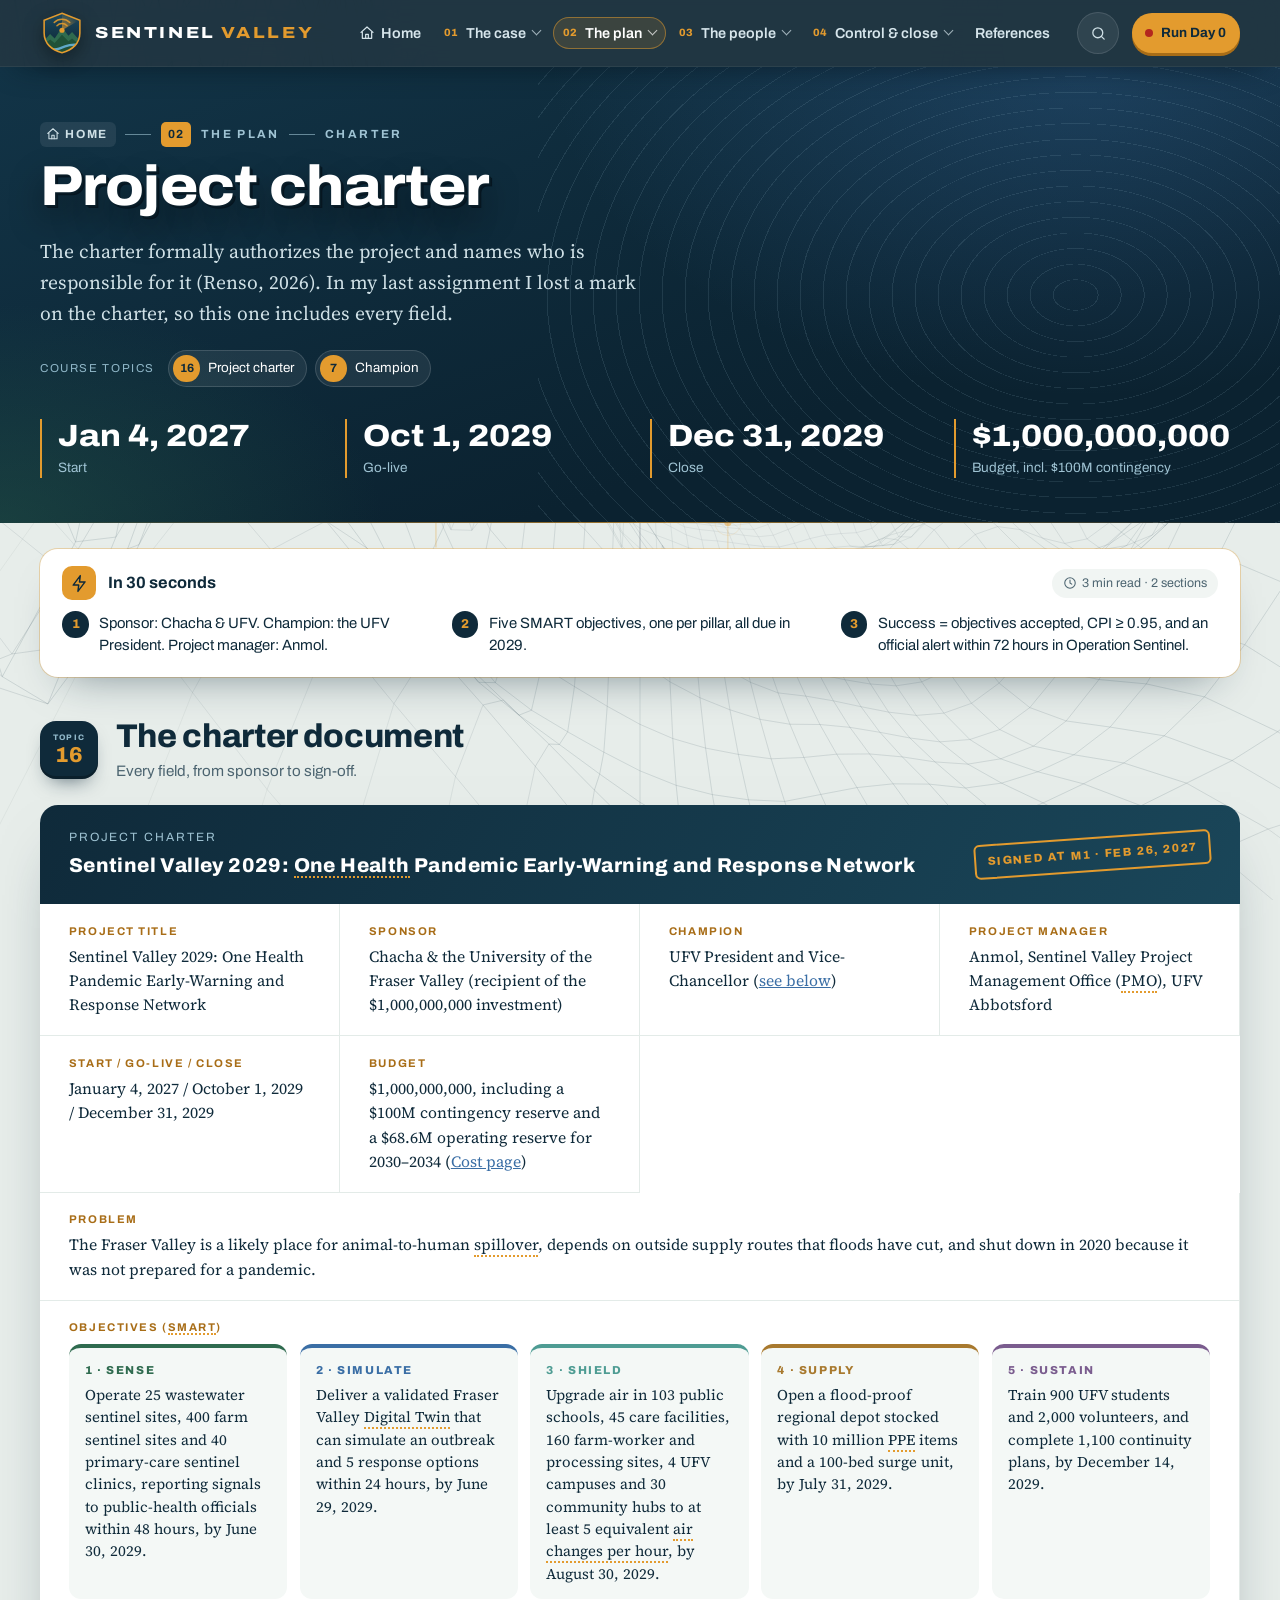
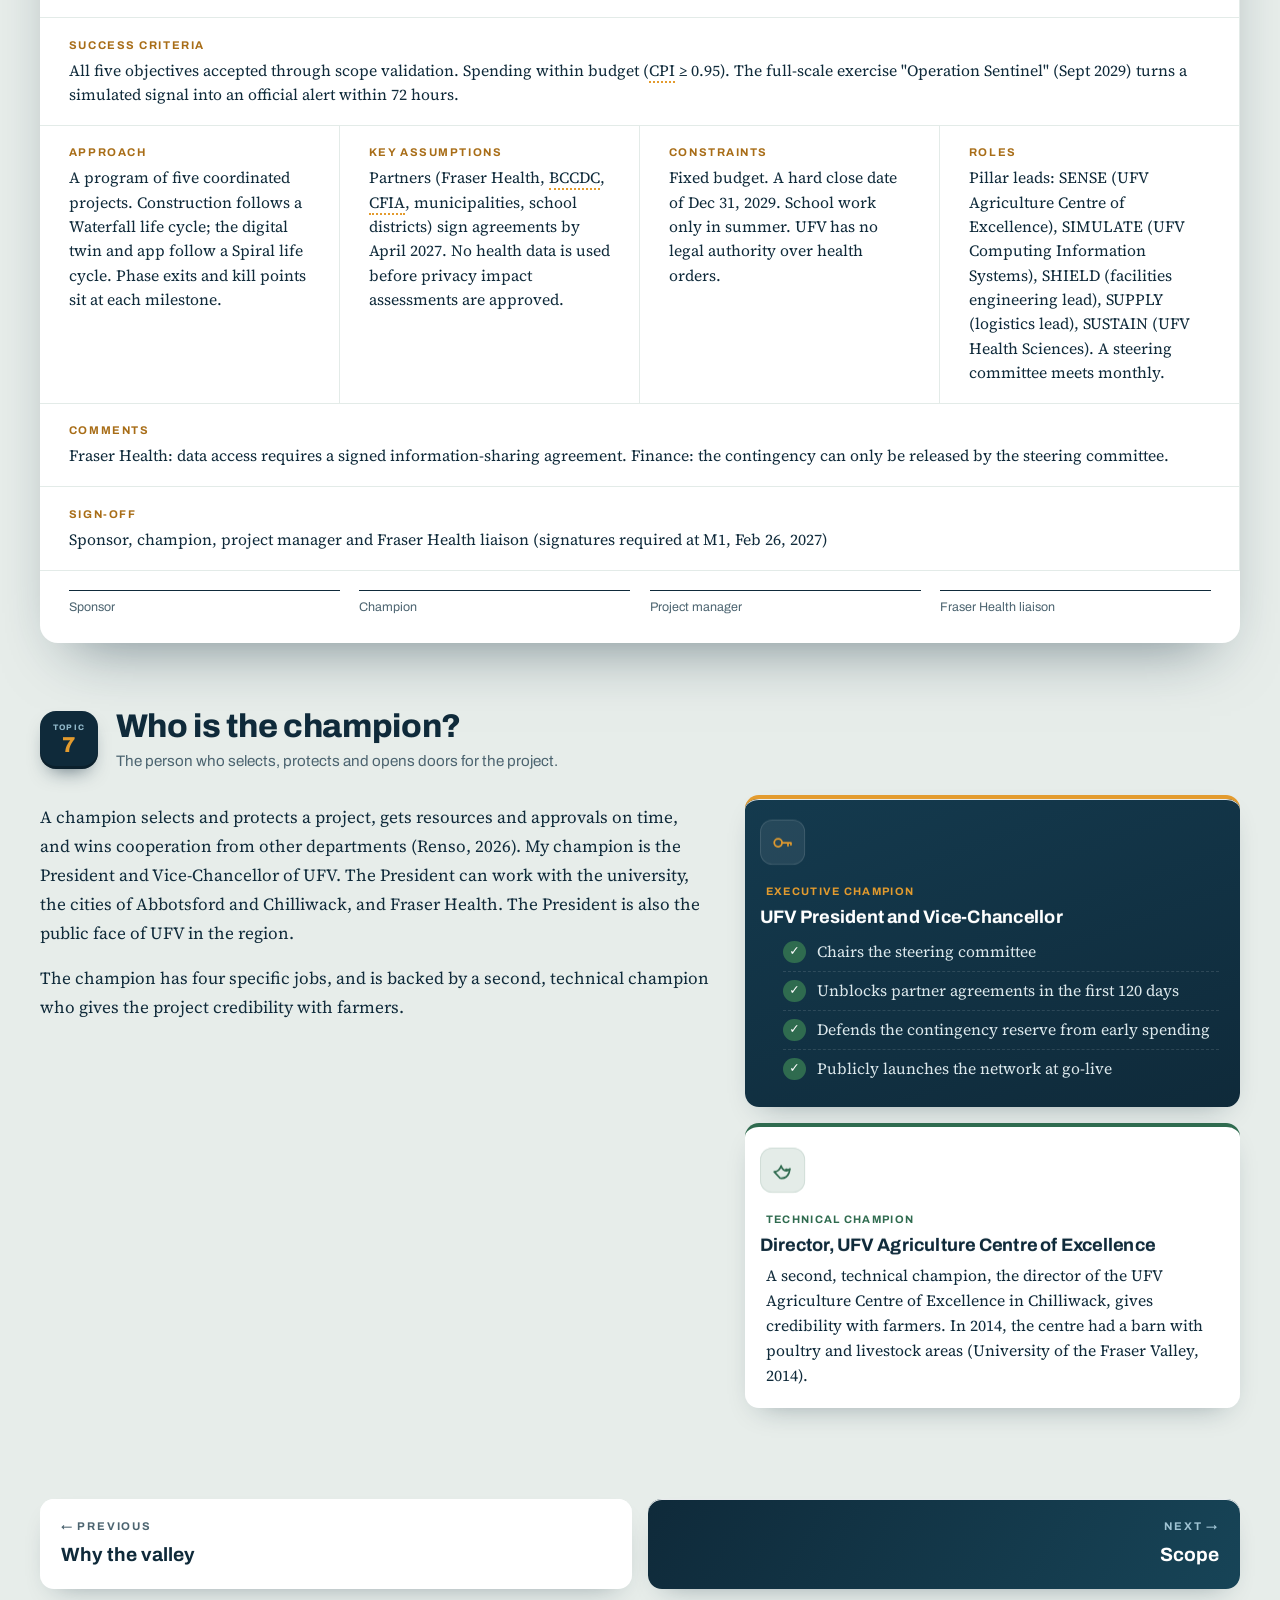
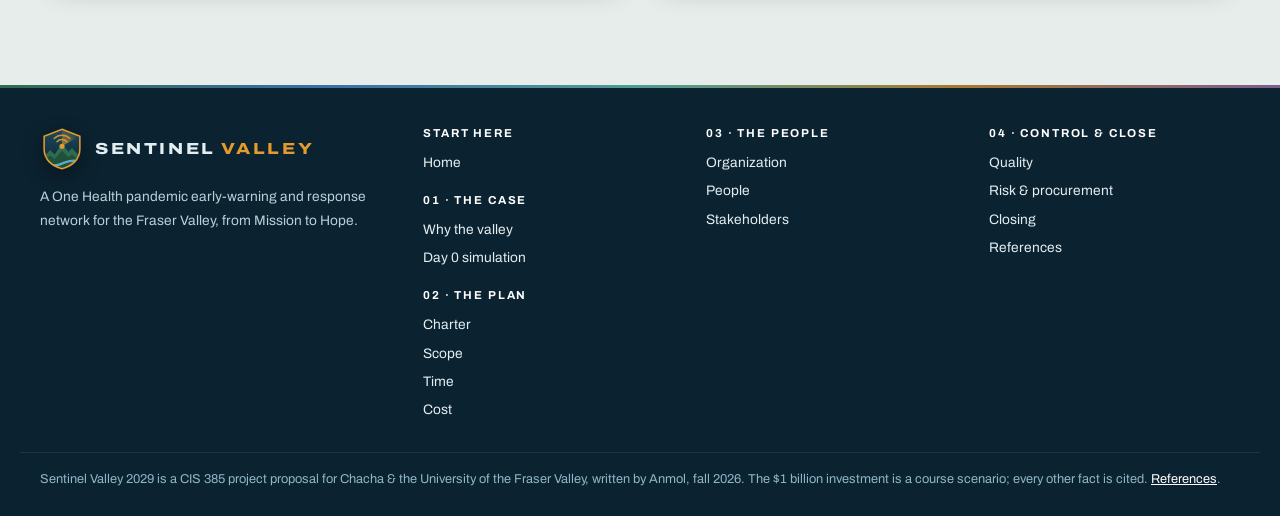
==== charter.html @ 81df8498 "Add Home link, breadcrumb and footer Home; References heading - Visible Home link in the main menu (" ====
<!DOCTYPE html>
<html lang="en"><head><meta charset="utf-8"/><meta content="width=device-width,initial-scale=1" name="viewport"/>
<title>Charter | Sentinel Valley 2029</title><meta content="Project charter for Sentinel Valley 2029" name="description"/><meta name="theme-color" content="#0F2A3A"/>
<link rel="icon" href="favicon.svg" type="image/svg+xml"/>
<link href="https://fonts.googleapis.com" rel="preconnect"/><link crossorigin="" href="https://fonts.gstatic.com" rel="preconnect"/>
<link href="https://fonts.googleapis.com/css2?family=Archivo:wdth,wght@100..125,400..800&amp;family=Source+Serif+4:ital,opsz,wght@0,8..60,400;0,8..60,600;1,8..60,400&amp;display=swap" rel="stylesheet"/>
<link href="style.css?v=mwto4w62" rel="stylesheet"/></head><body><a class="skip" href="#main">Skip to content</a>
<svg class="sprite" aria-hidden="true"><symbol id="i-home" viewBox="0 0 24 24"><path d="M3 11l9-8 9 8M5 10v10h14V10"/><path d="M10 20v-6h4v6"/></symbol><symbol id="i-radar" viewBox="0 0 24 24"><circle cx="12" cy="12" r="9"/><circle cx="12" cy="12" r="5"/><path d="M12 12L18.5 5.5"/><circle cx="12" cy="12" r="1.3" fill="currentColor"/></symbol><symbol id="i-virus" viewBox="0 0 24 24"><circle cx="12" cy="12" r="5"/><path d="M12 2v3M12 19v3M2 12h3M19 12h3M4.9 4.9L7 7M17 17l2.1 2.1M4.9 19.1L7 17M17 7l2.1-2.1"/></symbol><symbol id="i-bird" viewBox="0 0 24 24"><path d="M4 13c4 0 6-3 7-6 1 3 3 5 6 5l3-2-1 4c-1.5 4-5 6-9 5.5L4 13z"/><circle cx="16.5" cy="11" r=".6" fill="currentColor"/></symbol><symbol id="i-air" viewBox="0 0 24 24"><path d="M3 8h11a3 3 0 1 0-3-3M3 12h15a3 3 0 1 1-3 3M3 16h7"/></symbol><symbol id="i-box" viewBox="0 0 24 24"><path d="M3 7l9-4 9 4v10l-9 4-9-4z"/><path d="M3 7l9 4 9-4M12 11v10"/></symbol><symbol id="i-cap" viewBox="0 0 24 24"><path d="M2 9l10-5 10 5-10 5z"/><path d="M6 11v5c3 2 9 2 12 0v-5M22 9v5"/></symbol><symbol id="i-people" viewBox="0 0 24 24"><circle cx="9" cy="8" r="3.2"/><path d="M3 20c0-3.5 2.7-6 6-6s6 2.5 6 6"/><circle cx="17" cy="9" r="2.5"/><path d="M16 14c3 0 5 2 5 5"/></symbol><symbol id="i-shield" viewBox="0 0 24 24"><path d="M12 3l8 3v6c0 5-3.5 8-8 9-4.5-1-8-4-8-9V6z"/><path d="M9 12l2 2 4-4"/></symbol><symbol id="i-chart" viewBox="0 0 24 24"><path d="M4 20V4M4 20h16"/><path d="M8 16v-4M12 16V8M16 16v-6"/></symbol><symbol id="i-clock" viewBox="0 0 24 24"><circle cx="12" cy="12" r="9"/><path d="M12 7v5l3 2"/></symbol><symbol id="i-dollar" viewBox="0 0 24 24"><circle cx="12" cy="12" r="9"/><path d="M15 9c-.5-1.2-1.7-2-3-2-1.7 0-3 1-3 2.4C9 13 15 11 15 14.6 15 16 13.7 17 12 17c-1.4 0-2.6-.8-3-2M12 5.5V7M12 17v1.5"/></symbol><symbol id="i-check" viewBox="0 0 24 24"><path d="M5 12l5 5 9-10"/></symbol><symbol id="i-flag" viewBox="0 0 24 24"><path d="M5 21V4M5 4h11l-2 4 2 4H5"/></symbol><symbol id="i-alert" viewBox="0 0 24 24"><path d="M12 3l10 18H2z"/><path d="M12 10v5M12 18v.01"/></symbol><symbol id="i-water" viewBox="0 0 24 24"><path d="M2 16c2-2 4-2 6 0s4 2 6 0 4-2 6 0M2 20c2-2 4-2 6 0s4 2 6 0 4-2 6 0"/><path d="M12 3c2 3 3.5 4.6 3.5 6.5a3.5 3.5 0 0 1-7 0C8.5 7.6 10 6 12 3z"/></symbol><symbol id="i-lab" viewBox="0 0 24 24"><path d="M9 3h6M10 3v6L4 19a1.5 1.5 0 0 0 1.3 2h13.4A1.5 1.5 0 0 0 20 19l-6-10V3"/><path d="M7 15h10"/></symbol><symbol id="i-cpu" viewBox="0 0 24 24"><rect x="6" y="6" width="12" height="12" rx="2"/><rect x="9.5" y="9.5" width="5" height="5"/><path d="M9 2v4M15 2v4M9 18v4M15 18v4M2 9h4M2 15h4M18 9h4M18 15h4"/></symbol><symbol id="i-doc" viewBox="0 0 24 24"><path d="M6 2h9l5 5v15H6z"/><path d="M14 2v6h6M9 13h8M9 17h6"/></symbol><symbol id="i-hand" viewBox="0 0 24 24"><path d="M8 13l3-3 2 1 4-3 4 4-6 6-3-1-2 1-5-4z"/><path d="M2 11l4-4 4 2M2 11l3 3"/></symbol><symbol id="i-mega" viewBox="0 0 24 24"><path d="M3 10v4h4l8 5V5L7 10z"/><path d="M18 9a4 4 0 0 1 0 6"/></symbol><symbol id="i-target" viewBox="0 0 24 24"><circle cx="12" cy="12" r="9"/><circle cx="12" cy="12" r="5"/><circle cx="12" cy="12" r="1.5"/></symbol><symbol id="i-layers" viewBox="0 0 24 24"><path d="M12 3l9 5-9 5-9-5z"/><path d="M3 13l9 5 9-5"/></symbol><symbol id="i-cycle" viewBox="0 0 24 24"><path d="M20 11a8 8 0 0 0-14.5-4.5M4 13a8 8 0 0 0 14.5 4.5"/><path d="M5 3v4h4M19 21v-4h-4"/></symbol><symbol id="i-building" viewBox="0 0 24 24"><path d="M4 21V5l8-3v19M12 8l8 3v10M2 21h20"/><path d="M7 8h2M7 12h2M7 16h2M15 14h2M15 17h2"/></symbol><symbol id="i-key" viewBox="0 0 24 24"><circle cx="8" cy="12" r="4"/><path d="M12 12h9M18 12v3M21 12v2"/></symbol><symbol id="i-star" viewBox="0 0 24 24"><path d="M12 3l2.7 5.6 6.1.9-4.4 4.3 1 6.1L12 17l-5.4 2.9 1-6.1L3.2 9.5l6.1-.9z"/></symbol><symbol id="i-arrow" viewBox="0 0 24 24"><path d="M5 12h14M13 6l6 6-6 6"/></symbol><symbol id="i-calendar" viewBox="0 0 24 24"><rect x="3" y="5" width="18" height="16" rx="2"/><path d="M3 10h18M8 3v4M16 3v4"/></symbol><symbol id="i-truck" viewBox="0 0 24 24"><path d="M2 6h12v10H2zM14 10h4l3 3v3h-7"/><circle cx="6" cy="18" r="2"/><circle cx="17" cy="18" r="2"/></symbol><symbol id="i-lock" viewBox="0 0 24 24"><rect x="4" y="11" width="16" height="10" rx="2"/><path d="M8 11V7a4 4 0 0 1 8 0v4"/></symbol><symbol id="i-book" viewBox="0 0 24 24"><path d="M4 4h6a3 3 0 0 1 3 3v13a2 2 0 0 0-2-2H4zM20 4h-6a3 3 0 0 0-3 3"/><path d="M20 4v14h-7"/></symbol><symbol id="i-spark" viewBox="0 0 24 24"><path d="M12 3v4M12 17v4M3 12h4M17 12h4M6 6l2.5 2.5M15.5 15.5L18 18M6 18l2.5-2.5M15.5 8.5L18 6"/></symbol><symbol id="i-tool" viewBox="0 0 24 24"><path d="M14.5 6.5a4 4 0 0 0-5.3 5.3L3 18l3 3 6.2-6.2a4 4 0 0 0 5.3-5.3l-2.5 2.5-2.5-.5-.5-2.5z"/></symbol><symbol id="i-eye" viewBox="0 0 24 24"><path d="M2 12s3.5-7 10-7 10 7 10 7-3.5 7-10 7S2 12 2 12z"/><circle cx="12" cy="12" r="3"/></symbol><symbol id="i-globe" viewBox="0 0 24 24"><circle cx="12" cy="12" r="9"/><path d="M3 12h18M12 3c3 3.5 3 14.5 0 18M12 3c-3 3.5-3 14.5 0 18"/></symbol><symbol id="i-heart" viewBox="0 0 24 24"><path d="M12 20s-8-4.5-8-10.5A4.5 4.5 0 0 1 12 7a4.5 4.5 0 0 1 8 2.5C20 15.5 12 20 12 20z"/></symbol><symbol id="i-scale" viewBox="0 0 24 24"><path d="M12 3v18M5 21h14M4 8h16M7 8l-3 6a3 3 0 0 0 6 0zM17 8l-3 6a3 3 0 0 0 6 0z"/></symbol><symbol id="i-bolt" viewBox="0 0 24 24"><path d="M13 2L4 14h7l-1 8 9-12h-7z"/></symbol><symbol id="i-search" viewBox="0 0 24 24"><circle cx="11" cy="11" r="7"/><path d="M20 20l-4-4"/></symbol><symbol id="i-list" viewBox="0 0 24 24"><path d="M9 6h12M9 12h12M9 18h12"/><circle cx="4.5" cy="6" r="1" fill="currentColor"/><circle cx="4.5" cy="12" r="1" fill="currentColor"/><circle cx="4.5" cy="18" r="1" fill="currentColor"/></symbol><symbol id="i-text" viewBox="0 0 24 24"><path d="M3 19l5-14 5 14M5 14h6M15 19l3.5-9 3.5 9M16.2 16h4.6"/></symbol><symbol id="i-up" viewBox="0 0 24 24"><path d="M12 19V5M5 12l7-7 7 7"/></symbol><symbol id="i-info" viewBox="0 0 24 24"><circle cx="12" cy="12" r="9"/><path d="M12 11v6M12 7.5v.01"/></symbol><symbol id="i-enter" viewBox="0 0 24 24"><path d="M20 5v7a3 3 0 0 1-3 3H5M9 11l-4 4 4 4"/></symbol></svg>
<header class="site"><div class="bar"><a class="brand" href="index.html" aria-label="Sentinel Valley 2029, home"><svg class="mark" viewBox="0 0 48 48" aria-hidden="true"><defs><clipPath id="lgc"><path d="M24 2.5L43.5 10v14c0 11.5-8.6 18.8-19.5 21.5C13.1 42.8 4.5 35.5 4.5 24V10z"/></clipPath><linearGradient id="lgg" x1="0" y1="0" x2="0" y2="1"><stop offset="0" stop-color="#1C4A60"/><stop offset="1" stop-color="#0B2230"/></linearGradient><radialGradient id="lgs" cx="24" cy="21" r="20" gradientUnits="userSpaceOnUse"><stop offset="0" stop-color="#E39B2E" stop-opacity=".75"/><stop offset="1" stop-color="#E39B2E" stop-opacity="0"/></radialGradient></defs>
<path d="M24 2.5L43.5 10v14c0 11.5-8.6 18.8-19.5 21.5C13.1 42.8 4.5 35.5 4.5 24V10z" fill="url(#lgg)"/>
<g clip-path="url(#lgc)"><path class="sweep" d="M24 21L24 1A20 20 0 0 1 41.3 11z" fill="url(#lgs)"/>
<path d="M2 35l9-10 5 5 8-12 7 9 4-4 11 12v14H2z" fill="#2F6B4F"/><path d="M2 38l9-7 5 4 8-9 7 7 4-3 11 9v14H2z" fill="#1F5138"/>
<path d="M0 43c8-4 14 1 21-2s14-6 27-3" fill="none" stroke="#5FA8C8" stroke-width="2.6" stroke-linecap="round"/></g>
<path d="M18.5 16a7.5 7.5 0 0 1 11 0M15.5 12.5a12 12 0 0 1 17 0" fill="none" stroke="#E39B2E" stroke-width="1.6" stroke-linecap="round" opacity=".9"/>
<circle class="eye" cx="24" cy="21" r="2.8" fill="#E39B2E"/>
<path d="M24 2.5L43.5 10v14c0 11.5-8.6 18.8-19.5 21.5C13.1 42.8 4.5 35.5 4.5 24V10z" fill="none" stroke="#E39B2E" stroke-width="1.7"/></svg><span class="word"><b>SENTINEL<i>VALLEY</i></b><small>2029 · One Health early warning</small></span></a>
<button class="navtoggle" type="button" aria-label="Open menu" aria-expanded="false" aria-controls="mainnav"><i></i><i></i><i></i></button>
<nav aria-label="Main" class="main" id="mainnav"><ul><li><a class="solo homelink" href="index.html"><svg class="i"><use href="#i-home"/></svg>Home</a></li><li class="grp"><button type="button" aria-expanded="false"><em>01</em>The case</button><div class="menu"><a href="why.html"><svg class="i"><use href="#i-alert"/></svg><b>Why the valley</b><span>Spillover risk, the cost of 2020, what works</span></a><a href="simulation.html"><svg class="i"><use href="#i-radar"/></svg><b>Day 0 simulation</b><span>Replay a 2030 outbreak, twice</span></a></div></li><li class="grp current"><button type="button" aria-expanded="false"><em>02</em>The plan</button><div class="menu"><a href="charter.html" aria-current="page"><svg class="i"><use href="#i-doc"/></svg><b>Charter</b><span>Objectives, champion and sign-off</span></a><a href="scope.html"><svg class="i"><use href="#i-layers"/></svg><b>Scope</b><span>In and out of scope, 12 deliverables, WBS</span></a><a href="time.html"><svg class="i"><use href="#i-clock"/></svg><b>Time</b><span>Gantt chart, critical path, milestones</span></a><a href="cost.html"><svg class="i"><use href="#i-dollar"/></svg><b>Cost</b><span>Every dollar of $1B, earned value, ROI</span></a></div></li><li class="grp"><button type="button" aria-expanded="false"><em>03</em>The people</button><div class="menu"><a href="organization.html"><svg class="i"><use href="#i-building"/></svg><b>Organization</b><span>Three spheres, four frames, life cycles</span></a><a href="people.html"><svg class="i"><use href="#i-people"/></svg><b>People</b><span>Team, motivation and resource planning</span></a><a href="stakeholders.html"><svg class="i"><use href="#i-mega"/></svg><b>Stakeholders</b><span>Who is affected and how we communicate</span></a></div></li><li class="grp"><button type="button" aria-expanded="false"><em>04</em>Control &amp; close</button><div class="menu"><a href="quality.html"><svg class="i"><use href="#i-target"/></svg><b>Quality</b><span>Quality plan, testing, cost of quality</span></a><a href="risk.html"><svg class="i"><use href="#i-shield"/></svg><b>Risk &amp; procurement</b><span>SWOT, top 10 risks, contracts</span></a><a href="closing.html"><svg class="i"><use href="#i-flag"/></svg><b>Closing</b><span>Acceptance, handover, lessons learned</span></a></div></li><li><a class="solo" href="references.html">References</a></li></ul></nav>
<button class="hsearch" type="button" aria-label="Search the whole site (Ctrl K)"><svg class="i"><use href="#i-search"/></svg><span>Search</span><kbd>Ctrl K</kbd></button>
<a class="cta" href="simulation.html"><span class="dot"></span>Run Day 0</a></div><div class="progress" aria-hidden="true"><i></i></div></header>
<main id="main">
<section class="phero"><p class="eyebrow"><a class="crumb" href="index.html"><svg class="i"><use href="#i-home"/></svg>Home</a><i></i><span>02</span>The plan<i></i>Charter</p>
<h1>Project charter</h1>
<p class="lede">The charter formally authorizes the project and names who is responsible for it (Renso, 2026). In my last assignment I lost a mark on the charter, so this one includes every field.</p>
<div class="chips"><small>Course topics</small><a class="chip-t" href="charter.html"><b>16</b>Project charter</a><a class="chip-t" href="charter.html#champion"><b>7</b>Champion</a></div>
<div class="kpis">
<div class="kpi"><b>Jan 4, 2027</b><span>Start</span></div>
<div class="kpi"><b>Oct 1, 2029</b><span>Go-live</span></div>
<div class="kpi"><b>Dec 31, 2029</b><span>Close</span></div>
<div class="kpi"><b>$1,000,000,000</b><span>Budget, incl. $100M contingency</span></div></div></section>
<aside class="tldr" aria-label="Key takeaways"><div class="tl-h"><span class="tl-ic"><svg class="i"><use href="#i-bolt"/></svg></span><b>In 30 seconds</b><span class="tl-meta"><svg class="i"><use href="#i-clock"/></svg>3 min read · 2 sections</span></div><ol><li>Sponsor: Chacha &amp; UFV. Champion: the UFV President. Project manager: Anmol.</li><li>Five SMART objectives, one per pillar, all due in 2029.</li><li>Success = objectives accepted, CPI ≥ 0.95, and an official alert within 72 hours in Operation Sentinel.</li></ol></aside>

<section data-toc="The charter document" class="sec" id="charter-document" style="margin-top:0"><div class="sec-head"><div class="num"><small>Topic</small>16</div><h2>The charter document</h2><p>Every field, from sponsor to sign-off.</p></div>
<article class="doc" aria-label="Project charter">
<div class="doc-top"><div><small>Project charter</small><b>Sentinel Valley 2029: One Health Pandemic Early-Warning and Response Network</b></div><span class="stamp">Signed at M1 · Feb 26, 2027</span></div>
<dl>
<div><dt>Project title</dt><dd>Sentinel Valley 2029: One Health Pandemic Early-Warning and Response Network</dd></div>
<div><dt>Sponsor</dt><dd>Chacha &amp; the University of the Fraser Valley (recipient of the $1,000,000,000 investment)</dd></div>
<div><dt>Champion</dt><dd>UFV President and Vice-Chancellor (<a href="#champion">see below</a>)</dd></div>
<div><dt>Project manager</dt><dd>Anmol, Sentinel Valley Project Management Office (PMO), UFV Abbotsford</dd></div>
<div><dt>Start / go-live / close</dt><dd>January 4, 2027 / October 1, 2029 / December 31, 2029</dd></div>
<div><dt>Budget</dt><dd>$1,000,000,000, including a $100M contingency reserve and a $68.6M operating reserve for 2030–2034 (<a href="cost.html">Cost page</a>)</dd></div>
<div class="wide"><dt>Problem</dt><dd>The Fraser Valley is a likely place for animal-to-human spillover,
depends on outside supply routes that floods have cut, and shut down in
2020 because it was not prepared for a pandemic.</dd></div>
<div class="wide"><dt>Objectives (SMART)</dt><dd><ol class="objs">
<li style="--c:var(--sense)" data-p="1 · SENSE">Operate 25 wastewater sentinel sites, 400 farm sentinel sites and 40 primary-care sentinel clinics, reporting signals to public-health officials within 48 hours, by June 30, 2029.</li>
<li style="--c:var(--simulate)" data-p="2 · SIMULATE">Deliver a validated Fraser Valley Digital Twin that can simulate an outbreak and 5 response options within 24 hours, by June 29, 2029.</li>
<li style="--c:var(--shield)" data-p="3 · SHIELD">Upgrade air in 103 public schools, 45 care facilities, 160 farm-worker and processing sites, 4 UFV campuses and 30 community hubs to at least 5 equivalent air changes per hour, by August 30, 2029.</li>
<li style="--c:var(--supply)" data-p="4 · SUPPLY">Open a flood-proof regional depot stocked with 10 million PPE items and a 100-bed surge unit, by July 31, 2029.</li>
<li style="--c:var(--sustain)" data-p="5 · SUSTAIN">Train 900 UFV students and 2,000 volunteers, and complete 1,100 continuity plans, by December 14, 2029.</li></ol></dd></div>
<div class="wide"><dt>Success criteria</dt><dd>All five objectives accepted through scope validation. Spending within budget (CPI ≥ 0.95). The full-scale exercise "Operation Sentinel" (Sept 2029) turns a simulated signal into an official alert within 72 hours.</dd></div>
<div><dt>Approach</dt><dd>A program of five coordinated projects. Construction follows a Waterfall life cycle; the digital twin and app follow a Spiral life cycle. Phase exits and kill points sit at each milestone.</dd></div>
<div><dt>Key assumptions</dt><dd>Partners (Fraser Health, BCCDC, CFIA, municipalities, school districts) sign agreements by April 2027. No health data is used before privacy impact assessments are approved.</dd></div>
<div><dt>Constraints</dt><dd>Fixed budget. A hard close date of Dec 31, 2029. School work only in summer. UFV has no legal authority over health orders.</dd></div>
<div><dt>Roles</dt><dd>Pillar leads: SENSE (UFV Agriculture Centre of Excellence), SIMULATE (UFV Computing Information Systems), SHIELD (facilities engineering lead), SUPPLY (logistics lead), SUSTAIN (UFV Health Sciences). A steering committee meets monthly.</dd></div>
<div class="wide"><dt>Comments</dt><dd>Fraser Health: data access requires a signed information-sharing agreement. Finance: the contingency can only be released by the steering committee.</dd></div>
<div class="wide"><dt>Sign-off</dt><dd>Sponsor, champion, project manager and Fraser Health liaison (signatures required at M1, Feb 26, 2027)</dd></div>
</dl>
<div class="sigs" aria-hidden="true"><div>Sponsor</div><div>Champion</div><div>Project manager</div><div>Fraser Health liaison</div></div>
</article></section>

<section data-toc="Who is the champion?" class="sec" id="champion">
<div class="sec-head"><div class="num"><small>Topic</small>7</div><h2>Who is the champion?</h2><p>The person who selects, protects and opens doors for the project.</p></div>
<div class="split">
<div class="prose"><p>A champion selects and protects a project, gets resources and
approvals on time, and wins cooperation from other departments (Renso,
2026). My champion is the President and Vice-Chancellor of UFV. The
President can work with the university, the cities of Abbotsford and
Chilliwack, and Fraser Health. The President is also the public face of
UFV in the region.</p>
<p>The champion has four specific jobs, and is backed by a second, technical champion who gives the project credibility with farmers.</p></div>
<div class="cards" style="--min:100%;margin-top:0">
<div class="card dark"><div class="ic"><svg class="i"><use href="#i-key"/></svg></div><span class="tag" style="color:var(--amber)">Executive champion</span><h3>UFV President and Vice-Chancellor</h3>
<ul class="ticks" style="color:#DCE8EC"><li>Chairs the steering committee</li><li>Unblocks partner agreements in the first 120 days</li><li>Defends the contingency reserve from early spending</li><li>Publicly launches the network at go-live</li></ul></div>
<div class="card" style="--c:var(--sense)"><div class="ic"><svg class="i"><use href="#i-bird"/></svg></div><span class="tag">Technical champion</span><h3>Director, UFV Agriculture Centre of Excellence</h3>
<p>A second, technical champion, the director of the
UFV Agriculture Centre of Excellence in Chilliwack, gives credibility
with farmers. In 2014, the centre had a barn with poultry and livestock
areas (University of the Fraser Valley, 2014).</p></div></div></div>
</section>
<nav class="pager" aria-label="Previous and next page"><a class="prev" href="why.html"><small>← Previous</small><b>Why the valley</b></a><a class="next" href="scope.html"><small>Next →</small><b>Scope</b></a></nav>
</main>
<footer class="site"><div class="fwrap"><div><a class="brand" href="index.html" aria-label="Sentinel Valley 2029, home"><svg class="mark" viewBox="0 0 48 48" aria-hidden="true"><defs><clipPath id="lfc"><path d="M24 2.5L43.5 10v14c0 11.5-8.6 18.8-19.5 21.5C13.1 42.8 4.5 35.5 4.5 24V10z"/></clipPath><linearGradient id="lfg" x1="0" y1="0" x2="0" y2="1"><stop offset="0" stop-color="#1C4A60"/><stop offset="1" stop-color="#0B2230"/></linearGradient><radialGradient id="lfs" cx="24" cy="21" r="20" gradientUnits="userSpaceOnUse"><stop offset="0" stop-color="#E39B2E" stop-opacity=".75"/><stop offset="1" stop-color="#E39B2E" stop-opacity="0"/></radialGradient></defs>
<path d="M24 2.5L43.5 10v14c0 11.5-8.6 18.8-19.5 21.5C13.1 42.8 4.5 35.5 4.5 24V10z" fill="url(#lfg)"/>
<g clip-path="url(#lfc)"><path class="sweep" d="M24 21L24 1A20 20 0 0 1 41.3 11z" fill="url(#lfs)"/>
<path d="M2 35l9-10 5 5 8-12 7 9 4-4 11 12v14H2z" fill="#2F6B4F"/><path d="M2 38l9-7 5 4 8-9 7 7 4-3 11 9v14H2z" fill="#1F5138"/>
<path d="M0 43c8-4 14 1 21-2s14-6 27-3" fill="none" stroke="#5FA8C8" stroke-width="2.6" stroke-linecap="round"/></g>
<path d="M18.5 16a7.5 7.5 0 0 1 11 0M15.5 12.5a12 12 0 0 1 17 0" fill="none" stroke="#E39B2E" stroke-width="1.6" stroke-linecap="round" opacity=".9"/>
<circle class="eye" cx="24" cy="21" r="2.8" fill="#E39B2E"/>
<path d="M24 2.5L43.5 10v14c0 11.5-8.6 18.8-19.5 21.5C13.1 42.8 4.5 35.5 4.5 24V10z" fill="none" stroke="#E39B2E" stroke-width="1.7"/></svg><span class="word"><b>SENTINEL<i>VALLEY</i></b><small>2029 · One Health early warning</small></span></a><p>A One Health pandemic early-warning and response network for the Fraser Valley, from Mission to Hope.</p></div>
<div><h4>Start here</h4><ul><li><a href="index.html">Home</a></li></ul><h4 style="margin-top:1.2rem">01 · The case</h4><ul><li><a href="why.html">Why the valley</a></li><li><a href="simulation.html">Day 0 simulation</a></li></ul><h4 style="margin-top:1.2rem">02 · The plan</h4><ul><li><a href="charter.html">Charter</a></li><li><a href="scope.html">Scope</a></li><li><a href="time.html">Time</a></li><li><a href="cost.html">Cost</a></li></ul></div>
<div><h4>03 · The people</h4><ul><li><a href="organization.html">Organization</a></li><li><a href="people.html">People</a></li><li><a href="stakeholders.html">Stakeholders</a></li></ul></div><div><h4>04 · Control &amp; close</h4><ul><li><a href="quality.html">Quality</a></li><li><a href="risk.html">Risk &amp; procurement</a></li><li><a href="closing.html">Closing</a></li><li><a href="references.html">References</a></li></ul></div></div>
<div class="fine">Sentinel Valley 2029 is a CIS 385 project proposal for Chacha &amp; the University of the Fraser Valley, written by Anmol, fall 2026. The $1 billion investment is a course scenario; every other fact is cited. <a href="references.html">References</a>.</div></footer>
<script src="budget.js?v=mwto4w62"></script><script src="app.js?v=mwto4w62"></script></body></html>
---- style.css ----
/* ==========================================================================
   Sentinel Valley 2029 — design system
   ========================================================================== */
:root{--ink:#0F2A3A;--ink2:#0B2230;--silt:#E7EDEA;--paper:#FFFFFF;--green:#2F6B4F;--amber:#E39B2E;--amber-d:#A86D17;--line:#B9CBC5;--muted:#4C6470;--red:#B3261E;
--sense:#2F6B4F;--simulate:#3A6EA5;--shield:#4E9C93;--supply:#A8792E;--sustain:#7A5C8E;--pm:#6B7A83;--res:#8A9BA3;
--display:"Archivo",system-ui,sans-serif;--body:"Source Serif 4",Georgia,serif;
--r:14px;--shadow:0 1px 0 rgba(255,255,255,.9) inset,0 12px 28px -16px rgba(15,42,58,.42)}
*{box-sizing:border-box}html{scroll-behavior:smooth;scroll-padding-top:90px}
body{margin:0;background:var(--silt);color:var(--ink);font-family:var(--body);font-size:1.0625rem;line-height:1.7;overflow-x:clip}
a{color:var(--simulate)}a:focus-visible,button:focus-visible,summary:focus-visible{outline:3px solid var(--amber);outline-offset:2px}
.skip{position:absolute;left:-999px}.skip:focus{left:1rem;top:1rem;background:#fff;padding:.5rem;z-index:99}
.sprite{display:none}
.i{width:1.25em;height:1.25em;fill:none;stroke:currentColor;stroke-width:1.8;stroke-linecap:round;stroke-linejoin:round;flex-shrink:0}
h1,h2,h3,h4{font-family:var(--display);line-height:1.15;color:var(--ink)}
h1{font-size:clamp(2.1rem,4.4vw,3.6rem);font-weight:800;font-stretch:110%;margin:.3rem 0 1rem;letter-spacing:-.015em}
h2{font-size:clamp(1.5rem,2.6vw,2.05rem);font-weight:780;margin:0 0 .6rem;letter-spacing:-.01em}
h3{font-size:1.15rem;font-weight:720;margin:1.6rem 0 .45rem}
p{margin:.55rem 0 1rem}
main{max-width:1240px;margin:auto;padding:0 1.25rem 3rem}
.prose{max-width:70ch}
.lede{font-size:1.22rem;line-height:1.6;max-width:62ch}
.muted{color:var(--muted)}
::selection{background:#E39B2E;color:#0F2A3A}

/* ===== Header / navigation ===== */
header.site{position:sticky;top:0;z-index:50;background:rgba(11,34,48,.9);-webkit-backdrop-filter:blur(14px) saturate(1.4);backdrop-filter:blur(14px) saturate(1.4);
  border-bottom:1px solid rgba(255,255,255,.06);box-shadow:0 14px 30px -18px rgba(5,20,30,.8)}
header.site .bar{max-width:1240px;margin:auto;display:flex;align-items:center;gap:1rem;padding:.5rem 1.25rem;min-height:66px}
.brand{display:flex;align-items:center;gap:.7rem;text-decoration:none;color:#fff;flex-shrink:0}
.brand .mark{width:44px;height:44px;filter:drop-shadow(0 6px 10px rgba(0,0,0,.4));transition:transform .5s cubic-bezier(.16,1,.3,1)}
.brand:hover .mark{transform:perspective(200px) rotateY(18deg) scale(1.06)}
.mark .sweep{transform-origin:24px 21px;animation:sweep 4.5s linear infinite}
.mark .eye{animation:blink 2.2s ease-in-out infinite}
@keyframes sweep{to{transform:rotate(360deg)}}
@keyframes blink{0%,100%{opacity:1}50%{opacity:.55}}
.brand .word b{display:block;font-family:var(--display);font-weight:800;font-stretch:120%;letter-spacing:.16em;font-size:1rem;line-height:1}
.brand .word b i{font-style:normal;color:var(--amber);margin-left:.32em}
.brand .word small{display:block;font-family:var(--display);font-size:.64rem;font-weight:600;letter-spacing:.2em;text-transform:uppercase;color:#8FB6C7;margin-top:.38rem}
nav.main{margin-left:auto}
nav.main>ul{list-style:none;margin:0;padding:0;display:flex;gap:.2rem;align-items:center}
nav.main .grp{position:relative}
.grp>button,nav.main .solo{font-family:var(--display);font-size:.9rem;font-weight:600;color:#D7E6EC;background:none;border:0;padding:.5rem .8rem;border-radius:999px;
  cursor:pointer;display:flex;align-items:center;gap:.45rem;text-decoration:none;transition:background .2s,color .2s}
.grp>button em{font-style:normal;font-size:.66rem;color:var(--amber);font-weight:800;letter-spacing:.06em}
.grp>button::after{content:"";width:6px;height:6px;border-right:1.6px solid currentColor;border-bottom:1.6px solid currentColor;transform:translateY(-2px) rotate(45deg);opacity:.7;transition:transform .25s}
.grp:hover>button::after,.grp.open>button::after{transform:translateY(1px) rotate(225deg)}
.grp>button:hover,.grp.open>button,nav.main .solo:hover{background:rgba(255,255,255,.08);color:#fff}
.grp.current>button,nav.main .solo[aria-current]{color:#fff;background:rgba(227,155,46,.14);box-shadow:inset 0 0 0 1px rgba(227,155,46,.5)}
.menu{position:absolute;top:calc(100% + 12px);left:50%;translate:-50% 0;width:330px;background:#fff;border-radius:16px;padding:.45rem;
  box-shadow:0 34px 60px -22px rgba(5,20,30,.6),0 0 0 1px rgba(15,42,58,.08);opacity:0;visibility:hidden;
  transform:perspective(700px) rotateX(-14deg) translateY(-8px);transform-origin:50% 0;transition:opacity .25s,transform .35s cubic-bezier(.16,1,.3,1),visibility .25s}
.menu::before{content:"";position:absolute;top:-14px;left:0;right:0;height:14px}
.menu::after{content:"";position:absolute;top:-6px;left:50%;width:12px;height:12px;background:#fff;transform:translateX(-50%) rotate(45deg);border-radius:2px}
.grp:hover .menu,.grp:focus-within .menu,.grp.open .menu{opacity:1;visibility:visible;transform:none}
.menu a{display:grid;grid-template-columns:38px 1fr;gap:.05rem .75rem;align-items:center;padding:.6rem .65rem;border-radius:11px;text-decoration:none;color:var(--ink);position:relative;z-index:1}
.menu a .i{grid-row:span 2;width:38px;height:38px;padding:9px;border-radius:10px;background:var(--silt);color:var(--ink);transition:background .2s,color .2s,transform .3s}
.menu a b{font-family:var(--display);font-size:.92rem;font-weight:700}
.menu a span{font-family:var(--display);font-size:.77rem;color:var(--muted);line-height:1.35}
.menu a:hover{background:#F2F6F4}.menu a:hover .i{transform:translateY(-2px) rotate(-6deg)}
.menu a[aria-current] .i{background:var(--ink);color:var(--amber)}
.menu a[aria-current] b::after{content:"You are here";margin-left:.5rem;font-size:.62rem;letter-spacing:.08em;text-transform:uppercase;color:var(--amber-d);font-weight:700}
.cta{font-family:var(--display);font-weight:700;font-size:.84rem;color:var(--ink);background:var(--amber);padding:.55rem 1rem;border-radius:999px;text-decoration:none;
  display:flex;align-items:center;gap:.5rem;box-shadow:0 3px 0 var(--amber-d);transition:transform .15s,box-shadow .15s;white-space:nowrap;margin-left:.4rem}
.cta:hover{transform:translateY(-1px);box-shadow:0 4px 0 var(--amber-d)}.cta:active{transform:translateY(3px);box-shadow:0 0 0 var(--amber-d)}
.cta .dot,.pulse{width:8px;height:8px;border-radius:50%;background:var(--red);animation:live 1.6s infinite}
@keyframes live{0%{box-shadow:0 0 0 0 rgba(179,38,30,.55)}100%{box-shadow:0 0 0 10px rgba(179,38,30,0)}}
.navtoggle{display:none;margin-left:auto;background:rgba(255,255,255,.08);border:0;border-radius:12px;width:44px;height:44px;cursor:pointer;position:relative}
.navtoggle i{position:absolute;left:12px;right:12px;height:2px;background:#fff;border-radius:2px;transition:transform .3s,opacity .2s}
.navtoggle i:nth-child(1){top:15px}.navtoggle i:nth-child(2){top:21px}.navtoggle i:nth-child(3){top:27px}
.nav-open .navtoggle i:nth-child(1){transform:translateY(6px) rotate(45deg)}.nav-open .navtoggle i:nth-child(2){opacity:0}.nav-open .navtoggle i:nth-child(3){transform:translateY(-6px) rotate(-45deg)}
.progress{position:absolute;left:0;right:0;bottom:-1px;height:2px;pointer-events:none}
.progress i{display:block;height:100%;background:linear-gradient(90deg,var(--amber),#F6CF7A);transform-origin:0 50%;transform:scaleX(var(--p,0))}

/* ===== Page hero ===== */
.phero{position:relative;margin:0 calc(50% - 50vw) 3rem;padding:3.4rem max(1.25rem,calc(50vw - 600px)) 2.8rem;color:#fff;overflow:hidden;isolation:isolate;
  background:radial-gradient(70% 120% at 85% 0%,rgba(58,110,165,.35),transparent 60%),radial-gradient(50% 80% at 0% 100%,rgba(47,107,79,.35),transparent 60%),linear-gradient(160deg,#123447,#0B2230 70%)}
.phero::before{content:"";position:absolute;right:-12vw;top:-30%;width:70vw;height:160%;z-index:-1;opacity:.13;
  background:repeating-radial-gradient(ellipse at 60% 50%,transparent 0 22px,#9FC3D3 22px 23px)}
.phero::after{content:"";position:absolute;inset:auto 0 0 0;height:1px;background:linear-gradient(90deg,transparent,rgba(227,155,46,.7),transparent)}
.phero h1{color:#fff;max-width:20ch;text-shadow:1px 1px 0 #0a1f2b,2px 2px 0 #081a24,3px 3px 0 #061520,0 16px 34px rgba(0,0,0,.45)}
.phero .lede{color:#CFE0E6}
.eyebrow{display:inline-flex;align-items:center;gap:.6rem;font-family:var(--display);font-size:.74rem;font-weight:700;letter-spacing:.2em;text-transform:uppercase;color:#9FC3D3;margin:0}
.eyebrow span{color:var(--ink);background:var(--amber);padding:.15rem .45rem;border-radius:5px;letter-spacing:.08em}
.eyebrow i{width:26px;height:1px;background:rgba(159,195,211,.6)}
.chips{display:flex;flex-wrap:wrap;gap:.5rem;margin:1.3rem 0 0;align-items:center}
.chips>small{font-family:var(--display);font-size:.72rem;letter-spacing:.14em;text-transform:uppercase;color:#8FB6C7;margin-right:.3rem}
.chip-t{display:inline-flex;align-items:center;gap:.5rem;font-family:var(--display);font-size:.84rem;color:#fff;text-decoration:none;padding:.32rem .8rem .32rem .35rem;border-radius:999px;
  background:rgba(255,255,255,.07);box-shadow:inset 0 0 0 1px rgba(255,255,255,.14);transition:background .2s,transform .2s}
.chip-t b{display:grid;place-items:center;min-width:1.65rem;height:1.65rem;border-radius:50%;background:var(--amber);color:var(--ink);font-size:.75rem}
.chip-t:hover{background:rgba(255,255,255,.14);transform:translateY(-2px)}
.kpis{display:grid;grid-template-columns:repeat(auto-fit,minmax(170px,1fr));gap:1.2rem;margin:2rem 0 0}
.kpi{border-left:2px solid var(--amber);padding:.1rem 0 .1rem 1rem}
.kpi b{display:block;font-family:var(--display);font-weight:800;font-stretch:110%;font-size:clamp(1.5rem,2.4vw,2.1rem);line-height:1.05;color:#fff}
.kpi span{display:block;font-family:var(--display);font-size:.85rem;color:#9FC3D3;line-height:1.4;margin-top:.3rem}
.kpis.light .kpi{background:#fff;border-left:0;border-top:4px solid var(--c,var(--amber));padding:1rem 1.1rem;border-radius:var(--r);box-shadow:var(--shadow)}
.kpis.light .kpi b{color:var(--ink)}.kpis.light .kpi span{color:var(--muted)}

/* ===== Sections ===== */
.sec{margin:4rem 0}
.sec-head{display:grid;grid-template-columns:auto 1fr;gap:.1rem 1.1rem;align-items:center;margin-bottom:1.4rem}
.sec-head .num{grid-row:span 2;width:58px;height:58px;border-radius:16px;background:var(--ink);color:var(--amber);display:grid;place-items:center;align-content:center;
  font-family:var(--display);font-weight:800;font-size:1.35rem;line-height:1;box-shadow:0 10px 20px -10px rgba(15,42,58,.7),inset 0 -3px 0 rgba(0,0,0,.25)}
.sec-head .num small{display:block;font-size:.5rem;letter-spacing:.16em;color:#8FB6C7;margin-bottom:3px;text-transform:uppercase}
.sec-head .num .i{width:26px;height:26px}
.sec-head h2{margin:0}
.sec-head p{margin:.2rem 0 0;color:var(--muted);font-family:var(--display);font-size:.95rem;line-height:1.45}
.sec-head.solo{grid-template-columns:1fr}
.split{display:grid;grid-template-columns:minmax(0,1.15fr) minmax(0,.85fr);gap:2.2rem;align-items:start}
.split.even{grid-template-columns:1fr 1fr}
.split>.prose{max-width:none}
.kicker{font-family:var(--display);font-size:.72rem;font-weight:700;letter-spacing:.16em;text-transform:uppercase;color:var(--amber-d);margin:0 0 .3rem}

/* ===== Cards ===== */
.cards{display:grid;grid-template-columns:repeat(auto-fit,minmax(var(--min,240px),1fr));gap:1rem;margin:1.2rem 0}
.card,.panel{background:var(--paper);border-radius:var(--r);padding:1.25rem 1.3rem;box-shadow:var(--shadow);border-top:4px solid var(--c,var(--green));position:relative}
.card h3,.panel h3{margin:.1rem 0 .45rem;font-size:1.1rem}
.card p,.card li{font-size:.98rem;line-height:1.6}
.card p:last-child,.card ul:last-child{margin-bottom:0}
.card ul{padding-left:1.1rem;margin:.3rem 0}
.ic{width:44px;height:44px;border-radius:12px;display:grid;place-items:center;margin-bottom:.75rem;color:var(--c,var(--green));
  background:color-mix(in srgb,var(--c,var(--green)) 13%,#fff);box-shadow:inset 0 0 0 1px color-mix(in srgb,var(--c,var(--green)) 22%,#fff)}
.ic .i{width:23px;height:23px}
.card .tag{display:inline-block;font-family:var(--display);font-size:.68rem;font-weight:700;letter-spacing:.12em;text-transform:uppercase;color:var(--c,var(--green));margin-bottom:.2rem}
.card.dark{background:linear-gradient(160deg,#143a4e,var(--ink));color:#DCE8EC;border-top-color:var(--amber)}
.card.dark h3{color:#fff}.card.dark .ic{background:rgba(255,255,255,.08);color:var(--amber);box-shadow:inset 0 0 0 1px rgba(255,255,255,.12)}
.card.flat{border-top:0;border-left:4px solid var(--c,var(--green))}
.big{display:block;font-family:var(--display);font-weight:800;font-stretch:110%;font-size:2.2rem;line-height:1;color:var(--c,var(--ink));margin:.2rem 0 .4rem}

/* callouts */
.quote{position:relative;margin:2rem 0;padding:1.4rem 1.6rem 1.4rem 4rem;background:#fff;border-radius:var(--r);box-shadow:var(--shadow);font-size:1.2rem;line-height:1.55;font-style:italic;color:#1d3d4c}
.quote::before{content:"\201C";position:absolute;left:1rem;top:.2rem;font-family:var(--display);font-style:normal;font-weight:800;font-size:4.2rem;color:var(--amber);line-height:1}
.quote cite{display:block;margin-top:.6rem;font-style:normal;font-family:var(--display);font-size:.82rem;color:var(--muted)}
.note{background:#FFF7E8;border-left:4px solid var(--amber);padding:.9rem 1.2rem;margin:1.5rem 0;border-radius:0 var(--r) var(--r) 0}
.banner{display:flex;gap:1.2rem;align-items:center;background:linear-gradient(120deg,var(--ink),#174457);color:#E3EEF1;border-radius:var(--r);padding:1.3rem 1.5rem;margin:1.5rem 0;box-shadow:0 18px 36px -20px rgba(15,42,58,.8)}
.banner .big{color:var(--amber);font-size:2.8rem;margin:0;flex-shrink:0}
.banner p{margin:0}
.banner a{color:#fff}

/* lists */
.ticks{list-style:none;padding:0;margin:.4rem 0}
.ticks li{position:relative;padding:.4rem 0 .4rem 2.1rem;border-bottom:1px dashed #DCE6E2}
.ticks li:last-child{border-bottom:0}
.ticks li::before{content:"\2713";position:absolute;left:0;top:.5rem;width:1.4rem;height:1.4rem;border-radius:50%;display:grid;place-items:center;font-family:var(--display);font-size:.78rem;font-weight:800;color:#fff;background:var(--green)}
.ticks.no li::before{content:"\2715";background:var(--red)}

/* numbered vertical timeline */
.steps{list-style:none;counter-reset:s;margin:1.5rem 0;padding:0}
.steps>li{counter-increment:s;position:relative;padding:0 0 1.6rem 4rem}
.steps>li::before{content:counter(s);position:absolute;left:0;top:0;width:2.7rem;height:2.7rem;border-radius:50%;background:var(--ink);color:var(--amber);font-family:var(--display);font-weight:800;
  display:grid;place-items:center;box-shadow:0 0 0 5px var(--silt),0 0 0 6px var(--line),0 8px 16px -6px rgba(15,42,58,.5)}
.steps>li::after{content:"";position:absolute;left:1.32rem;top:3rem;bottom:.1rem;width:2px;background:linear-gradient(var(--line),rgba(185,203,197,.2))}
.steps>li:last-child::after{display:none}
.steps .t{display:block;font-family:var(--display);font-weight:750;font-size:1.06rem;line-height:1.3}
.when{display:inline-block;font-family:var(--display);font-size:.7rem;font-weight:700;letter-spacing:.12em;text-transform:uppercase;color:var(--amber-d);background:#FFF1DA;padding:.1rem .5rem;border-radius:5px;margin:.25rem 0}
.steps p{margin:.25rem 0 0;max-width:62ch}

/* horizontal process flow */
.flow{list-style:none;padding:0;margin:1.4rem 0;display:grid;grid-template-columns:repeat(auto-fit,minmax(var(--min,170px),1fr));gap:1.4rem;counter-reset:f}
.flow>li{counter-increment:f;position:relative;background:#fff;border-radius:var(--r);padding:1rem 1.1rem;box-shadow:var(--shadow);border-top:4px solid var(--c,var(--ink))}
.flow>li::before{content:counter(f,decimal-leading-zero);display:block;font-family:var(--display);font-weight:800;font-size:1.6rem;color:var(--c,var(--amber));line-height:1;margin-bottom:.4rem;opacity:.9}
.flow>li b{display:block;font-family:var(--display);font-size:1rem;line-height:1.3}
.flow>li span{display:block;font-family:var(--display);font-size:.84rem;color:var(--muted);line-height:1.45;margin-top:.3rem}
.flow>li .when{display:inline-block;color:var(--amber-d);font-size:.68rem;margin:.35rem 0 0}
.flow>li a{color:var(--simulate)}
.card.dark .steps>li::before{background:var(--amber);color:var(--ink);box-shadow:0 0 0 4px rgba(255,255,255,.08)}
.card.dark .steps>li::after{background:linear-gradient(rgba(227,155,46,.5),transparent)}
.card.dark .steps>li{padding-bottom:1rem}
.card.dark .ticks li{border-bottom-color:rgba(255,255,255,.12)}
.card.dark a{color:#fff}
.flowchart svg{min-width:720px}
.flow.arrows>li:not(:last-child)::after{content:"";position:absolute;right:-1.05rem;top:50%;width:.7rem;height:.7rem;border-top:2px solid var(--amber);border-right:2px solid var(--amber);transform:translateY(-50%) rotate(45deg)}

/* chain (critical path etc.) */
.chain{display:flex;flex-wrap:wrap;gap:.45rem;align-items:center;margin:1rem 0;padding:0;list-style:none}
.chain li{font-family:var(--display);font-size:.85rem;font-weight:600;background:#fff;padding:.4rem .75rem;border-radius:999px;box-shadow:0 0 0 1.5px var(--amber),0 6px 12px -8px rgba(15,42,58,.5)}
.chain li:not(:last-child)::after{content:"\2192";margin-left:.55rem;color:var(--amber-d);font-weight:800}
.chain li.end{background:var(--ink);color:#fff}

/* bars */
.bars{display:grid;gap:.7rem;margin:1rem 0}
.bar-row{display:grid;grid-template-columns:minmax(150px,1.2fr) 3fr;gap:1rem;align-items:center;font-family:var(--display);font-size:.88rem}
.bar-row .lbl b{display:block;font-size:.92rem}.bar-row .lbl span{color:var(--muted);font-size:.78rem}
.bar-row .track-b{height:30px;background:#DCE6E2;border-radius:8px;overflow:hidden;position:relative}
.bar-row .fill{height:100%;width:calc(var(--v) * 1%);background:linear-gradient(90deg,var(--c,var(--ink)),color-mix(in srgb,var(--c,var(--ink)) 75%,#fff));border-radius:8px;display:flex;align-items:center;justify-content:flex-end;padding-right:.6rem;color:#fff;font-weight:800;min-width:2.6rem;
  transform-origin:0 50%;transition:transform 1.2s cubic-bezier(.16,1,.3,1)}
.fx-pre .fill{transform:scaleX(0)}
.stack{display:flex;height:54px;border-radius:12px;overflow:hidden;box-shadow:var(--shadow);margin:1rem 0 .6rem}
.stack span{flex:var(--v);background:var(--c);color:#fff;font-family:var(--display);font-size:.78rem;font-weight:700;display:flex;align-items:center;justify-content:center;min-width:0;overflow:hidden;white-space:nowrap;border-right:2px solid rgba(255,255,255,.5);transition:filter .2s}
.stack span:hover{filter:brightness(1.12)}
.legend{display:flex;flex-wrap:wrap;gap:.4rem 1.1rem;font-family:var(--display);font-size:.84rem;margin:.6rem 0}
.legend i{display:inline-block;width:12px;height:12px;margin-right:.35rem;vertical-align:-1px;border-radius:3px}

/* charter document */
.doc{background:#fff;border-radius:18px;box-shadow:0 30px 60px -30px rgba(15,42,58,.55);overflow:hidden;margin:1rem 0 2rem}
.doc-top{background:linear-gradient(120deg,var(--ink),#1A4659);color:#fff;padding:1.4rem 1.8rem;display:flex;justify-content:space-between;gap:1rem;flex-wrap:wrap;align-items:center}
.doc-top b{font-family:var(--display);font-size:1.25rem;font-weight:800;letter-spacing:.02em}
.doc-top small{display:block;font-family:var(--display);color:#9FC3D3;font-size:.75rem;letter-spacing:.16em;text-transform:uppercase}
.stamp{font-family:var(--display);font-weight:800;font-size:.72rem;letter-spacing:.14em;text-transform:uppercase;color:var(--amber);border:2px solid var(--amber);padding:.35rem .7rem;border-radius:6px;transform:rotate(-4deg)}
.doc dl{margin:0;display:grid;grid-template-columns:repeat(auto-fit,minmax(270px,1fr))}
.doc dl>div{padding:1.1rem 1.8rem;border-bottom:1px solid #E3EBE8;border-right:1px solid #E3EBE8}
.doc dt{font-family:var(--display);font-size:.7rem;font-weight:700;letter-spacing:.14em;text-transform:uppercase;color:var(--amber-d);margin-bottom:.25rem}
.doc dd{margin:0;font-size:.98rem;line-height:1.55}
.doc .wide{grid-column:1/-1}
.objs{list-style:none;padding:0;margin:.4rem 0 0;display:grid;grid-template-columns:repeat(auto-fit,minmax(190px,1fr));gap:.8rem;counter-reset:o}
.objs li{counter-increment:o;background:#F4F8F6;border-radius:12px;padding:.9rem 1rem;border-top:4px solid var(--c);font-size:.93rem;line-height:1.5}
.objs li::before{content:attr(data-p);display:block;font-family:var(--display);font-weight:800;font-size:.72rem;letter-spacing:.14em;color:var(--c);margin-bottom:.3rem}
.sigs{display:grid;grid-template-columns:repeat(auto-fit,minmax(150px,1fr));gap:1.2rem;padding:1.2rem 1.8rem 1.6rem}
.sigs div{border-top:1.5px solid var(--ink);padding-top:.35rem;font-family:var(--display);font-size:.78rem;color:var(--muted)}

/* deliverable tiles */
.tiles{display:grid;grid-template-columns:repeat(auto-fill,minmax(225px,1fr));gap:.9rem;margin:1.2rem 0}
.tile{background:#fff;border-radius:var(--r);padding:1rem 1.1rem;box-shadow:var(--shadow);border-left:5px solid var(--c);display:flex;flex-direction:column;gap:.3rem}
.tile .id{font-family:var(--display);font-weight:800;color:var(--c);font-size:.85rem;letter-spacing:.06em;display:flex;justify-content:space-between}
.tile .id em{font-style:normal;font-size:.66rem;letter-spacing:.12em;padding:.1rem .45rem;border-radius:4px;background:color-mix(in srgb,var(--c) 14%,#fff)}
.tile b{font-family:var(--display);font-size:.98rem;line-height:1.3}
.tile small{font-family:var(--display);color:var(--muted);font-size:.8rem;margin-top:auto;padding-top:.4rem;border-top:1px dashed #DCE6E2;display:flex;justify-content:space-between;gap:.5rem}

/* WBS tree */
.wbs{margin:1.5rem 0;text-align:center}
.wbs .root{display:inline-block;background:var(--ink);color:#fff;font-family:var(--display);font-weight:800;padding:.7rem 1.4rem;border-radius:12px;box-shadow:0 12px 24px -12px rgba(15,42,58,.7);position:relative}
.wbs .root::after{content:"";position:absolute;left:50%;top:100%;height:1.2rem;width:2px;background:var(--line)}
.wbs ol{list-style:none;padding:1.2rem 0 0;margin:1.2rem 0 0;display:grid;grid-template-columns:repeat(auto-fit,minmax(150px,1fr));gap:.7rem;border-top:2px solid var(--line);counter-reset:w}
.wbs li{counter-increment:w;background:#fff;border-radius:12px;padding:.7rem .8rem;box-shadow:var(--shadow);border-top:4px solid var(--c,var(--pm));text-align:left;font-family:var(--display);font-size:.82rem;color:var(--muted);line-height:1.4;position:relative}
.wbs li::before{content:counter(w);position:absolute;top:-.85rem;left:.7rem;width:1.5rem;height:1.5rem;border-radius:50%;background:var(--c,var(--pm));color:#fff;font-weight:800;font-size:.72rem;display:grid;place-items:center}
.wbs li b{display:block;color:var(--ink);font-size:.92rem;margin:.2rem 0 .1rem}

/* SWOT */
.swot{display:grid;grid-template-columns:auto 1fr 1fr;grid-template-rows:auto 1fr 1fr;gap:.8rem;margin:1.2rem 0}
.swot .ax{font-family:var(--display);font-size:.7rem;font-weight:700;letter-spacing:.16em;text-transform:uppercase;color:var(--muted);display:flex;align-items:center;justify-content:center}
.swot .ax.v{writing-mode:vertical-rl;transform:rotate(180deg)}
.swot .q{position:relative;overflow:hidden;background:#fff;border-radius:var(--r);padding:1.2rem 1.3rem;box-shadow:var(--shadow);border-top:4px solid var(--c)}
.swot .q::after{content:attr(data-l);position:absolute;right:.6rem;bottom:-1.6rem;font-family:var(--display);font-weight:800;font-size:7rem;line-height:1;color:var(--c);opacity:.09;pointer-events:none}
.swot .q h3{margin:0 0 .4rem;color:var(--c)}
.swot .q ul{margin:0;padding-left:1.1rem}.swot .q li{font-size:.97rem;margin:.25rem 0}

/* risk heat map */
.heatwrap{display:grid;grid-template-columns:minmax(0,1fr) minmax(0,1.1fr);gap:2rem;align-items:center;margin:1.2rem 0}
.heat{display:grid;grid-template-columns:2rem repeat(5,1fr);grid-template-rows:repeat(5,1fr) 2rem;gap:5px;aspect-ratio:1.1;font-family:var(--display)}
.heat .c{border-radius:8px;display:flex;flex-wrap:wrap;gap:3px;align-content:center;justify-content:center;padding:3px}
.heat .c b{width:26px;height:26px;border-radius:50%;background:#fff;color:var(--ink);font-size:.75rem;display:grid;place-items:center;box-shadow:0 4px 8px -3px rgba(0,0,0,.45);cursor:default}
.heat .y,.heat .x{font-size:.72rem;color:var(--muted);display:grid;place-items:center;font-weight:700}
.heat .lab{font-size:.68rem;letter-spacing:.14em;text-transform:uppercase;color:var(--muted)}
.lv1{background:#CFE5D6}.lv2{background:#F4E3A6}.lv3{background:#F2B979}.lv4{background:#E07A5F}.lv5{background:#B3261E}
.toprisks{list-style:none;padding:0;margin:0;display:grid;gap:.5rem}
.toprisks li{display:grid;grid-template-columns:2.2rem 1fr auto;gap:.7rem;align-items:center;background:#fff;border-radius:10px;padding:.5rem .7rem;box-shadow:var(--shadow);font-family:var(--display);font-size:.88rem}
.toprisks li i{font-style:normal;width:2.2rem;height:2.2rem;border-radius:50%;display:grid;place-items:center;font-weight:800;color:#fff}
.toprisks li em{font-style:normal;font-weight:800;font-size:.8rem;padding:.15rem .5rem;border-radius:6px;background:#F2E9E7;color:var(--red)}

/* stakeholder tracker */
.trk{background:#fff;border-radius:var(--r);box-shadow:var(--shadow);padding:1rem 1.2rem;margin:1.2rem 0;overflow-x:auto}
.trk-row{display:grid;grid-template-columns:minmax(200px,1.3fr) 3fr;gap:1rem;align-items:center;padding:.42rem 0;border-bottom:1px solid #EEF3F1;font-family:var(--display);font-size:.86rem;min-width:620px}
.trk-row:last-child{border-bottom:0}
.trk-head{color:var(--muted);font-size:.68rem;letter-spacing:.12em;text-transform:uppercase;font-weight:700}
.trk-head .scale span{text-align:center}
.scale{display:grid;grid-template-columns:repeat(5,1fr);position:relative;height:26px;align-items:center}
.scale::before{content:"";position:absolute;left:10%;right:10%;top:50%;height:2px;background:#E3EBE8}
.trk-row .scale .seg{position:absolute;top:50%;height:4px;transform:translateY(-50%);background:linear-gradient(90deg,#9AA7AD,var(--amber));border-radius:4px;
  left:calc(var(--a) * 20% + 10%);width:calc((var(--b) - var(--a)) * 20%)}
.trk-row .scale .now,.trk-row .scale .tgt{position:absolute;top:50%;width:16px;height:16px;border-radius:50%;transform:translate(-50%,-50%);left:calc(var(--p) * 20% + 10%)}
.trk-row .scale .now{background:#fff;border:3px solid #6B7A83}
.trk-row .scale .tgt{background:var(--amber);box-shadow:0 0 0 4px rgba(227,155,46,.25)}
.trk-row .scale .tgt.same{background:var(--green);box-shadow:0 0 0 4px rgba(47,107,79,.25)}
.trk-key{display:flex;gap:1.2rem;font-family:var(--display);font-size:.8rem;color:var(--muted);margin-top:.6rem;flex-wrap:wrap}
.trk-key i{display:inline-block;width:12px;height:12px;border-radius:50%;vertical-align:-1px;margin-right:.35rem}

/* report memo */
.memo{background:#fff;border-radius:var(--r);box-shadow:0 24px 48px -26px rgba(15,42,58,.6);overflow:hidden;margin:1.2rem 0}
.memo-h{display:flex;justify-content:space-between;align-items:center;gap:1rem;flex-wrap:wrap;padding:1rem 1.3rem;background:#F4F8F6;border-bottom:1px solid #E3EBE8;font-family:var(--display)}
.memo-h b{font-size:1.05rem}.memo-h span{font-size:.8rem;color:var(--muted)}
.memo-g{display:grid;grid-template-columns:repeat(auto-fit,minmax(240px,1fr))}
.memo-g div{padding:1rem 1.3rem;border-right:1px solid #EEF3F1;border-bottom:1px solid #EEF3F1;font-size:.96rem;line-height:1.55}
.memo-g div::before{content:attr(data-k);display:flex;align-items:center;gap:.4rem;font-family:var(--display);font-size:.7rem;font-weight:700;letter-spacing:.12em;text-transform:uppercase;color:var(--c,var(--muted));margin-bottom:.3rem}

/* fishbone + pyramid + spiral */
.figbox{background:#fff;border-radius:var(--r);box-shadow:var(--shadow);padding:1rem;margin:1.2rem 0;overflow-x:auto}
.figbox svg{display:block;width:100%;height:auto;font-family:var(--display)}
.pyr{display:grid;gap:6px;margin:1rem 0;justify-items:center}
.pyr div{background:var(--c);color:#fff;border-radius:10px;padding:.8rem 1.2rem;font-family:var(--display);font-size:.9rem;line-height:1.4;box-shadow:0 10px 20px -12px rgba(15,42,58,.7);width:var(--w)}
.pyr div b{display:block;font-size:1rem}
.pyr div span{opacity:.9;font-size:.82rem}

/* ROI scenarios */
.scen{--min:230px}
.scen .card .big{font-size:2.6rem}
.scen .meta{display:grid;grid-template-columns:1fr 1fr;gap:.4rem;margin-top:.8rem;font-family:var(--display);font-size:.8rem;color:var(--muted)}
.scen .meta b{display:block;color:var(--ink);font-size:1rem}

/* tables */
.tablewrap{overflow-x:auto;border-radius:var(--r);box-shadow:var(--shadow);margin:1rem 0 1.6rem;background:#fff}
.tablewrap.tall{max-height:620px;overflow:auto}
table{border-collapse:collapse;width:100%;background:var(--paper);font-family:var(--display);font-size:.88rem;margin:0}
th,td{text-align:left;padding:.65rem .8rem;border-bottom:1px solid #E3EBE8;vertical-align:top}
thead th{background:var(--ink);color:#fff;font-weight:700;position:sticky;top:0;z-index:1;font-size:.8rem;letter-spacing:.03em}
tbody th{background:#EEF3F1;font-weight:700}
tbody tr:hover td{background:#F7FAF9}
td.n,th.n{text-align:right;white-space:nowrap;font-variant-numeric:tabular-nums}
.pill{display:inline-block;font-size:.72rem;font-weight:700;padding:.1rem .5rem;border-radius:999px;background:#EEF3F1;white-space:nowrap}
.pill.hi{background:#F6DCD8;color:#8E1E17}.pill.md{background:#FBE7C6;color:#7A4E0E}.pill.lo{background:#DCEFE3;color:#1F5138}
figure{margin:1.5rem 0}figcaption{font-family:var(--display);font-size:.84rem;color:var(--muted);margin-top:.5rem}
.cite{color:var(--muted)}

/* home */
.home-hero{display:grid;grid-template-columns:minmax(0,1.05fr) minmax(0,1fr);gap:2.4rem;align-items:center}
.home-hero h1{max-width:none;font-size:clamp(2.2rem,4.2vw,3.5rem)}
.home-hero h1 em{font-style:normal;color:var(--amber)}
.hero-cta{display:flex;flex-wrap:wrap;gap:.7rem;margin-top:1.6rem}
.btn{display:inline-flex;align-items:center;gap:.55rem;font-family:var(--display);font-weight:700;font-size:.92rem;text-decoration:none;padding:.75rem 1.2rem;border-radius:999px;transition:transform .15s,box-shadow .15s,background .2s}
.btn.pri{background:var(--amber);color:var(--ink);box-shadow:0 4px 0 var(--amber-d)}
.btn.pri:hover{transform:translateY(-2px);box-shadow:0 6px 0 var(--amber-d)}
.btn.ghost{color:#fff;box-shadow:inset 0 0 0 1.5px rgba(255,255,255,.35)}
.btn.ghost:hover{background:rgba(255,255,255,.08)}
.pillars{display:grid;grid-template-columns:repeat(5,1fr);gap:.9rem;margin:1.2rem 0}
.pillars>div{background:var(--paper);border-radius:var(--r);border-top:5px solid var(--c);padding:1.1rem 1rem;box-shadow:var(--shadow);font-family:var(--display);font-size:.9rem;line-height:1.4}
.pillars b{font-family:var(--display);font-size:1.05rem;display:block;letter-spacing:.06em;color:var(--c)}
.pillars small{font-family:var(--display);color:var(--ink);font-weight:800;font-size:1.25rem;display:block;margin-top:.5rem}
.pillars .share{height:6px;border-radius:6px;background:#E3EBE8;margin-top:.5rem;overflow:hidden}
.pillars .share i{display:block;height:100%;width:calc(var(--v) * 1%);background:var(--c)}
.pillars .ic{margin-bottom:.6rem}
.topics{list-style:none;padding:0;margin:1.2rem 0;display:grid;grid-template-columns:repeat(auto-fill,minmax(215px,1fr));gap:.6rem;counter-reset:t}
.topics li{counter-increment:t}
.topics a{display:flex;align-items:center;gap:.7rem;background:#fff;border-radius:12px;padding:.6rem .8rem;text-decoration:none;color:var(--ink);font-family:var(--display);font-size:.88rem;font-weight:600;line-height:1.3;
  box-shadow:var(--shadow);transition:transform .25s cubic-bezier(.16,1,.3,1),box-shadow .25s;height:100%}
.topics a::before{content:counter(t);flex-shrink:0;width:2rem;height:2rem;border-radius:9px;background:var(--ink);color:var(--amber);display:grid;place-items:center;font-weight:800;font-size:.8rem}
.topics a:hover{transform:translateY(-3px);box-shadow:0 16px 26px -14px rgba(15,42,58,.55)}
.chapters{display:grid;grid-template-columns:repeat(auto-fit,minmax(250px,1fr));gap:1rem;margin:1.2rem 0}
.chapter{background:#fff;border-radius:var(--r);box-shadow:var(--shadow);padding:1.2rem 1.3rem;position:relative;overflow:hidden}
.chapter .n{font-family:var(--display);font-weight:800;font-size:3.6rem;line-height:1;color:var(--ink);opacity:.07;position:absolute;right:.8rem;top:.4rem}
.chapter h3{margin:0 0 .6rem}
.chapter a{display:flex;align-items:center;gap:.6rem;font-family:var(--display);font-size:.9rem;text-decoration:none;color:var(--ink);padding:.35rem 0;border-bottom:1px dashed #DCE6E2}
.chapter a:last-child{border-bottom:0}
.chapter a .i{color:var(--amber-d)}
.chapter a:hover{color:var(--simulate)}

/* pager */
.pager{display:grid;grid-template-columns:1fr 1fr;gap:1rem;margin:4.5rem 0 1rem}
.pager a{display:flex;flex-direction:column;gap:.2rem;background:#fff;border-radius:var(--r);padding:1.1rem 1.3rem;text-decoration:none;color:var(--ink);box-shadow:var(--shadow);transition:transform .25s cubic-bezier(.16,1,.3,1),box-shadow .25s}
.pager a:hover{transform:translateY(-3px);box-shadow:0 18px 30px -16px rgba(15,42,58,.55)}
.pager small{font-family:var(--display);font-size:.7rem;font-weight:700;letter-spacing:.16em;text-transform:uppercase;color:var(--muted)}
.pager b{font-family:var(--display);font-size:1.2rem}
.pager .next{text-align:right;grid-column:2;background:linear-gradient(120deg,var(--ink),#174457);color:#fff}
.pager .next small{color:#9FC3D3}

/* footer */
footer.site{background:var(--ink2);color:#B9D0D9;font-family:var(--display);font-size:.86rem;margin-top:2rem;position:relative}
footer.site::before{content:"";position:absolute;top:0;left:0;right:0;height:3px;background:linear-gradient(90deg,var(--sense),var(--simulate),var(--shield),var(--supply),var(--sustain))}
footer.site .fwrap{max-width:1240px;margin:auto;padding:2.6rem 1.25rem 1.6rem;display:grid;grid-template-columns:1.4fr 1fr 1fr 1fr;gap:2rem}
footer.site h4{color:#fff;font-size:.72rem;letter-spacing:.16em;text-transform:uppercase;margin:0 0 .7rem}
footer.site ul{list-style:none;padding:0;margin:0}footer.site li{margin:.3rem 0}
footer.site a{color:#E3EEF1;text-decoration:none}footer.site a:hover{color:var(--amber)}
footer.site .brand{margin-bottom:.9rem}
footer.site .fine{max-width:1240px;margin:auto;padding:1rem 1.25rem 1.6rem;border-top:1px solid rgba(255,255,255,.08);font-size:.8rem;color:#8FB6C7}
footer.site .fine a{color:#fff;text-decoration:underline}

/* ===== Gantt / treemap / simulation (interactive) ===== */
.gantt{background:var(--paper);padding:1rem;overflow-x:auto;border-radius:var(--r);box-shadow:var(--shadow)}
.gantt svg{font-family:var(--display);font-size:11px;min-width:900px}
.gantt .crit{stroke:var(--amber);stroke-width:2.5}
.btnrow{display:flex;flex-wrap:wrap;gap:.5rem;margin:.6rem 0 1rem}
button.chip{font-family:var(--display);font-size:.85rem;border:1px solid var(--ink);background:#fff;color:var(--ink);padding:.35rem .9rem;border-radius:999px;cursor:pointer;box-shadow:0 3px 0 var(--ink);transition:transform .12s,box-shadow .12s,background .2s,color .2s}
button.chip:hover{transform:translateY(-1px);box-shadow:0 4px 0 var(--ink)}
button.chip:active,button.chip[aria-pressed=true]{transform:translateY(3px);box-shadow:0 0 0 var(--ink)}
button.chip[aria-pressed=true]{background:var(--ink);color:#fff}
.tree{display:flex;height:380px;gap:3px;background:var(--silt);border-radius:var(--r);overflow:hidden;box-shadow:var(--shadow)}
.tree .col{display:flex;flex-direction:column;gap:3px}
.tree .cell{background:var(--c);color:#fff;font-family:var(--display);font-size:.72rem;padding:.35rem .45rem;overflow:hidden;cursor:pointer;border:0;text-align:left;line-height:1.25;position:relative;transition:transform .25s cubic-bezier(.16,1,.3,1),box-shadow .25s,filter .2s}
.tree .cell:hover,.tree .cell:focus-visible{filter:brightness(1.12);transform:translateY(-3px) scale(1.03);box-shadow:0 14px 24px -10px rgba(15,42,58,.6);z-index:2}
.tree .cell b{display:block;font-size:.95rem}
#detail{min-height:4.5rem;background:var(--ink);color:#E3EEF1;padding:.9rem 1.1rem;font-family:var(--display);font-size:.92rem;margin-top:.7rem;border-radius:var(--r)}
#detail b{color:#fff}
.sim{display:grid;grid-template-columns:1fr 1fr;gap:1.2rem}
.sim .lane{background:var(--paper);padding:1.2rem 1.3rem;border-radius:var(--r);box-shadow:var(--shadow)}
.sim .lane h3{margin-top:0;display:flex;align-items:center;gap:.5rem}
.sim .lane.then{border-top:5px solid #9AA7AD}.sim .lane.now{border-top:5px solid var(--amber)}
.sim ol{padding-left:0;list-style:none;margin:.4rem 0}
.sim li{margin:.45rem 0;opacity:.25;transition:opacity .3s,transform .3s;padding:.5rem .7rem;border-radius:10px;border-left:3px solid transparent}
.sim li.shown{opacity:1;background:#F4F8F6;border-left-color:#9AA7AD}
.sim .now li.shown{border-left-color:var(--amber);background:#FFF8EC}
.sim .day{font-family:var(--display);font-weight:700}
.simctl{background:linear-gradient(120deg,var(--ink),#174457);border-radius:var(--r);padding:1.2rem 1.4rem;color:#fff;margin:0 0 1.2rem;box-shadow:0 18px 36px -20px rgba(15,42,58,.8)}
.daylabel{font-family:var(--display);font-size:2.2rem;font-weight:800;color:var(--amber);display:block}
input[type=range]{width:100%;accent-color:var(--amber);border:0;padding:0;margin:.4rem 0 .2rem}
.refs p{padding-left:2.2rem;text-indent:-2.2rem;margin:.6rem 0;font-size:.95rem;word-break:break-word}

/* ===== Day 0 mission control ===== */
.mc{position:relative;z-index:6;background:linear-gradient(120deg,#0B2230,#143a4e);border-radius:0 0 18px 18px;padding:1rem 1.3rem 1.1rem;color:#fff;margin:0 0 1.2rem;
  box-shadow:0 24px 40px -24px rgba(5,20,30,.9),inset 0 0 0 1px rgba(255,255,255,.06)}
.mc-top{display:flex;flex-wrap:wrap;align-items:center;gap:1rem 1.4rem}
.mc-day small{display:block;font-family:var(--display);font-size:.66rem;letter-spacing:.16em;text-transform:uppercase;color:#8FB6C7}
.mc .daylabel{font-size:2.3rem;line-height:1;margin-top:.15rem;font-variant-numeric:tabular-nums;min-width:5.2ch}
.mc-btns{display:flex;align-items:center;gap:.5rem}
.mcb{display:inline-flex;align-items:center;gap:.45rem;font-family:var(--display);font-weight:800;font-size:.9rem;border:0;cursor:pointer;border-radius:999px;height:44px;padding:0 1rem;
  background:rgba(255,255,255,.1);color:#fff;transition:transform .15s,background .2s,box-shadow .15s}
.mcb:hover{background:rgba(255,255,255,.16)}
.mcb.play{background:var(--amber);color:var(--ink);box-shadow:0 4px 0 var(--amber-d);padding:0 1.3rem 0 1.05rem}
.mcb.play:active{transform:translateY(3px);box-shadow:0 1px 0 var(--amber-d)}
.mcb .i{width:18px;height:18px}
.mcb .ipa,.mcb.on .ip{display:none}.mcb.on .ipa{display:block}
.mc-speed{display:flex;background:rgba(255,255,255,.08);border-radius:999px;padding:3px}
.mc-speed button{border:0;background:none;color:#9FC3D3;font-family:var(--display);font-weight:700;font-size:.78rem;padding:.35rem .6rem;border-radius:999px;cursor:pointer}
.mc-speed button[aria-pressed=true]{background:#fff;color:var(--ink)}
.mc-pillars{display:flex;flex-wrap:wrap;gap:.35rem;margin-left:auto}
.mc-pillars span{font-family:var(--display);font-size:.68rem;font-weight:800;letter-spacing:.1em;padding:.35rem .6rem;border-radius:7px;color:#5d7f8e;box-shadow:inset 0 0 0 1px rgba(255,255,255,.12);transition:all .4s}
.mc-pillars span.on{background:var(--c);color:#fff;box-shadow:0 0 0 1px var(--c),0 0 18px -2px var(--c)}
.mc-track{position:relative;margin-top:.9rem}
.mc-track input[type=range]{-webkit-appearance:none;appearance:none;height:8px;border-radius:8px;margin:.6rem 0;cursor:pointer;
  background:linear-gradient(90deg,var(--amber) var(--fill,0%),rgba(255,255,255,.14) var(--fill,0%))}
.mc-track input[type=range]::-webkit-slider-thumb{-webkit-appearance:none;width:24px;height:24px;border-radius:50%;background:#fff;border:5px solid var(--amber);box-shadow:0 4px 10px rgba(0,0,0,.5)}
.mc-track input[type=range]::-moz-range-thumb{width:16px;height:16px;border-radius:50%;background:#fff;border:5px solid var(--amber)}
.mc-ticks{position:relative;height:16px;margin:0 12px}
.tick{position:absolute;top:0;width:12px;height:12px;border-radius:50%;transform:translateX(-50%);border:2px solid #0B2230;cursor:pointer;padding:0;transition:transform .2s}
.tick.then{background:#9AA7AD;top:-1px}.tick.now{background:var(--amber);top:7px}
.tick:hover{transform:translateX(-50%) scale(1.4)}
.mc-scale{display:flex;justify-content:space-between;font-family:var(--display);font-size:.7rem;color:#8FB6C7;margin-top:.3rem}
.lane-h{display:flex;justify-content:space-between;align-items:flex-start;gap:.6rem;flex-wrap:wrap;margin-bottom:.7rem}
.sim .lane .lane-h h3{margin:0;font-size:1.05rem}
.lane-h small{font-weight:500;color:var(--muted);font-size:.78rem;margin-left:.2rem}
.status{font-family:var(--display);font-size:.74rem;font-weight:800;letter-spacing:.04em;padding:.3rem .7rem;border-radius:999px;color:#fff;background:#6B7A83;transition:background .4s;white-space:nowrap}
.status[data-lv="1"]{background:#2F6B4F}.status[data-lv="2"]{background:#A8792E}.status[data-lv="3"]{background:#C9731E}.status[data-lv="4"]{background:#B3261E}.status[data-lv="5"]{background:#6E0F0A;animation:alarm 1s ease-in-out infinite alternate}
@keyframes alarm{to{box-shadow:0 0 0 6px rgba(179,38,30,.25)}}
.vmap{border-radius:12px;overflow:hidden;background:#0F2A3A;aspect-ratio:640/340;box-shadow:inset 0 0 0 1px rgba(255,255,255,.06),0 14px 26px -16px rgba(15,42,58,.8)}
.vmap svg{display:block;width:100%;height:100%;font-family:var(--display)}
.vmap .dot{fill:#FF5A4E;opacity:0;transform-box:fill-box;transform-origin:center;transform:scale(0);transition:opacity .45s,transform .45s cubic-bezier(.3,1.6,.5,1),fill .6s}
.vmap .dot.on{opacity:.9;transform:scale(1)}
.vmap .dot.ok{fill:#5FD39A}
.vmap .haze{transition:r .5s,opacity .5s}
.vmap .lab,.vmap .depot,.vmap .ring,.vmap .route{opacity:0;transition:opacity .5s}
.vmap .lab.on,.vmap .depot.on,.vmap .ring.on{opacity:1}
.vmap .route.on{opacity:.9;animation:dash 1.2s linear infinite}
@keyframes dash{to{stroke-dashoffset:-24}}
.vmap .pulse-r{opacity:0;transform-box:fill-box;transform-origin:center}
.vmap .pulse-r.on{opacity:1;animation:radar 1.8s ease-out infinite}
@keyframes radar{0%{transform:scale(1);opacity:1}100%{transform:scale(6);opacity:0}}
.vmap .sent circle:first-child{transform-box:fill-box;transform-origin:center;animation:radar2 3s ease-out infinite}
@keyframes radar2{0%{transform:scale(.6);opacity:.9}100%{transform:scale(2.2);opacity:0}}
.meter{display:flex;align-items:center;gap:.6rem;margin:.7rem 0 .4rem;font-family:var(--display);font-size:.7rem;font-weight:700;letter-spacing:.12em;text-transform:uppercase;color:var(--muted)}
.meter i{flex:1;height:8px;border-radius:8px;background:linear-gradient(90deg,#2F6B4F,#E39B2E 50%,#B3261E);position:relative;overflow:hidden}
.meter i::after{content:"";position:absolute;inset:0;left:calc(var(--lv,1) * 20%);background:#E3EBE8;transition:left .5s cubic-bezier(.16,1,.3,1)}
.sim li.cur{opacity:1;box-shadow:0 0 0 2px var(--amber),0 8px 18px -10px rgba(15,42,58,.6);background:#fff!important}
.sim .then li.cur{box-shadow:0 0 0 2px #B3261E,0 8px 18px -10px rgba(15,42,58,.6)}
.ptags{display:flex;gap:.3rem;margin-top:.35rem}
.ptags b{font-family:var(--display);font-size:.6rem;letter-spacing:.1em;color:#fff;background:var(--c);padding:.1rem .4rem;border-radius:4px}
.outcome{display:grid;grid-template-columns:1fr auto 1fr;gap:1rem;align-items:center;margin:1.4rem 0 .6rem;opacity:.35;filter:grayscale(1);transform:scale(.98);transition:all .6s cubic-bezier(.16,1,.3,1)}
.outcome.done{opacity:1;filter:none;transform:none}
.oc{display:flex;gap:.9rem;align-items:center;border-radius:var(--r);padding:1rem 1.2rem;color:#fff;box-shadow:0 18px 32px -18px rgba(15,42,58,.8)}
.oc .i{width:40px;height:40px;flex-shrink:0}
.oc small{display:block;font-family:var(--display);font-size:.66rem;letter-spacing:.14em;text-transform:uppercase;opacity:.8}
.oc b{display:block;font-family:var(--display);font-size:1.25rem;line-height:1.2}
.oc span{font-size:.9rem;opacity:.9}
.oc.bad{background:linear-gradient(120deg,#6E0F0A,#B3261E)}.oc.good{background:linear-gradient(120deg,#1F5138,#2F6B4F)}
.oc.vs{background:none;box-shadow:none;color:var(--ink);font-family:var(--display);font-weight:800;font-size:1.1rem;padding:0}
@media (min-height:900px) and (min-width:901px){.mc{position:sticky;top:66px}}
@media (max-width:900px){.mc{border-radius:18px}.mc-pillars{margin-left:0}.outcome{grid-template-columns:1fr}.oc.vs{text-align:center}}

/* ===== Evidence library (references) ===== */
.rviz{display:grid;grid-template-columns:1fr 1.25fr;gap:1rem;margin:0 0 1.6rem}
.rmix{height:40px;margin:.4rem 0 1rem}
.rmix span{font-size:.9rem}
.rlegend{list-style:none;padding:0;margin:0;display:grid;grid-template-columns:1fr 1fr;gap:.5rem .9rem}
.rlegend li{display:flex;align-items:center;gap:.5rem;font-family:var(--display);font-size:.84rem}
.rlegend .i{width:28px;height:28px;padding:6px;border-radius:8px;color:var(--c);background:color-mix(in srgb,var(--c) 13%,#fff)}
.rlegend b{margin-left:auto;font-size:1rem;color:var(--c)}
.ychart{display:flex;align-items:flex-end;gap:.45rem;height:150px;margin-top:.6rem;padding-bottom:1.4rem;border-bottom:1px solid #E3EBE8}
.ycol{flex:1;display:flex;flex-direction:column;align-items:center;justify-content:flex-end;height:100%;position:relative;font-family:var(--display)}
.ycol i{display:block;width:100%;max-width:38px;height:calc(var(--h) * 1%);min-height:6px;border-radius:7px 7px 3px 3px;background:linear-gradient(180deg,var(--amber),var(--supply));box-shadow:0 8px 14px -8px rgba(168,121,46,.9);transition:transform .25s}
.ycol:hover i{transform:translateY(-3px);filter:brightness(1.1)}
.ycol b{font-size:.75rem;margin-bottom:.2rem}
.ycol span{position:absolute;bottom:-1.35rem;font-size:.7rem;color:var(--muted)}
.rtools{position:sticky;top:66px;z-index:5;display:flex;flex-wrap:wrap;gap:.7rem;align-items:center;padding:.8rem 1rem;margin:0 -1rem;
  background:rgba(231,237,234,.92);-webkit-backdrop-filter:blur(10px);backdrop-filter:blur(10px);border-radius:0 0 var(--r) var(--r)}
.rsearch{flex:1 1 260px;display:flex;align-items:center;gap:.6rem;background:#fff;border-radius:999px;padding:.15rem 1rem;box-shadow:var(--shadow),0 0 0 1px #D5E0DC}
.rsearch:focus-within{box-shadow:0 0 0 3px var(--amber)}
.rsearch .i{color:var(--muted)}
.rsearch input{flex:1;border:0;outline:0;background:none;font-family:var(--display);font-size:.95rem;padding:.55rem 0;color:var(--ink)}
.rchips{display:flex;flex-wrap:wrap;gap:.45rem}
.rchips .chip{display:inline-flex;align-items:center;gap:.4rem;font-size:.8rem;--c:var(--ink);border-color:var(--c);box-shadow:0 3px 0 var(--c)}
.rchips .chip .i{width:15px;height:15px;color:var(--c)}
.rchips .chip b{font-size:.72rem;background:color-mix(in srgb,var(--c) 14%,#fff);color:var(--c);border-radius:999px;padding:0 .4rem}
.rchips .chip[aria-pressed=true]{background:var(--c);color:#fff}
.rchips .chip[aria-pressed=true] .i{color:#fff}.rchips .chip[aria-pressed=true] b{background:rgba(255,255,255,.25);color:#fff}
.raz{display:flex;flex-wrap:wrap;gap:.2rem;width:100%}
.raz a{font-family:var(--display);font-weight:800;font-size:.75rem;width:1.7rem;height:1.7rem;display:grid;place-items:center;border-radius:6px;text-decoration:none;color:var(--ink);background:#fff;box-shadow:0 0 0 1px #D5E0DC;transition:background .2s,color .2s,transform .2s}
.raz a:hover{background:var(--ink);color:var(--amber);transform:translateY(-2px)}
.raz a.off{opacity:.3;pointer-events:none}
.rcount{font-family:var(--display);font-size:.85rem;color:var(--muted);margin:1rem 0 .2rem}
.rcount b{color:var(--ink);font-size:1rem}
.rgroup{margin:1.4rem 0;scroll-margin-top:200px}
.rletter{display:flex;align-items:center;gap:.8rem;margin:0 0 .8rem}
.rletter span{width:2.6rem;height:2.6rem;border-radius:12px;background:var(--ink);color:var(--amber);display:grid;place-items:center;font-size:1.3rem;font-weight:800;box-shadow:0 10px 18px -10px rgba(15,42,58,.8)}
.rletter::after{content:"";flex:1;height:1px;background:linear-gradient(90deg,var(--line),transparent)}
.rgrid{display:grid;grid-template-columns:repeat(auto-fill,minmax(340px,1fr));gap:.9rem}
.rcard{position:relative;display:flex;flex-direction:column;background:#fff;border-radius:var(--r);padding:1rem 1.15rem .9rem;box-shadow:var(--shadow);border-left:5px solid var(--c);overflow:hidden}
.rcard::before{content:"";position:absolute;right:-30px;top:-30px;width:90px;height:90px;border-radius:50%;background:var(--c);opacity:.06}
.rtop{display:flex;justify-content:space-between;align-items:center;gap:.6rem;margin-bottom:.5rem}
.rtype{display:inline-flex;align-items:center;gap:.35rem;font-family:var(--display);font-size:.66rem;font-weight:800;letter-spacing:.12em;text-transform:uppercase;color:var(--c)}
.rtype .i{width:16px;height:16px}
.ryear{font-family:var(--display);font-weight:800;font-size:.78rem;color:#fff;background:var(--c);padding:.12rem .55rem;border-radius:999px}
.rapa{font-size:.9rem;line-height:1.55;margin:0 0 .8rem;padding-left:1.4rem;text-indent:-1.4rem;word-break:break-word}
.rapa a{color:var(--muted);font-size:.8rem}
.ropen{margin-top:auto;display:flex;align-items:center;gap:.4rem;font-family:var(--display);font-size:.8rem;font-weight:700;color:var(--ink);text-decoration:none;padding-top:.6rem;border-top:1px dashed #DCE6E2}
.ropen span{margin-right:auto;font-weight:500;color:var(--muted);overflow:hidden;text-overflow:ellipsis;white-space:nowrap;max-width:60%}
.ropen .i{width:16px;height:16px;transition:transform .2s}
.ropen:hover{color:var(--c)}.ropen:hover .i{transform:translateX(4px)}
.ropen.none{color:var(--muted)}
.rcard[hidden],.rgroup[hidden]{display:none}
.rnone{font-family:var(--display);text-align:center;padding:2rem;color:var(--muted)}
mark{background:#FBE2B4;color:inherit;border-radius:3px;padding:0 1px}
@media (max-width:900px){.rviz{grid-template-columns:1fr}.rgrid{grid-template-columns:1fr}.rtools{top:66px}.raz{display:none}}

/* ===== 3D valley map (home hero) ===== */
.map3d{background:radial-gradient(120% 90% at 60% 30%,#1b4259 0%,#0F2A3A 60%,#0b2230 100%);border-radius:18px;overflow:hidden;aspect-ratio:640/430;display:grid;place-items:center;
  box-shadow:0 40px 70px -30px rgba(0,0,0,.8),inset 0 0 0 1px rgba(255,255,255,.08)}
.map3d .scene{width:92%;aspect-ratio:640/340;perspective:1100px;perspective-origin:50% 20%}
.map3d .terrain{position:relative;width:100%;height:100%;transform-style:preserve-3d;--rx:52deg;--rz:-9deg;transform:rotateX(var(--rx)) rotateZ(var(--rz));transition:transform .9s cubic-bezier(.16,1,.3,1);box-shadow:0 40px 60px -20px rgba(0,0,0,.55)}
.map3d.live .terrain{transition:none}
.map3d .layer{position:absolute;inset:0;width:100%;height:100%;transform:translateZ(var(--z));pointer-events:none;overflow:visible}
.map3d svg{display:block}.map3d svg text{font-family:var(--display)}
.map3d .contour g{opacity:.85}
.map3d .pin{position:absolute;width:0;height:0;transform-style:preserve-3d;transform:translateZ(20px)}
.map3d .post{position:absolute;left:0;bottom:0;transform-origin:50% 100%;transform-style:preserve-3d;transform:rotateZ(calc(var(--rz) * -1)) rotateX(calc(var(--rx) * -1));display:flex;flex-direction:column;align-items:center;translate:-50% 0}
.map3d .stalk{order:2;width:2px;height:var(--h,34px);background:linear-gradient(#E39B2E,rgba(227,155,46,.15));transform-origin:50% 100%;animation:rise .9s cubic-bezier(.16,1,.3,1) both;animation-delay:calc(var(--d) * 140ms + 350ms)}
.map3d .head{order:1;position:relative;width:11px;height:11px;border-radius:50%;background:#E39B2E;box-shadow:0 0 0 4px rgba(227,155,46,.22),0 2px 6px rgba(0,0,0,.45);animation:pop .5s cubic-bezier(.16,1,.3,1) both;animation-delay:calc(var(--d) * 140ms + 650ms)}
.map3d .head::after{content:"";position:absolute;inset:0;border-radius:50%;border:2px solid #E39B2E;animation:ping 2.4s cubic-bezier(0,.6,.4,1) infinite;animation-delay:calc(var(--d) * 300ms + 1.2s);opacity:0}
.map3d .tag{order:0;margin-bottom:5px;font-family:var(--display);font-size:12px;line-height:1;color:#F2F6F4;white-space:nowrap;background:rgba(11,34,48,.82);padding:3px 6px;border-radius:3px;animation:pop .5s cubic-bezier(.16,1,.3,1) both;animation-delay:calc(var(--d) * 140ms + 700ms)}
@keyframes rise{from{transform:scaleY(0)}to{transform:scaleY(1)}}
@keyframes pop{from{opacity:0;transform:translateY(6px)}to{opacity:1;transform:none}}
@keyframes ping{0%{transform:scale(1);opacity:.8}100%{transform:scale(3.4);opacity:0}}

/* ===== Depth layer (site-wide 3D) ===== */
#depth-bg{position:fixed;inset:0;width:100vw;height:100vh;z-index:-1;pointer-events:none}
.fx-tilt{position:relative;transform-style:preserve-3d;will-change:transform;transition:transform .6s cubic-bezier(.16,1,.3,1),box-shadow .6s cubic-bezier(.16,1,.3,1)}
.fx-tilt.hot{transition:transform .1s linear,box-shadow .3s;box-shadow:0 1px 0 #fff inset,0 34px 50px -22px rgba(15,42,58,.5);z-index:1}
.fx-tilt::after{content:"";position:absolute;inset:0;border-radius:inherit;pointer-events:none;opacity:0;transition:opacity .4s;background:radial-gradient(circle at var(--gx,50%) var(--gy,50%),rgba(255,255,255,.5),rgba(255,255,255,0) 55%)}
.swot .q.fx-tilt::after{content:attr(data-l);background:none;opacity:.09;inset:auto .6rem -1.6rem auto}
.fx-tilt.hot::after{opacity:1}
.swot .q.fx-tilt.hot::after{opacity:.14}
.fx-tilt>h3,.fx-tilt>.ic,.fx-tilt>.big{transform:translateZ(26px)}
.fx-reveal{opacity:0;transform:perspective(1000px) translateY(46px) rotateX(16deg) translateZ(-60px);transform-origin:50% 0;transition:opacity .8s ease,transform 1.1s cubic-bezier(.16,1,.3,1);transition-delay:var(--rd,0ms)}
.fx-reveal.in{opacity:1;transform:perspective(1000px) translateY(0) rotateX(0) translateZ(0)}

/* ===== Responsive ===== */
@media (max-width:1060px){
  header.site{-webkit-backdrop-filter:none;backdrop-filter:none;background:#0B2230}
  .navtoggle{display:block}
  .cta{display:none}
  nav.main{position:fixed;left:0;right:0;top:66px;bottom:0;background:#0B2230;overflow:auto;padding:1rem 1.25rem 2rem;
    opacity:0;visibility:hidden;transform:translateY(-10px);transition:opacity .25s,transform .3s,visibility .25s}
  .nav-open nav.main{opacity:1;visibility:visible;transform:none}
  nav.main>ul{flex-direction:column;align-items:stretch;gap:.6rem}
  .grp>button{width:100%;justify-content:flex-start;pointer-events:none;color:#8FB6C7;font-size:.75rem;letter-spacing:.14em;text-transform:uppercase;padding:.6rem .2rem .2rem}
  .grp>button::after{display:none}
  .grp.current>button{background:none;box-shadow:none}
  .menu,.grp:hover .menu{position:static;translate:none;width:auto;opacity:1;visibility:visible;transform:none;background:rgba(255,255,255,.04);box-shadow:none;display:grid;grid-template-columns:repeat(auto-fit,minmax(240px,1fr))}
  .menu::after{display:none}
  .menu a{color:#fff}.menu a span{color:#9FC3D3}.menu a .i{background:rgba(255,255,255,.08);color:#fff}
  .menu a:hover{background:rgba(255,255,255,.06)}
  nav.main .solo{color:#fff;padding:.8rem .6rem}
}
@media (max-width:900px){
  .home-hero,.split,.split.even,.sim,.heatwrap{grid-template-columns:1fr}
  .pillars{grid-template-columns:repeat(2,1fr)}
  footer.site .fwrap{grid-template-columns:1fr 1fr}
  .tree{height:520px}
  .map3d .terrain{--rx:46deg}.map3d .tag{font-size:9.5px;padding:1px 4px}.map3d .stalk{height:calc(var(--h,34px) * .8)}
}
@media (max-width:600px){
  .brand .word small{display:none}
  .swot{grid-template-columns:1fr;grid-template-rows:none}.swot .ax{display:none}
  .pager{grid-template-columns:1fr}.pager .next{grid-column:1}
  .bar-row{grid-template-columns:1fr;gap:.3rem}
  footer.site .fwrap{grid-template-columns:1fr}
  .sec-head{grid-template-columns:1fr}.sec-head .num{grid-row:auto;width:48px;height:48px;font-size:1.1rem}
  .phero{padding-top:2.4rem}
  .doc dl>div{padding:1rem 1.1rem}
}
@media (prefers-reduced-motion:reduce){
  *,*::before,*::after{animation:none!important;transition:none!important}
  .map3d .head::after{display:none}
}

/* ===== Visitor toolkit ===== */
@view-transition{navigation:auto}
::view-transition-old(root){animation:vt-out .25s ease both}
::view-transition-new(root){animation:vt-in .35s cubic-bezier(.16,1,.3,1) both}
@keyframes vt-out{to{opacity:0;transform:translateY(-8px)}}
@keyframes vt-in{from{opacity:0;transform:translateY(12px)}}

/* header search */
.hsearch{display:flex;align-items:center;gap:.5rem;margin-left:.5rem;font-family:var(--display);font-size:.84rem;font-weight:600;color:#CFE0E6;background:rgba(255,255,255,.07);
  border:0;border-radius:999px;padding:.5rem .55rem .5rem .8rem;cursor:pointer;box-shadow:inset 0 0 0 1px rgba(255,255,255,.12);transition:background .2s}
.hsearch:hover{background:rgba(255,255,255,.14);color:#fff}
.hsearch .i{width:17px;height:17px}
kbd{font-family:var(--display);font-size:.68rem;font-weight:700;padding:.12rem .4rem;border-radius:5px;background:rgba(255,255,255,.12);color:inherit;box-shadow:inset 0 -1px 0 rgba(0,0,0,.25)}
.hsearch kbd{color:#9FC3D3}

/* in 30 seconds */
.tldr{position:relative;margin:-1.4rem 0 2.6rem;background:#fff;border-radius:18px;padding:1.1rem 1.4rem 1.2rem;box-shadow:0 22px 44px -26px rgba(15,42,58,.55),0 0 0 1px rgba(227,155,46,.35)}
.tl-h{display:flex;align-items:center;gap:.7rem;flex-wrap:wrap;margin-bottom:.7rem}
.tl-ic{width:34px;height:34px;border-radius:10px;background:var(--amber);color:var(--ink);display:grid;place-items:center}
.tl-ic .i{width:19px;height:19px}
.tl-h b{font-family:var(--display);font-size:1.02rem}
.tl-meta{margin-left:auto;display:inline-flex;align-items:center;gap:.35rem;font-family:var(--display);font-size:.78rem;color:var(--muted);background:#F1F5F3;padding:.25rem .65rem;border-radius:999px}
.tl-meta .i{width:14px;height:14px}
.tldr ol{list-style:none;margin:0;padding:0;display:grid;grid-template-columns:repeat(3,1fr);gap:.8rem;counter-reset:tl}
.tldr li{counter-increment:tl;position:relative;padding:.1rem 0 .1rem 2.3rem;font-family:var(--display);font-size:.93rem;line-height:1.45}
.tldr li::before{content:counter(tl);position:absolute;left:0;top:0;width:1.65rem;height:1.65rem;border-radius:50%;background:var(--ink);color:var(--amber);font-weight:800;font-size:.8rem;display:grid;place-items:center}

/* glossary tooltips */
abbr.gl{text-decoration:none;border-bottom:2px dotted var(--amber);cursor:help;position:relative;outline:0}
abbr.gl:focus,abbr.gl.act{background:#FFF1DA;border-radius:3px}
.gltip{position:fixed;z-index:90;max-width:min(290px,calc(100vw - 24px));background:var(--ink);color:#E7EDEA;font-family:var(--display);font-size:.82rem;line-height:1.45;padding:.65rem .85rem;border-radius:11px;box-shadow:0 18px 34px -12px rgba(5,20,30,.75);pointer-events:none;opacity:0;transform:translateY(4px);transition:opacity .18s,transform .22s}
.gltip.on{opacity:1;transform:none}.gltip b{display:block;color:var(--amber);font-size:.72rem;letter-spacing:.1em;text-transform:uppercase;margin-bottom:.15rem}
.card.dark abbr.gl,.banner abbr.gl{border-bottom-color:#F6CF7A}

/* section rail */
.rail{position:fixed;right:18px;top:50%;transform:translateY(-50%);z-index:20;display:none;flex-direction:column;gap:.35rem}
.rail a{display:flex;align-items:center;justify-content:flex-end;gap:.6rem;text-decoration:none;height:22px}
.rail i{width:9px;height:9px;border-radius:50%;background:#AFC2BB;flex-shrink:0;transition:all .3s;order:2;box-shadow:0 0 0 3px rgba(231,237,234,.9)}
.rail span{font-family:var(--display);font-size:.75rem;font-weight:600;color:var(--ink);background:#fff;padding:.25rem .6rem;border-radius:999px;box-shadow:0 8px 16px -8px rgba(15,42,58,.5);
  opacity:0;transform:translateX(8px);transition:opacity .2s,transform .2s;white-space:nowrap;max-width:260px;overflow:hidden;text-overflow:ellipsis;pointer-events:none}
.rail:hover span,.rail a:focus span{opacity:1;transform:none}
.rail a.on i{background:var(--amber);height:22px;border-radius:6px}
.rail a.on span{color:var(--amber-d)}
@media (min-width:1360px){.rail{display:flex}}

/* dock */
.dock{position:fixed;right:18px;bottom:18px;z-index:40;display:flex;gap:.45rem;align-items:center;opacity:0;transform:translateY(16px);pointer-events:none;transition:opacity .3s,transform .4s cubic-bezier(.16,1,.3,1)}
.dock.show{opacity:1;transform:none;pointer-events:auto}
.dk{position:relative;display:inline-flex;align-items:center;gap:.4rem;height:46px;min-width:46px;padding:0 .9rem;border:0;border-radius:999px;cursor:pointer;
  background:rgba(11,34,48,.92);color:#fff;font-family:var(--display);font-weight:700;font-size:.8rem;box-shadow:0 14px 28px -12px rgba(5,20,30,.8);-webkit-backdrop-filter:blur(8px);backdrop-filter:blur(8px);transition:transform .2s,background .2s}
.dk:hover{transform:translateY(-2px);background:var(--ink)}
.dk .i{width:18px;height:18px}
.dk-top{padding:0;width:46px;justify-content:center;background:var(--amber);color:var(--ink)}
.dk-top:hover{background:#F0AE4A}
.dk-top .ring{position:absolute;inset:0;width:46px;height:46px;transform:rotate(-90deg)}
.dk-top .ring circle{fill:none;stroke-width:3}.dk-top .ring circle:first-child{stroke:rgba(15,42,58,.15)}.dk-top .ring .pr{stroke:var(--ink);stroke-linecap:round;transition:stroke-dashoffset .1s}
.toc-pop{position:absolute;right:0;bottom:calc(100% + 10px);width:min(320px,calc(100vw - 36px));max-height:60vh;overflow:auto;background:#fff;border-radius:16px;padding:1rem 1.1rem;box-shadow:0 30px 60px -20px rgba(5,20,30,.6)}
.toc-pop ol{list-style:none;margin:.3rem 0 0;padding:0;counter-reset:tp}
.toc-pop li{counter-increment:tp}
.toc-pop a{display:flex;gap:.6rem;align-items:baseline;padding:.45rem .5rem;border-radius:9px;text-decoration:none;color:var(--ink);font-family:var(--display);font-size:.88rem;line-height:1.35}
.toc-pop a::before{content:counter(tp,decimal-leading-zero);font-size:.7rem;font-weight:800;color:var(--muted)}
.toc-pop a:hover{background:#F1F5F3}.toc-pop a.on{background:#FFF1DA}.toc-pop a.on::before{color:var(--amber-d)}
@media (min-width:1360px){.dk-toc{display:none}}

/* search palette */
.pal{position:fixed;inset:0;z-index:100;background:rgba(5,20,30,.55);-webkit-backdrop-filter:blur(6px);backdrop-filter:blur(6px);display:flex;justify-content:center;align-items:flex-start;padding:10vh 1rem 1rem;animation:fadein .2s}
.pal[hidden]{display:none}
@keyframes fadein{from{opacity:0}}
.pal-box{width:min(680px,100%);background:#fff;border-radius:18px;overflow:hidden;box-shadow:0 40px 80px -20px rgba(0,0,0,.6);animation:palin .3s cubic-bezier(.16,1,.3,1)}
@keyframes palin{from{opacity:0;transform:translateY(-10px) scale(.98)}}
.pal-in{display:flex;align-items:center;gap:.7rem;padding:.9rem 1.1rem;border-bottom:1px solid #E3EBE8}
.pal-in .i{width:22px;height:22px;color:var(--amber-d)}
.pal-in input{flex:1;border:0;outline:0;font-family:var(--display);font-size:1.08rem;color:var(--ink);background:none}
.pal-in kbd,.pal-foot kbd{background:#EEF3F1;color:var(--muted)}
.pal-res{list-style:none;margin:0;padding:.5rem;max-height:56vh;overflow:auto}
.pal-res a{display:grid;grid-template-columns:1fr auto;gap:.1rem .8rem;padding:.65rem .8rem;border-radius:12px;text-decoration:none;color:var(--ink)}
.pal-res a small{grid-column:1;font-family:var(--display);font-size:.66rem;font-weight:800;letter-spacing:.12em;text-transform:uppercase;color:var(--amber-d)}
.pal-res a b{grid-column:1;font-family:var(--display);font-size:.98rem}
.pal-res a span{grid-column:1;font-family:var(--display);font-size:.8rem;color:var(--muted);line-height:1.4}
.pal-res a .i{grid-column:2;grid-row:1/4;align-self:center;width:18px;height:18px;opacity:0;color:var(--amber-d)}
.pal-res li[aria-selected=true] a,.pal-res a:hover{background:#F2F6F4}
.pal-res li[aria-selected=true] a .i{opacity:1}
.pal-empty{padding:1.4rem;text-align:center;font-family:var(--display);color:var(--muted)}
.pal-foot{display:flex;gap:1rem;padding:.6rem 1.1rem;border-top:1px solid #E3EBE8;font-family:var(--display);font-size:.75rem;color:var(--muted)}
.pal-n{margin-left:auto}
.pal-open body{overflow:hidden}

@media (max-width:1060px){.hsearch{margin-left:auto}.hsearch span,.hsearch kbd{display:none}.hsearch{padding:0;width:44px;height:44px;justify-content:center;border-radius:12px}.navtoggle{margin-left:.4rem}}
@media (max-width:900px){.tldr ol{grid-template-columns:1fr}.tl-meta{margin-left:0}.pal-foot span:not(.pal-n){display:none}}
@media (max-width:600px){.dock{right:12px;bottom:12px}.dk span{display:none}.dk{padding:0;width:46px;justify-content:center}}

/* print: a clean, ink-friendly copy of the proposal */
@media print{
  header.site,#depth-bg,.dock,.rail,.pal,.pager,.cta,.btnrow,.mc,.rtools,.hero-cta,.skip{display:none!important}
  body{background:#fff;font-size:11pt}
  main{max-width:none;padding:0}
  .phero{margin:0 0 1rem;padding:1rem 0;background:none!important;color:var(--ink)}
  .phero::before,.phero::after{display:none}
  .phero h1{color:var(--ink);text-shadow:none}.phero .lede,.kpi span{color:var(--muted)}.kpi b{color:var(--ink)}
  .card,.tile,.tldr,.tablewrap,.doc,.memo,.figbox{box-shadow:none!important;border:1px solid #ccc;break-inside:avoid}
  .tablewrap.tall{max-height:none;overflow:visible}
  .fx-reveal{opacity:1!important;transform:none!important}
  a{color:inherit;text-decoration:none}
  footer.site{background:none;color:var(--ink)}footer.site .fwrap{display:none}footer.site .fine{color:var(--muted)}
}
/* header fit: keep chapter labels on one line, compact search, never squash the menu button */
.grp>button,nav.main .solo{white-space:nowrap}
.hsearch,.navtoggle{flex-shrink:0}
@media (max-width:1480px){.hsearch span,.hsearch kbd{display:none}.hsearch{padding:0;width:42px;height:42px;justify-content:center}}
@media (max-width:1240px) and (min-width:1061px){.grp>button em{display:none}.grp>button,nav.main .solo{padding:.5rem .6rem;font-size:.86rem}.brand .word small{display:none}}
@media (max-width:1060px){.hsearch{order:3;margin-left:auto}.navtoggle{order:4;margin-left:.45rem}}
@media (max-width:420px){.brand .word b{font-size:.84rem;letter-spacing:.1em}.brand .mark{width:38px;height:38px}header.site .bar{gap:.6rem}}
/* home link + breadcrumb */
nav.main .homelink{display:flex;align-items:center;gap:.4rem}
nav.main .homelink .i{width:16px;height:16px}
.eyebrow .crumb{display:inline-flex;align-items:center;gap:.35rem;color:#CFE0E6;text-decoration:none;letter-spacing:.14em;padding:.15rem .5rem .15rem .35rem;border-radius:6px;background:rgba(255,255,255,.08);transition:background .2s,color .2s}
.eyebrow .crumb:hover{background:rgba(255,255,255,.16);color:#fff}
.eyebrow .crumb .i{width:14px;height:14px}
@media (max-width:1400px) and (min-width:1061px){nav.main .homelink{padding:.5rem .55rem}}
@media (max-width:1240px) and (min-width:1061px){nav.main .homelink{font-size:0;gap:0}nav.main .homelink .i{width:18px;height:18px}}
@media (max-width:1060px){nav.main .homelink{font-size:1rem;padding:.8rem .6rem;color:#fff}}@media (max-width:1400px) and (min-width:1061px){.brand .word small{display:none}header.site .bar{gap:.6rem}.grp>button,nav.main .solo{padding:.5rem .6rem}.cta{padding:.55rem .85rem;margin-left:.2rem}}
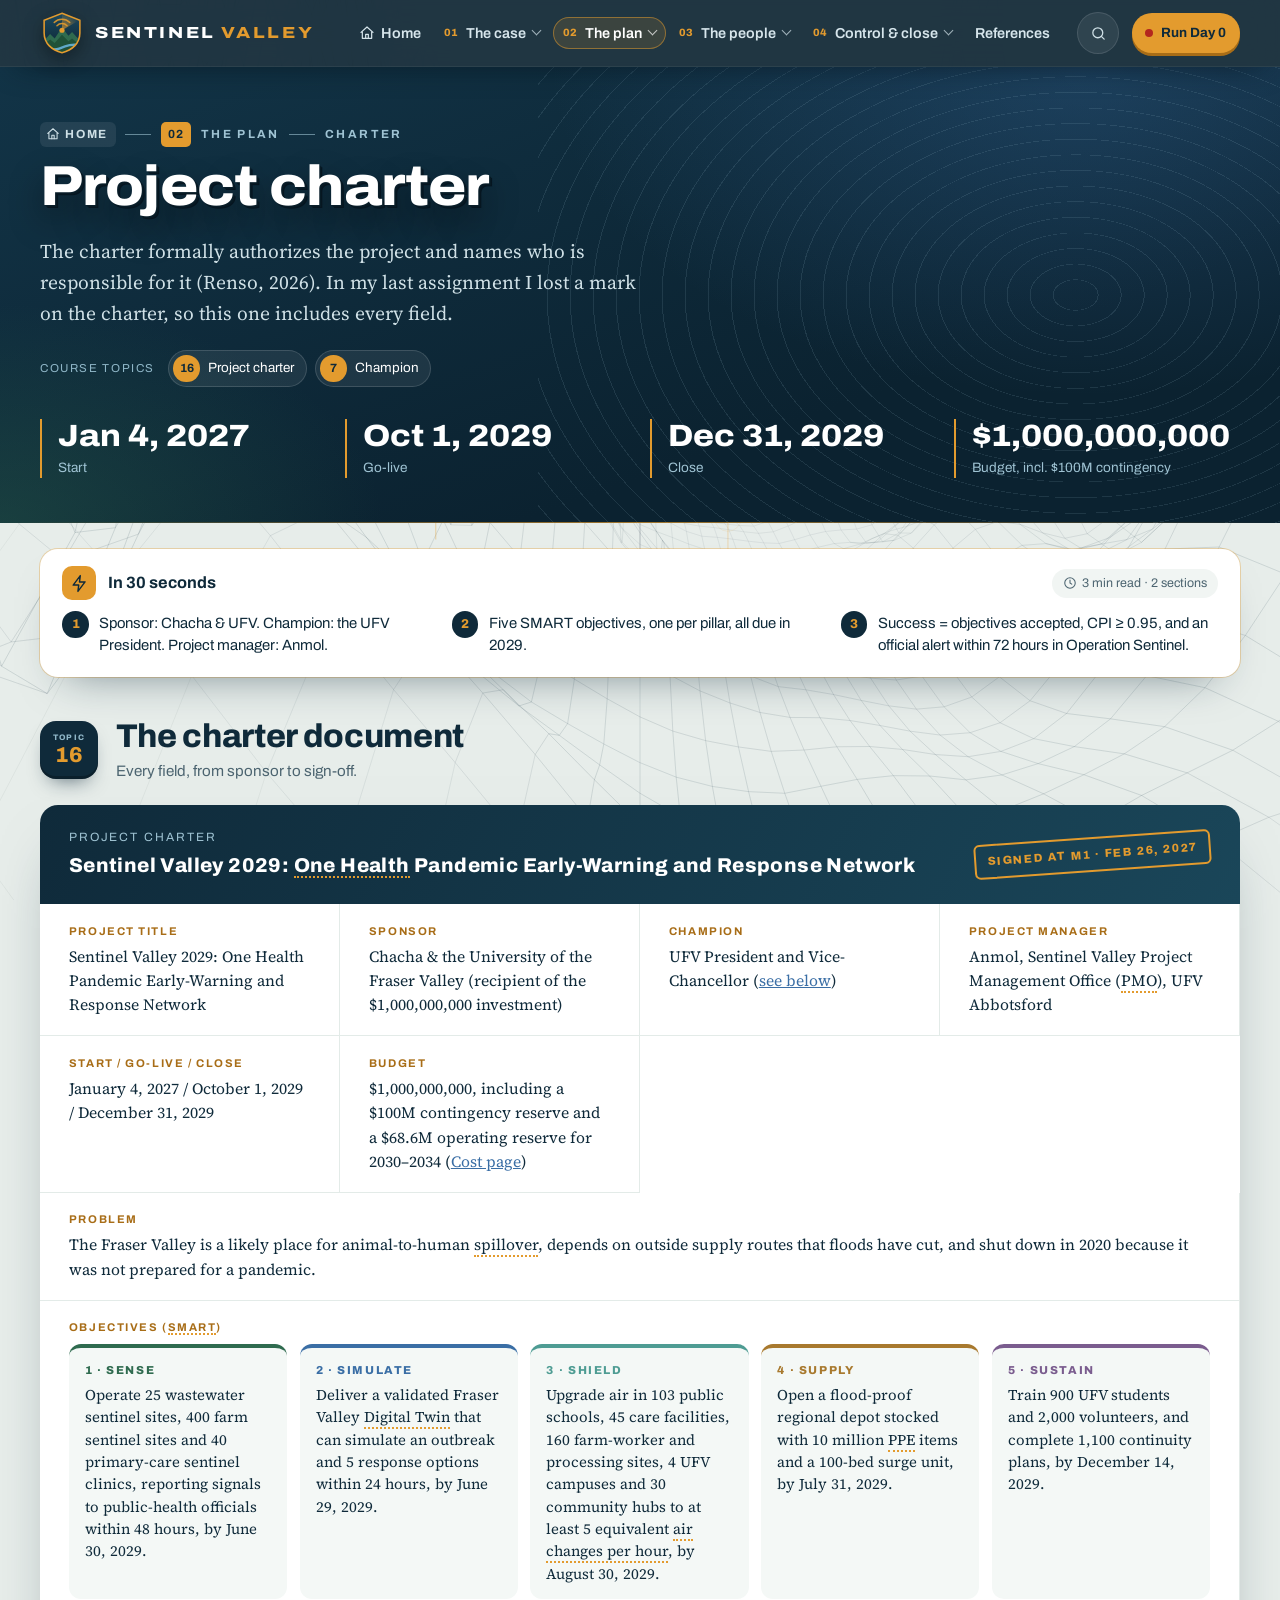
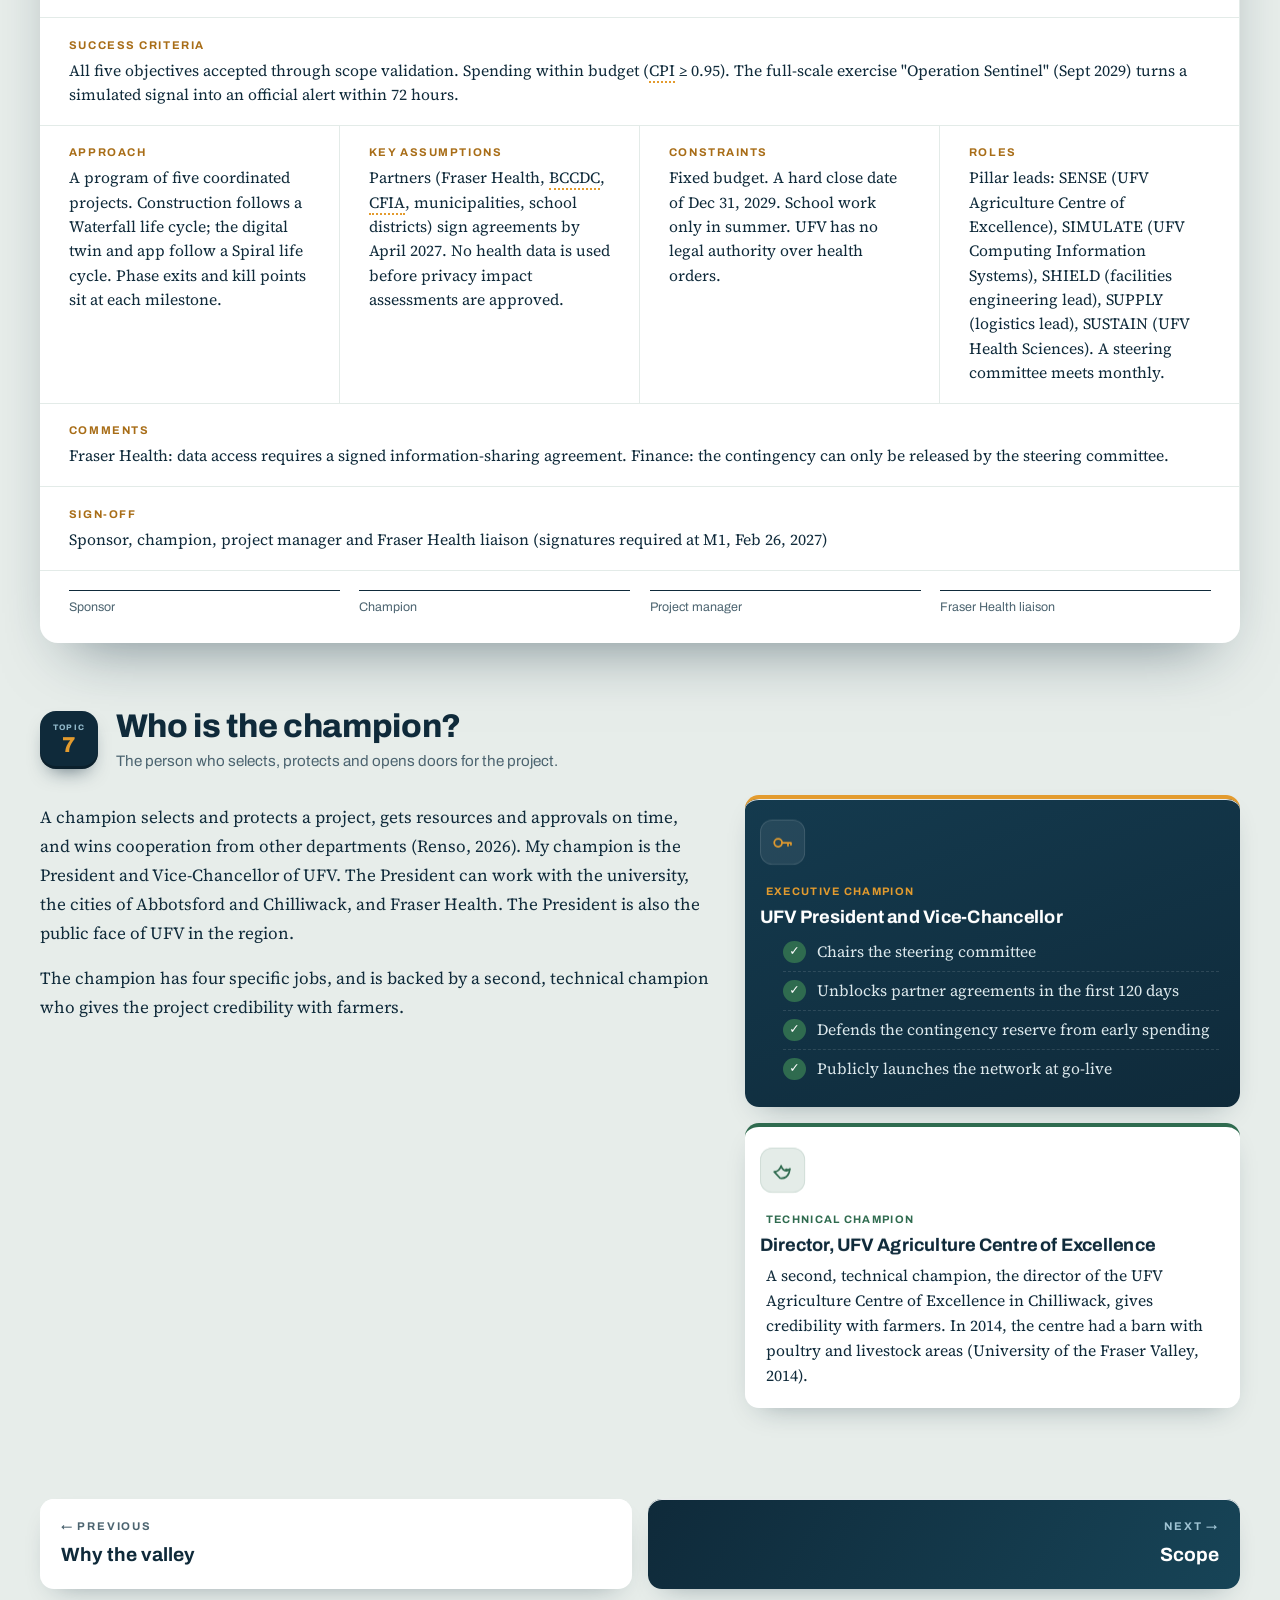
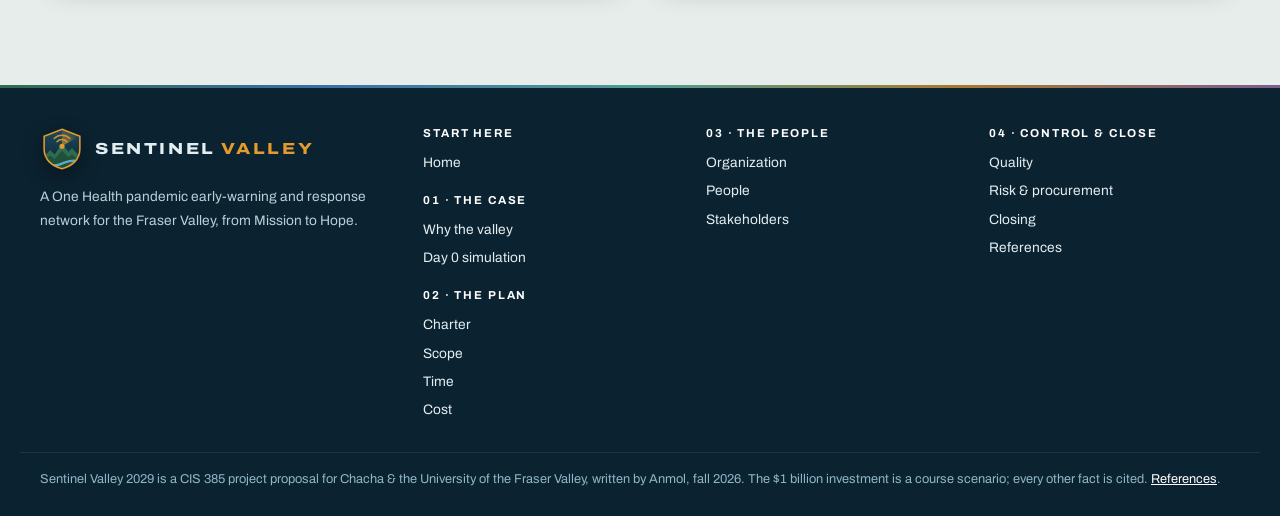
==== commit c4a33922: "Accurate citation wording on References; budget lines 4.9/4.10 in order Co-Authored-By: Claude Opus " ====
--- a/charter.html
+++ b/charter.html
@@ -4,7 +4,7 @@
 <link rel="icon" href="favicon.svg" type="image/svg+xml"/>
 <link href="https://fonts.googleapis.com" rel="preconnect"/><link crossorigin="" href="https://fonts.gstatic.com" rel="preconnect"/>
 <link href="https://fonts.googleapis.com/css2?family=Archivo:wdth,wght@100..125,400..800&amp;family=Source+Serif+4:ital,opsz,wght@0,8..60,400;0,8..60,600;1,8..60,400&amp;display=swap" rel="stylesheet"/>
-<link href="style.css?v=mwto4w62" rel="stylesheet"/></head><body><a class="skip" href="#main">Skip to content</a>
+<link href="style.css?v=mwtocpo2" rel="stylesheet"/></head><body><a class="skip" href="#main">Skip to content</a>
 <svg class="sprite" aria-hidden="true"><symbol id="i-home" viewBox="0 0 24 24"><path d="M3 11l9-8 9 8M5 10v10h14V10"/><path d="M10 20v-6h4v6"/></symbol><symbol id="i-radar" viewBox="0 0 24 24"><circle cx="12" cy="12" r="9"/><circle cx="12" cy="12" r="5"/><path d="M12 12L18.5 5.5"/><circle cx="12" cy="12" r="1.3" fill="currentColor"/></symbol><symbol id="i-virus" viewBox="0 0 24 24"><circle cx="12" cy="12" r="5"/><path d="M12 2v3M12 19v3M2 12h3M19 12h3M4.9 4.9L7 7M17 17l2.1 2.1M4.9 19.1L7 17M17 7l2.1-2.1"/></symbol><symbol id="i-bird" viewBox="0 0 24 24"><path d="M4 13c4 0 6-3 7-6 1 3 3 5 6 5l3-2-1 4c-1.5 4-5 6-9 5.5L4 13z"/><circle cx="16.5" cy="11" r=".6" fill="currentColor"/></symbol><symbol id="i-air" viewBox="0 0 24 24"><path d="M3 8h11a3 3 0 1 0-3-3M3 12h15a3 3 0 1 1-3 3M3 16h7"/></symbol><symbol id="i-box" viewBox="0 0 24 24"><path d="M3 7l9-4 9 4v10l-9 4-9-4z"/><path d="M3 7l9 4 9-4M12 11v10"/></symbol><symbol id="i-cap" viewBox="0 0 24 24"><path d="M2 9l10-5 10 5-10 5z"/><path d="M6 11v5c3 2 9 2 12 0v-5M22 9v5"/></symbol><symbol id="i-people" viewBox="0 0 24 24"><circle cx="9" cy="8" r="3.2"/><path d="M3 20c0-3.5 2.7-6 6-6s6 2.5 6 6"/><circle cx="17" cy="9" r="2.5"/><path d="M16 14c3 0 5 2 5 5"/></symbol><symbol id="i-shield" viewBox="0 0 24 24"><path d="M12 3l8 3v6c0 5-3.5 8-8 9-4.5-1-8-4-8-9V6z"/><path d="M9 12l2 2 4-4"/></symbol><symbol id="i-chart" viewBox="0 0 24 24"><path d="M4 20V4M4 20h16"/><path d="M8 16v-4M12 16V8M16 16v-6"/></symbol><symbol id="i-clock" viewBox="0 0 24 24"><circle cx="12" cy="12" r="9"/><path d="M12 7v5l3 2"/></symbol><symbol id="i-dollar" viewBox="0 0 24 24"><circle cx="12" cy="12" r="9"/><path d="M15 9c-.5-1.2-1.7-2-3-2-1.7 0-3 1-3 2.4C9 13 15 11 15 14.6 15 16 13.7 17 12 17c-1.4 0-2.6-.8-3-2M12 5.5V7M12 17v1.5"/></symbol><symbol id="i-check" viewBox="0 0 24 24"><path d="M5 12l5 5 9-10"/></symbol><symbol id="i-flag" viewBox="0 0 24 24"><path d="M5 21V4M5 4h11l-2 4 2 4H5"/></symbol><symbol id="i-alert" viewBox="0 0 24 24"><path d="M12 3l10 18H2z"/><path d="M12 10v5M12 18v.01"/></symbol><symbol id="i-water" viewBox="0 0 24 24"><path d="M2 16c2-2 4-2 6 0s4 2 6 0 4-2 6 0M2 20c2-2 4-2 6 0s4 2 6 0 4-2 6 0"/><path d="M12 3c2 3 3.5 4.6 3.5 6.5a3.5 3.5 0 0 1-7 0C8.5 7.6 10 6 12 3z"/></symbol><symbol id="i-lab" viewBox="0 0 24 24"><path d="M9 3h6M10 3v6L4 19a1.5 1.5 0 0 0 1.3 2h13.4A1.5 1.5 0 0 0 20 19l-6-10V3"/><path d="M7 15h10"/></symbol><symbol id="i-cpu" viewBox="0 0 24 24"><rect x="6" y="6" width="12" height="12" rx="2"/><rect x="9.5" y="9.5" width="5" height="5"/><path d="M9 2v4M15 2v4M9 18v4M15 18v4M2 9h4M2 15h4M18 9h4M18 15h4"/></symbol><symbol id="i-doc" viewBox="0 0 24 24"><path d="M6 2h9l5 5v15H6z"/><path d="M14 2v6h6M9 13h8M9 17h6"/></symbol><symbol id="i-hand" viewBox="0 0 24 24"><path d="M8 13l3-3 2 1 4-3 4 4-6 6-3-1-2 1-5-4z"/><path d="M2 11l4-4 4 2M2 11l3 3"/></symbol><symbol id="i-mega" viewBox="0 0 24 24"><path d="M3 10v4h4l8 5V5L7 10z"/><path d="M18 9a4 4 0 0 1 0 6"/></symbol><symbol id="i-target" viewBox="0 0 24 24"><circle cx="12" cy="12" r="9"/><circle cx="12" cy="12" r="5"/><circle cx="12" cy="12" r="1.5"/></symbol><symbol id="i-layers" viewBox="0 0 24 24"><path d="M12 3l9 5-9 5-9-5z"/><path d="M3 13l9 5 9-5"/></symbol><symbol id="i-cycle" viewBox="0 0 24 24"><path d="M20 11a8 8 0 0 0-14.5-4.5M4 13a8 8 0 0 0 14.5 4.5"/><path d="M5 3v4h4M19 21v-4h-4"/></symbol><symbol id="i-building" viewBox="0 0 24 24"><path d="M4 21V5l8-3v19M12 8l8 3v10M2 21h20"/><path d="M7 8h2M7 12h2M7 16h2M15 14h2M15 17h2"/></symbol><symbol id="i-key" viewBox="0 0 24 24"><circle cx="8" cy="12" r="4"/><path d="M12 12h9M18 12v3M21 12v2"/></symbol><symbol id="i-star" viewBox="0 0 24 24"><path d="M12 3l2.7 5.6 6.1.9-4.4 4.3 1 6.1L12 17l-5.4 2.9 1-6.1L3.2 9.5l6.1-.9z"/></symbol><symbol id="i-arrow" viewBox="0 0 24 24"><path d="M5 12h14M13 6l6 6-6 6"/></symbol><symbol id="i-calendar" viewBox="0 0 24 24"><rect x="3" y="5" width="18" height="16" rx="2"/><path d="M3 10h18M8 3v4M16 3v4"/></symbol><symbol id="i-truck" viewBox="0 0 24 24"><path d="M2 6h12v10H2zM14 10h4l3 3v3h-7"/><circle cx="6" cy="18" r="2"/><circle cx="17" cy="18" r="2"/></symbol><symbol id="i-lock" viewBox="0 0 24 24"><rect x="4" y="11" width="16" height="10" rx="2"/><path d="M8 11V7a4 4 0 0 1 8 0v4"/></symbol><symbol id="i-book" viewBox="0 0 24 24"><path d="M4 4h6a3 3 0 0 1 3 3v13a2 2 0 0 0-2-2H4zM20 4h-6a3 3 0 0 0-3 3"/><path d="M20 4v14h-7"/></symbol><symbol id="i-spark" viewBox="0 0 24 24"><path d="M12 3v4M12 17v4M3 12h4M17 12h4M6 6l2.5 2.5M15.5 15.5L18 18M6 18l2.5-2.5M15.5 8.5L18 6"/></symbol><symbol id="i-tool" viewBox="0 0 24 24"><path d="M14.5 6.5a4 4 0 0 0-5.3 5.3L3 18l3 3 6.2-6.2a4 4 0 0 0 5.3-5.3l-2.5 2.5-2.5-.5-.5-2.5z"/></symbol><symbol id="i-eye" viewBox="0 0 24 24"><path d="M2 12s3.5-7 10-7 10 7 10 7-3.5 7-10 7S2 12 2 12z"/><circle cx="12" cy="12" r="3"/></symbol><symbol id="i-globe" viewBox="0 0 24 24"><circle cx="12" cy="12" r="9"/><path d="M3 12h18M12 3c3 3.5 3 14.5 0 18M12 3c-3 3.5-3 14.5 0 18"/></symbol><symbol id="i-heart" viewBox="0 0 24 24"><path d="M12 20s-8-4.5-8-10.5A4.5 4.5 0 0 1 12 7a4.5 4.5 0 0 1 8 2.5C20 15.5 12 20 12 20z"/></symbol><symbol id="i-scale" viewBox="0 0 24 24"><path d="M12 3v18M5 21h14M4 8h16M7 8l-3 6a3 3 0 0 0 6 0zM17 8l-3 6a3 3 0 0 0 6 0z"/></symbol><symbol id="i-bolt" viewBox="0 0 24 24"><path d="M13 2L4 14h7l-1 8 9-12h-7z"/></symbol><symbol id="i-search" viewBox="0 0 24 24"><circle cx="11" cy="11" r="7"/><path d="M20 20l-4-4"/></symbol><symbol id="i-list" viewBox="0 0 24 24"><path d="M9 6h12M9 12h12M9 18h12"/><circle cx="4.5" cy="6" r="1" fill="currentColor"/><circle cx="4.5" cy="12" r="1" fill="currentColor"/><circle cx="4.5" cy="18" r="1" fill="currentColor"/></symbol><symbol id="i-text" viewBox="0 0 24 24"><path d="M3 19l5-14 5 14M5 14h6M15 19l3.5-9 3.5 9M16.2 16h4.6"/></symbol><symbol id="i-up" viewBox="0 0 24 24"><path d="M12 19V5M5 12l7-7 7 7"/></symbol><symbol id="i-info" viewBox="0 0 24 24"><circle cx="12" cy="12" r="9"/><path d="M12 11v6M12 7.5v.01"/></symbol><symbol id="i-enter" viewBox="0 0 24 24"><path d="M20 5v7a3 3 0 0 1-3 3H5M9 11l-4 4 4 4"/></symbol></svg>
 <header class="site"><div class="bar"><a class="brand" href="index.html" aria-label="Sentinel Valley 2029, home"><svg class="mark" viewBox="0 0 48 48" aria-hidden="true"><defs><clipPath id="lgc"><path d="M24 2.5L43.5 10v14c0 11.5-8.6 18.8-19.5 21.5C13.1 42.8 4.5 35.5 4.5 24V10z"/></clipPath><linearGradient id="lgg" x1="0" y1="0" x2="0" y2="1"><stop offset="0" stop-color="#1C4A60"/><stop offset="1" stop-color="#0B2230"/></linearGradient><radialGradient id="lgs" cx="24" cy="21" r="20" gradientUnits="userSpaceOnUse"><stop offset="0" stop-color="#E39B2E" stop-opacity=".75"/><stop offset="1" stop-color="#E39B2E" stop-opacity="0"/></radialGradient></defs>
 <path d="M24 2.5L43.5 10v14c0 11.5-8.6 18.8-19.5 21.5C13.1 42.8 4.5 35.5 4.5 24V10z" fill="url(#lgg)"/>
@@ -92,4 +92,4 @@
 <div><h4>Start here</h4><ul><li><a href="index.html">Home</a></li></ul><h4 style="margin-top:1.2rem">01 · The case</h4><ul><li><a href="why.html">Why the valley</a></li><li><a href="simulation.html">Day 0 simulation</a></li></ul><h4 style="margin-top:1.2rem">02 · The plan</h4><ul><li><a href="charter.html">Charter</a></li><li><a href="scope.html">Scope</a></li><li><a href="time.html">Time</a></li><li><a href="cost.html">Cost</a></li></ul></div>
 <div><h4>03 · The people</h4><ul><li><a href="organization.html">Organization</a></li><li><a href="people.html">People</a></li><li><a href="stakeholders.html">Stakeholders</a></li></ul></div><div><h4>04 · Control &amp; close</h4><ul><li><a href="quality.html">Quality</a></li><li><a href="risk.html">Risk &amp; procurement</a></li><li><a href="closing.html">Closing</a></li><li><a href="references.html">References</a></li></ul></div></div>
 <div class="fine">Sentinel Valley 2029 is a CIS 385 project proposal for Chacha &amp; the University of the Fraser Valley, written by Anmol, fall 2026. The $1 billion investment is a course scenario; every other fact is cited. <a href="references.html">References</a>.</div></footer>
-<script src="budget.js?v=mwto4w62"></script><script src="app.js?v=mwto4w62"></script></body></html>
+<script src="budget.js?v=mwtocpo2"></script><script src="app.js?v=mwtocpo2"></script></body></html>
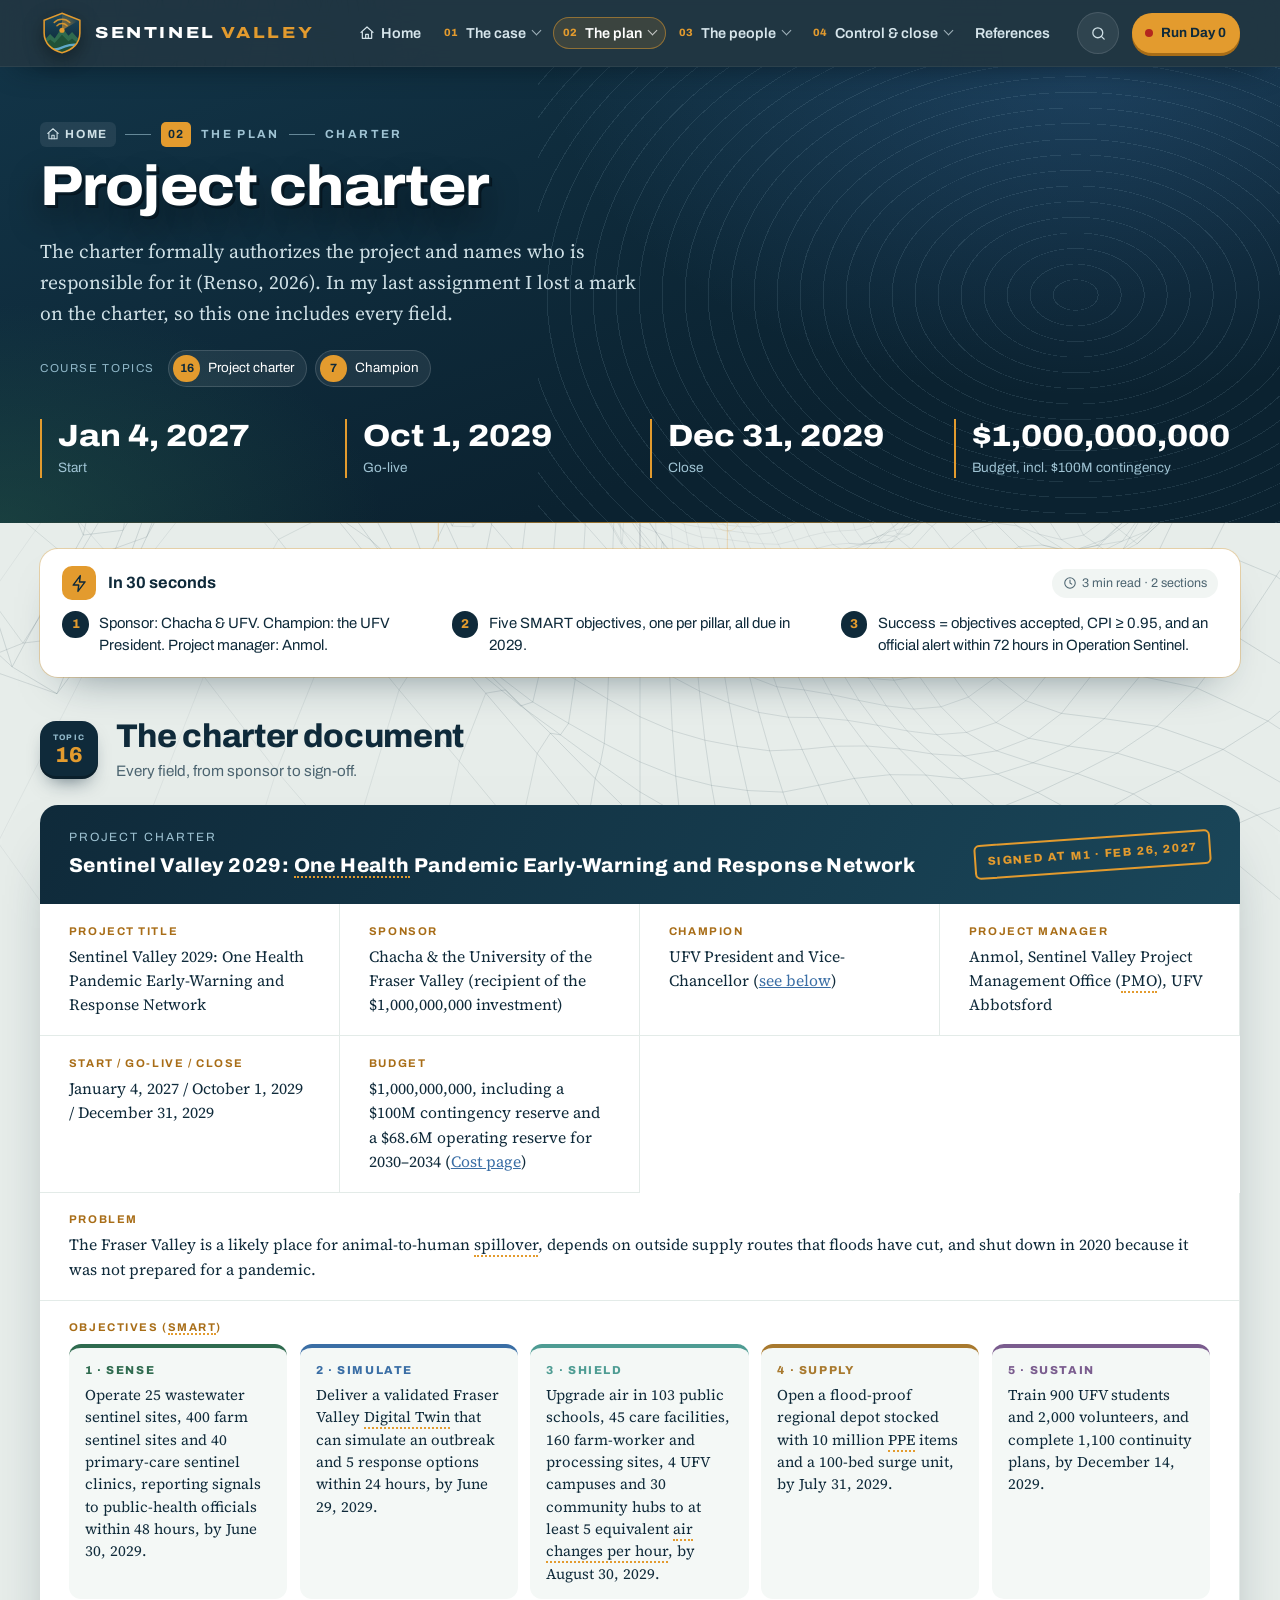
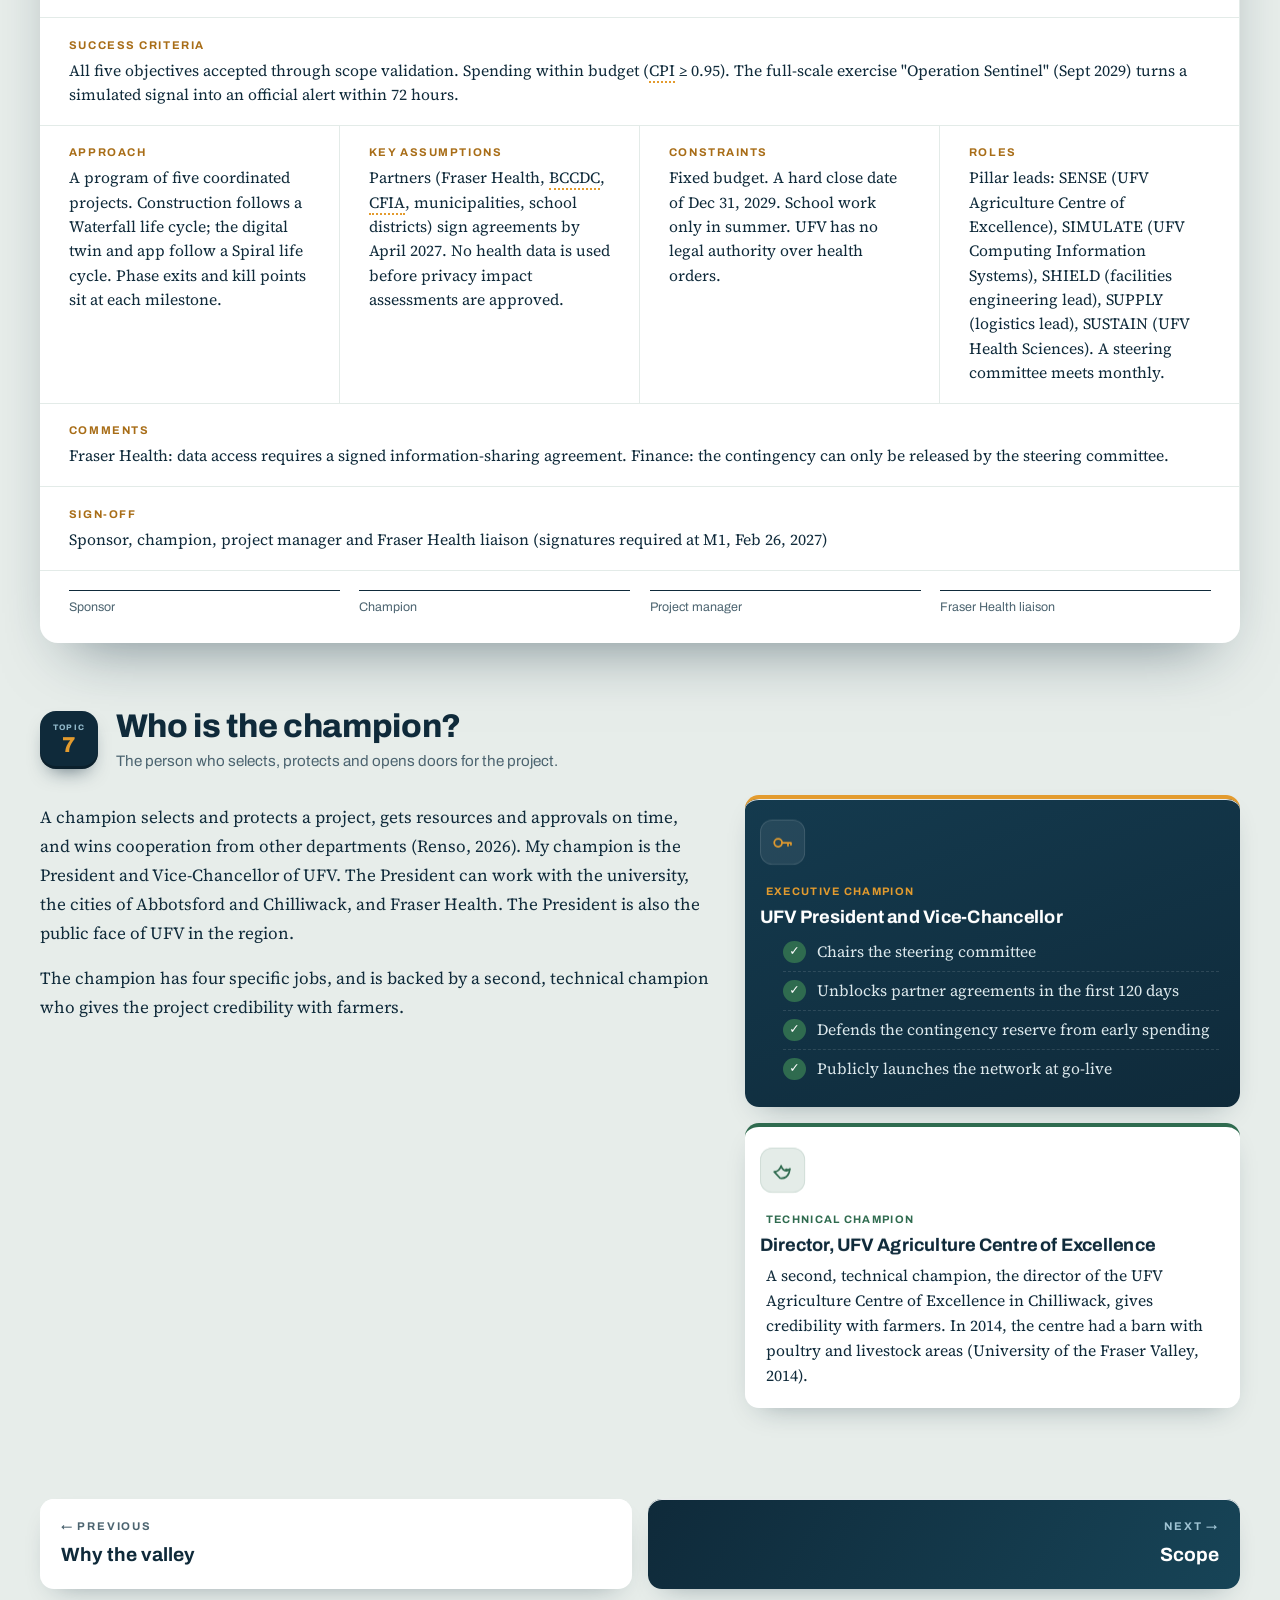
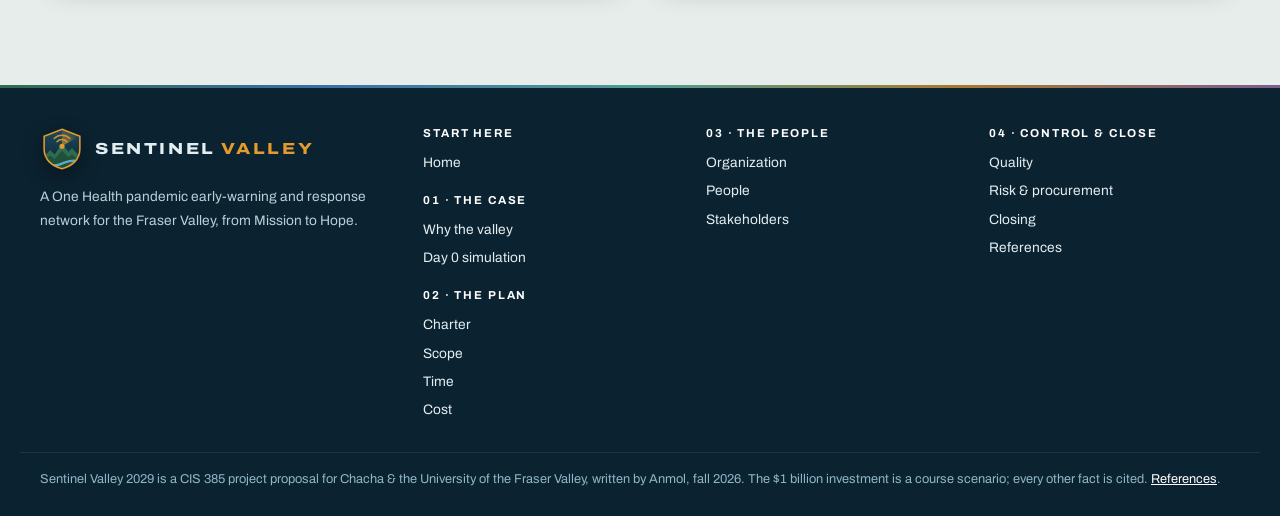
==== commit 3595e59b: "Cite 21 previously uncited budget lines; add 15 APA references - Each budget line's basis now names " ====
--- a/charter.html
+++ b/charter.html
@@ -4,7 +4,7 @@
 <link rel="icon" href="favicon.svg" type="image/svg+xml"/>
 <link href="https://fonts.googleapis.com" rel="preconnect"/><link crossorigin="" href="https://fonts.gstatic.com" rel="preconnect"/>
 <link href="https://fonts.googleapis.com/css2?family=Archivo:wdth,wght@100..125,400..800&amp;family=Source+Serif+4:ital,opsz,wght@0,8..60,400;0,8..60,600;1,8..60,400&amp;display=swap" rel="stylesheet"/>
-<link href="style.css?v=mwtocpo2" rel="stylesheet"/></head><body><a class="skip" href="#main">Skip to content</a>
+<link href="style.css?v=mwtoqg42" rel="stylesheet"/></head><body><a class="skip" href="#main">Skip to content</a>
 <svg class="sprite" aria-hidden="true"><symbol id="i-home" viewBox="0 0 24 24"><path d="M3 11l9-8 9 8M5 10v10h14V10"/><path d="M10 20v-6h4v6"/></symbol><symbol id="i-radar" viewBox="0 0 24 24"><circle cx="12" cy="12" r="9"/><circle cx="12" cy="12" r="5"/><path d="M12 12L18.5 5.5"/><circle cx="12" cy="12" r="1.3" fill="currentColor"/></symbol><symbol id="i-virus" viewBox="0 0 24 24"><circle cx="12" cy="12" r="5"/><path d="M12 2v3M12 19v3M2 12h3M19 12h3M4.9 4.9L7 7M17 17l2.1 2.1M4.9 19.1L7 17M17 7l2.1-2.1"/></symbol><symbol id="i-bird" viewBox="0 0 24 24"><path d="M4 13c4 0 6-3 7-6 1 3 3 5 6 5l3-2-1 4c-1.5 4-5 6-9 5.5L4 13z"/><circle cx="16.5" cy="11" r=".6" fill="currentColor"/></symbol><symbol id="i-air" viewBox="0 0 24 24"><path d="M3 8h11a3 3 0 1 0-3-3M3 12h15a3 3 0 1 1-3 3M3 16h7"/></symbol><symbol id="i-box" viewBox="0 0 24 24"><path d="M3 7l9-4 9 4v10l-9 4-9-4z"/><path d="M3 7l9 4 9-4M12 11v10"/></symbol><symbol id="i-cap" viewBox="0 0 24 24"><path d="M2 9l10-5 10 5-10 5z"/><path d="M6 11v5c3 2 9 2 12 0v-5M22 9v5"/></symbol><symbol id="i-people" viewBox="0 0 24 24"><circle cx="9" cy="8" r="3.2"/><path d="M3 20c0-3.5 2.7-6 6-6s6 2.5 6 6"/><circle cx="17" cy="9" r="2.5"/><path d="M16 14c3 0 5 2 5 5"/></symbol><symbol id="i-shield" viewBox="0 0 24 24"><path d="M12 3l8 3v6c0 5-3.5 8-8 9-4.5-1-8-4-8-9V6z"/><path d="M9 12l2 2 4-4"/></symbol><symbol id="i-chart" viewBox="0 0 24 24"><path d="M4 20V4M4 20h16"/><path d="M8 16v-4M12 16V8M16 16v-6"/></symbol><symbol id="i-clock" viewBox="0 0 24 24"><circle cx="12" cy="12" r="9"/><path d="M12 7v5l3 2"/></symbol><symbol id="i-dollar" viewBox="0 0 24 24"><circle cx="12" cy="12" r="9"/><path d="M15 9c-.5-1.2-1.7-2-3-2-1.7 0-3 1-3 2.4C9 13 15 11 15 14.6 15 16 13.7 17 12 17c-1.4 0-2.6-.8-3-2M12 5.5V7M12 17v1.5"/></symbol><symbol id="i-check" viewBox="0 0 24 24"><path d="M5 12l5 5 9-10"/></symbol><symbol id="i-flag" viewBox="0 0 24 24"><path d="M5 21V4M5 4h11l-2 4 2 4H5"/></symbol><symbol id="i-alert" viewBox="0 0 24 24"><path d="M12 3l10 18H2z"/><path d="M12 10v5M12 18v.01"/></symbol><symbol id="i-water" viewBox="0 0 24 24"><path d="M2 16c2-2 4-2 6 0s4 2 6 0 4-2 6 0M2 20c2-2 4-2 6 0s4 2 6 0 4-2 6 0"/><path d="M12 3c2 3 3.5 4.6 3.5 6.5a3.5 3.5 0 0 1-7 0C8.5 7.6 10 6 12 3z"/></symbol><symbol id="i-lab" viewBox="0 0 24 24"><path d="M9 3h6M10 3v6L4 19a1.5 1.5 0 0 0 1.3 2h13.4A1.5 1.5 0 0 0 20 19l-6-10V3"/><path d="M7 15h10"/></symbol><symbol id="i-cpu" viewBox="0 0 24 24"><rect x="6" y="6" width="12" height="12" rx="2"/><rect x="9.5" y="9.5" width="5" height="5"/><path d="M9 2v4M15 2v4M9 18v4M15 18v4M2 9h4M2 15h4M18 9h4M18 15h4"/></symbol><symbol id="i-doc" viewBox="0 0 24 24"><path d="M6 2h9l5 5v15H6z"/><path d="M14 2v6h6M9 13h8M9 17h6"/></symbol><symbol id="i-hand" viewBox="0 0 24 24"><path d="M8 13l3-3 2 1 4-3 4 4-6 6-3-1-2 1-5-4z"/><path d="M2 11l4-4 4 2M2 11l3 3"/></symbol><symbol id="i-mega" viewBox="0 0 24 24"><path d="M3 10v4h4l8 5V5L7 10z"/><path d="M18 9a4 4 0 0 1 0 6"/></symbol><symbol id="i-target" viewBox="0 0 24 24"><circle cx="12" cy="12" r="9"/><circle cx="12" cy="12" r="5"/><circle cx="12" cy="12" r="1.5"/></symbol><symbol id="i-layers" viewBox="0 0 24 24"><path d="M12 3l9 5-9 5-9-5z"/><path d="M3 13l9 5 9-5"/></symbol><symbol id="i-cycle" viewBox="0 0 24 24"><path d="M20 11a8 8 0 0 0-14.5-4.5M4 13a8 8 0 0 0 14.5 4.5"/><path d="M5 3v4h4M19 21v-4h-4"/></symbol><symbol id="i-building" viewBox="0 0 24 24"><path d="M4 21V5l8-3v19M12 8l8 3v10M2 21h20"/><path d="M7 8h2M7 12h2M7 16h2M15 14h2M15 17h2"/></symbol><symbol id="i-key" viewBox="0 0 24 24"><circle cx="8" cy="12" r="4"/><path d="M12 12h9M18 12v3M21 12v2"/></symbol><symbol id="i-star" viewBox="0 0 24 24"><path d="M12 3l2.7 5.6 6.1.9-4.4 4.3 1 6.1L12 17l-5.4 2.9 1-6.1L3.2 9.5l6.1-.9z"/></symbol><symbol id="i-arrow" viewBox="0 0 24 24"><path d="M5 12h14M13 6l6 6-6 6"/></symbol><symbol id="i-calendar" viewBox="0 0 24 24"><rect x="3" y="5" width="18" height="16" rx="2"/><path d="M3 10h18M8 3v4M16 3v4"/></symbol><symbol id="i-truck" viewBox="0 0 24 24"><path d="M2 6h12v10H2zM14 10h4l3 3v3h-7"/><circle cx="6" cy="18" r="2"/><circle cx="17" cy="18" r="2"/></symbol><symbol id="i-lock" viewBox="0 0 24 24"><rect x="4" y="11" width="16" height="10" rx="2"/><path d="M8 11V7a4 4 0 0 1 8 0v4"/></symbol><symbol id="i-book" viewBox="0 0 24 24"><path d="M4 4h6a3 3 0 0 1 3 3v13a2 2 0 0 0-2-2H4zM20 4h-6a3 3 0 0 0-3 3"/><path d="M20 4v14h-7"/></symbol><symbol id="i-spark" viewBox="0 0 24 24"><path d="M12 3v4M12 17v4M3 12h4M17 12h4M6 6l2.5 2.5M15.5 15.5L18 18M6 18l2.5-2.5M15.5 8.5L18 6"/></symbol><symbol id="i-tool" viewBox="0 0 24 24"><path d="M14.5 6.5a4 4 0 0 0-5.3 5.3L3 18l3 3 6.2-6.2a4 4 0 0 0 5.3-5.3l-2.5 2.5-2.5-.5-.5-2.5z"/></symbol><symbol id="i-eye" viewBox="0 0 24 24"><path d="M2 12s3.5-7 10-7 10 7 10 7-3.5 7-10 7S2 12 2 12z"/><circle cx="12" cy="12" r="3"/></symbol><symbol id="i-globe" viewBox="0 0 24 24"><circle cx="12" cy="12" r="9"/><path d="M3 12h18M12 3c3 3.5 3 14.5 0 18M12 3c-3 3.5-3 14.5 0 18"/></symbol><symbol id="i-heart" viewBox="0 0 24 24"><path d="M12 20s-8-4.5-8-10.5A4.5 4.5 0 0 1 12 7a4.5 4.5 0 0 1 8 2.5C20 15.5 12 20 12 20z"/></symbol><symbol id="i-scale" viewBox="0 0 24 24"><path d="M12 3v18M5 21h14M4 8h16M7 8l-3 6a3 3 0 0 0 6 0zM17 8l-3 6a3 3 0 0 0 6 0z"/></symbol><symbol id="i-bolt" viewBox="0 0 24 24"><path d="M13 2L4 14h7l-1 8 9-12h-7z"/></symbol><symbol id="i-search" viewBox="0 0 24 24"><circle cx="11" cy="11" r="7"/><path d="M20 20l-4-4"/></symbol><symbol id="i-list" viewBox="0 0 24 24"><path d="M9 6h12M9 12h12M9 18h12"/><circle cx="4.5" cy="6" r="1" fill="currentColor"/><circle cx="4.5" cy="12" r="1" fill="currentColor"/><circle cx="4.5" cy="18" r="1" fill="currentColor"/></symbol><symbol id="i-text" viewBox="0 0 24 24"><path d="M3 19l5-14 5 14M5 14h6M15 19l3.5-9 3.5 9M16.2 16h4.6"/></symbol><symbol id="i-up" viewBox="0 0 24 24"><path d="M12 19V5M5 12l7-7 7 7"/></symbol><symbol id="i-info" viewBox="0 0 24 24"><circle cx="12" cy="12" r="9"/><path d="M12 11v6M12 7.5v.01"/></symbol><symbol id="i-enter" viewBox="0 0 24 24"><path d="M20 5v7a3 3 0 0 1-3 3H5M9 11l-4 4 4 4"/></symbol></svg>
 <header class="site"><div class="bar"><a class="brand" href="index.html" aria-label="Sentinel Valley 2029, home"><svg class="mark" viewBox="0 0 48 48" aria-hidden="true"><defs><clipPath id="lgc"><path d="M24 2.5L43.5 10v14c0 11.5-8.6 18.8-19.5 21.5C13.1 42.8 4.5 35.5 4.5 24V10z"/></clipPath><linearGradient id="lgg" x1="0" y1="0" x2="0" y2="1"><stop offset="0" stop-color="#1C4A60"/><stop offset="1" stop-color="#0B2230"/></linearGradient><radialGradient id="lgs" cx="24" cy="21" r="20" gradientUnits="userSpaceOnUse"><stop offset="0" stop-color="#E39B2E" stop-opacity=".75"/><stop offset="1" stop-color="#E39B2E" stop-opacity="0"/></radialGradient></defs>
 <path d="M24 2.5L43.5 10v14c0 11.5-8.6 18.8-19.5 21.5C13.1 42.8 4.5 35.5 4.5 24V10z" fill="url(#lgg)"/>
@@ -92,4 +92,4 @@
 <div><h4>Start here</h4><ul><li><a href="index.html">Home</a></li></ul><h4 style="margin-top:1.2rem">01 · The case</h4><ul><li><a href="why.html">Why the valley</a></li><li><a href="simulation.html">Day 0 simulation</a></li></ul><h4 style="margin-top:1.2rem">02 · The plan</h4><ul><li><a href="charter.html">Charter</a></li><li><a href="scope.html">Scope</a></li><li><a href="time.html">Time</a></li><li><a href="cost.html">Cost</a></li></ul></div>
 <div><h4>03 · The people</h4><ul><li><a href="organization.html">Organization</a></li><li><a href="people.html">People</a></li><li><a href="stakeholders.html">Stakeholders</a></li></ul></div><div><h4>04 · Control &amp; close</h4><ul><li><a href="quality.html">Quality</a></li><li><a href="risk.html">Risk &amp; procurement</a></li><li><a href="closing.html">Closing</a></li><li><a href="references.html">References</a></li></ul></div></div>
 <div class="fine">Sentinel Valley 2029 is a CIS 385 project proposal for Chacha &amp; the University of the Fraser Valley, written by Anmol, fall 2026. The $1 billion investment is a course scenario; every other fact is cited. <a href="references.html">References</a>.</div></footer>
-<script src="budget.js?v=mwtocpo2"></script><script src="app.js?v=mwtocpo2"></script></body></html>
+<script src="budget.js?v=mwtoqg42"></script><script src="app.js?v=mwtoqg42"></script></body></html>
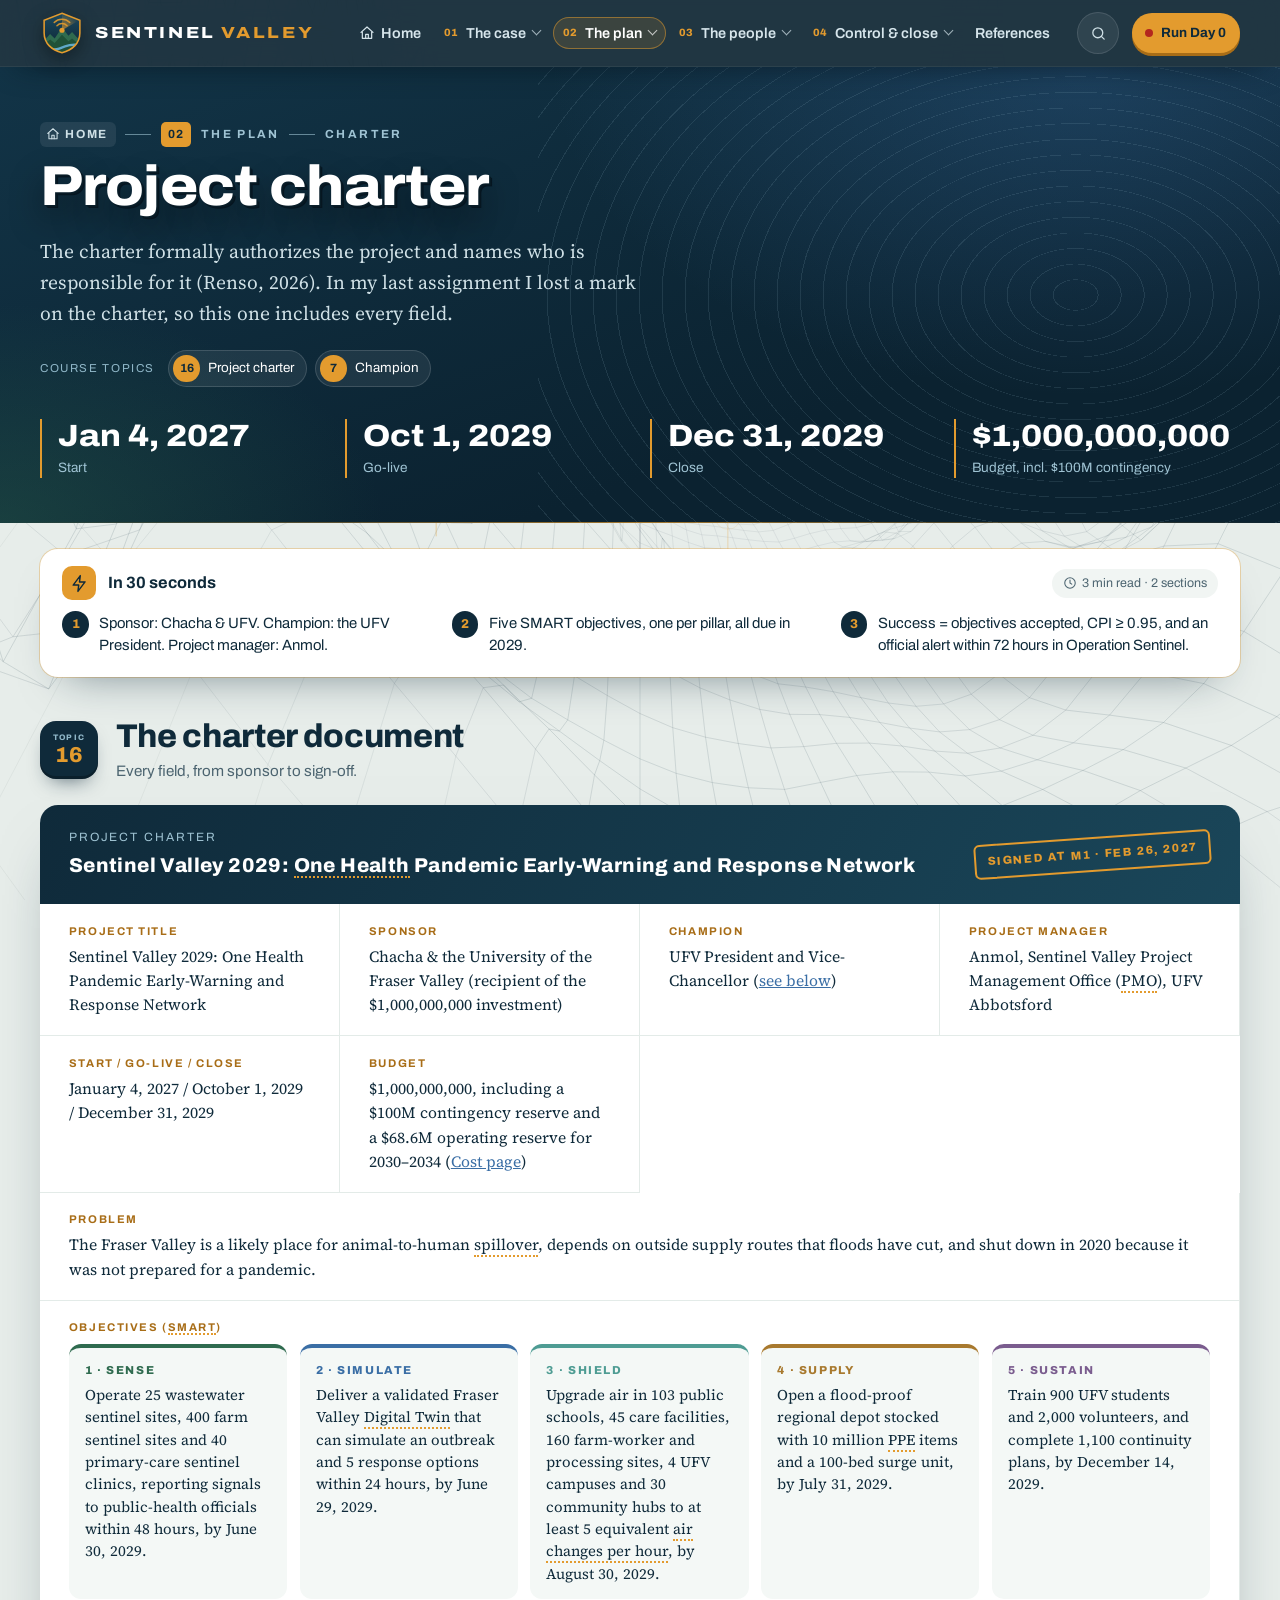
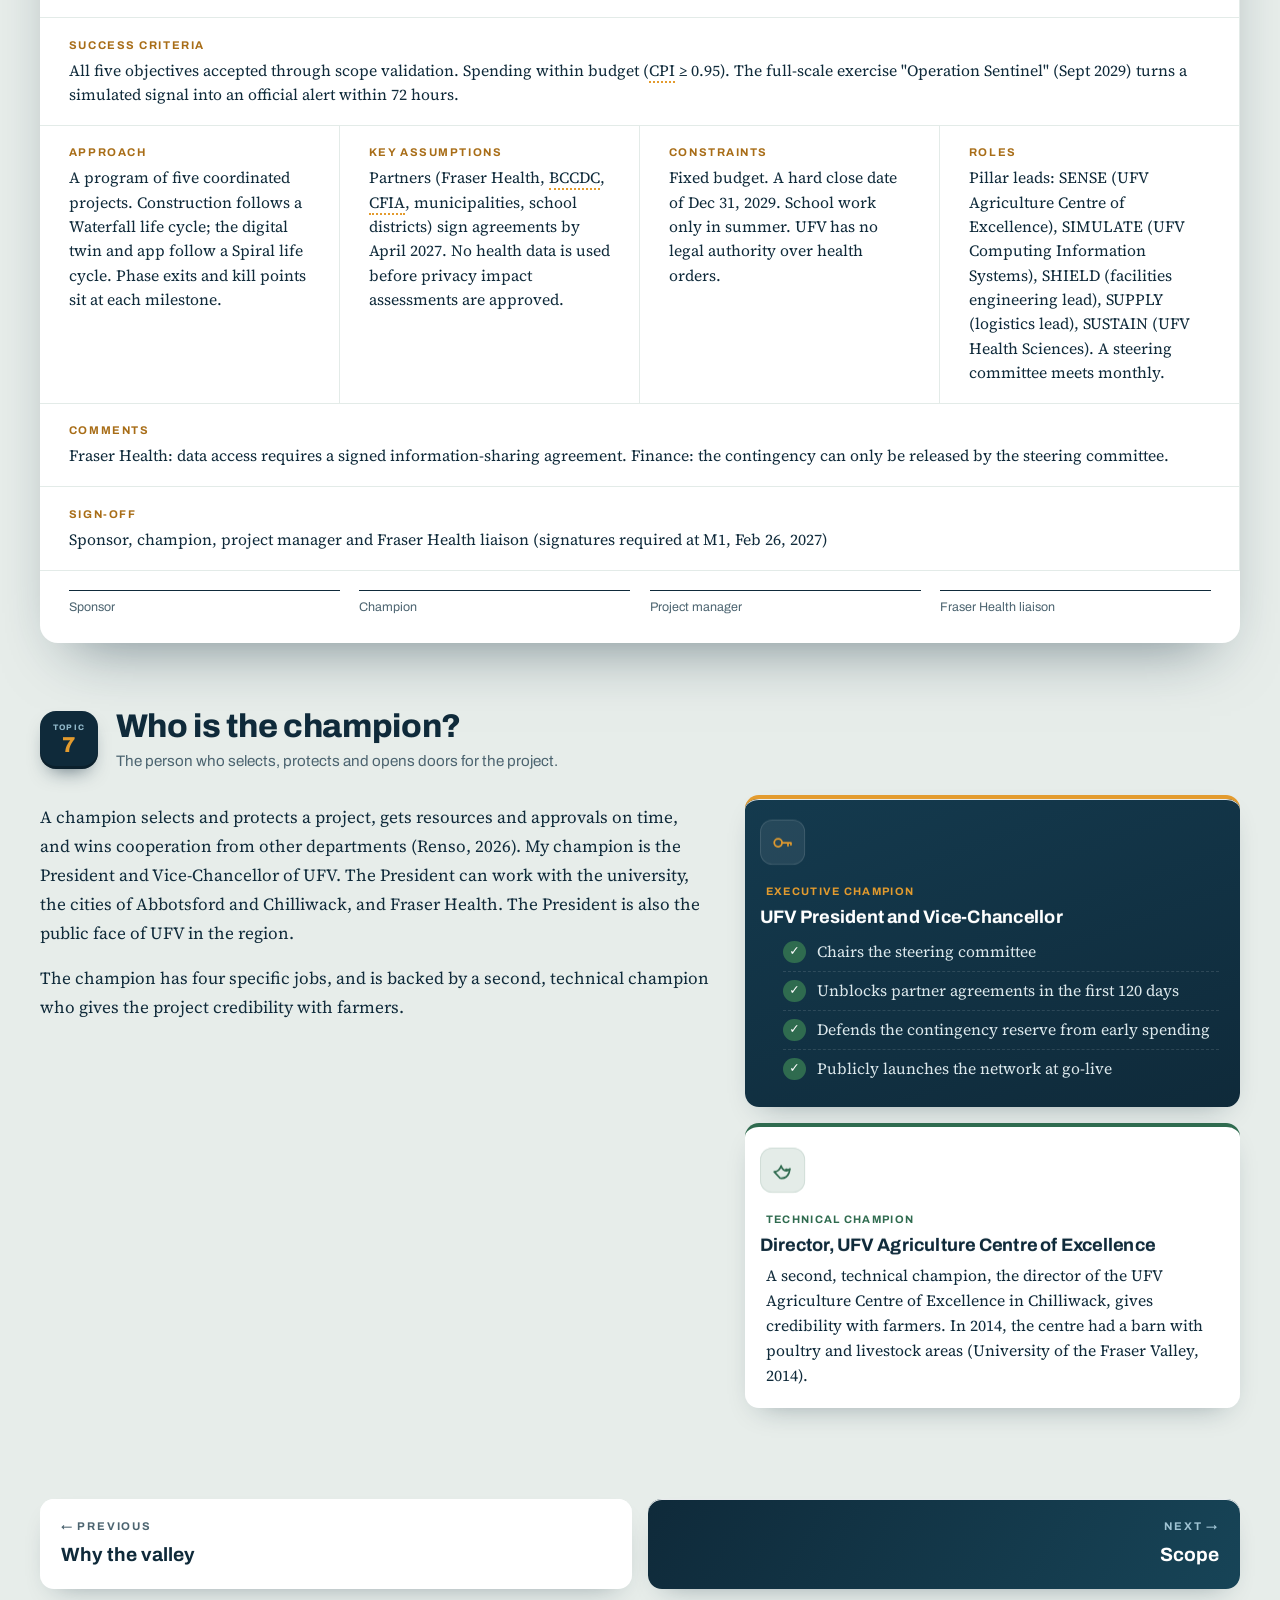
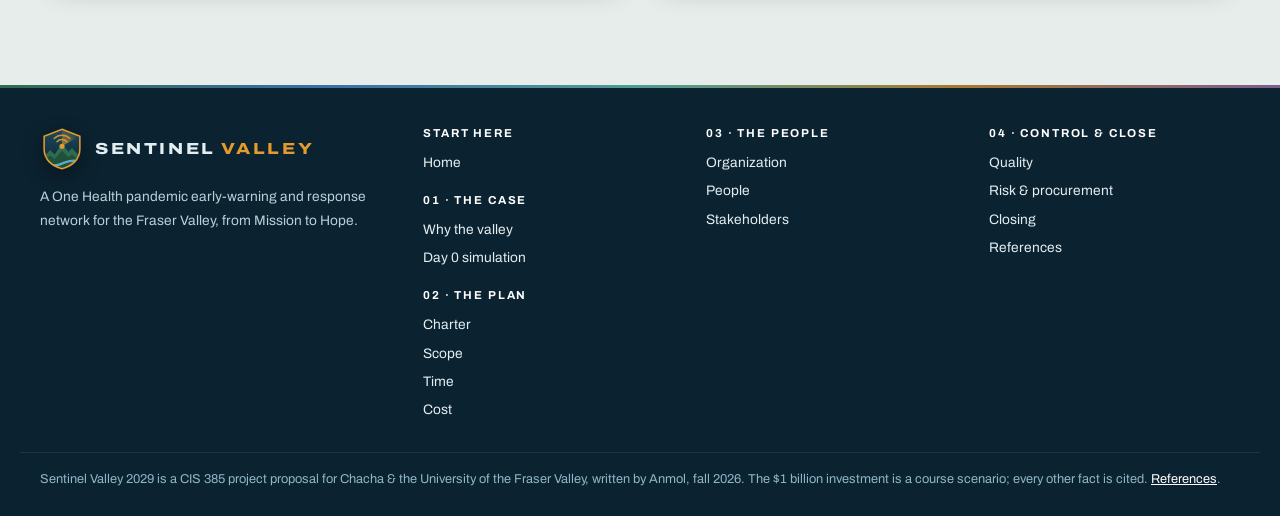
==== commit 9afe7964: "Pre-submission fixes: dead reference links, wide-item reveal - RBC Economics reference: corrected ti" ====
--- a/charter.html
+++ b/charter.html
@@ -4,7 +4,7 @@
 <link rel="icon" href="favicon.svg" type="image/svg+xml"/>
 <link href="https://fonts.googleapis.com" rel="preconnect"/><link crossorigin="" href="https://fonts.gstatic.com" rel="preconnect"/>
 <link href="https://fonts.googleapis.com/css2?family=Archivo:wdth,wght@100..125,400..800&amp;family=Source+Serif+4:ital,opsz,wght@0,8..60,400;0,8..60,600;1,8..60,400&amp;display=swap" rel="stylesheet"/>
-<link href="style.css?v=mwtoqg42" rel="stylesheet"/></head><body><a class="skip" href="#main">Skip to content</a>
+<link href="style.css?v=mwtp3n7u" rel="stylesheet"/></head><body><a class="skip" href="#main">Skip to content</a>
 <svg class="sprite" aria-hidden="true"><symbol id="i-home" viewBox="0 0 24 24"><path d="M3 11l9-8 9 8M5 10v10h14V10"/><path d="M10 20v-6h4v6"/></symbol><symbol id="i-radar" viewBox="0 0 24 24"><circle cx="12" cy="12" r="9"/><circle cx="12" cy="12" r="5"/><path d="M12 12L18.5 5.5"/><circle cx="12" cy="12" r="1.3" fill="currentColor"/></symbol><symbol id="i-virus" viewBox="0 0 24 24"><circle cx="12" cy="12" r="5"/><path d="M12 2v3M12 19v3M2 12h3M19 12h3M4.9 4.9L7 7M17 17l2.1 2.1M4.9 19.1L7 17M17 7l2.1-2.1"/></symbol><symbol id="i-bird" viewBox="0 0 24 24"><path d="M4 13c4 0 6-3 7-6 1 3 3 5 6 5l3-2-1 4c-1.5 4-5 6-9 5.5L4 13z"/><circle cx="16.5" cy="11" r=".6" fill="currentColor"/></symbol><symbol id="i-air" viewBox="0 0 24 24"><path d="M3 8h11a3 3 0 1 0-3-3M3 12h15a3 3 0 1 1-3 3M3 16h7"/></symbol><symbol id="i-box" viewBox="0 0 24 24"><path d="M3 7l9-4 9 4v10l-9 4-9-4z"/><path d="M3 7l9 4 9-4M12 11v10"/></symbol><symbol id="i-cap" viewBox="0 0 24 24"><path d="M2 9l10-5 10 5-10 5z"/><path d="M6 11v5c3 2 9 2 12 0v-5M22 9v5"/></symbol><symbol id="i-people" viewBox="0 0 24 24"><circle cx="9" cy="8" r="3.2"/><path d="M3 20c0-3.5 2.7-6 6-6s6 2.5 6 6"/><circle cx="17" cy="9" r="2.5"/><path d="M16 14c3 0 5 2 5 5"/></symbol><symbol id="i-shield" viewBox="0 0 24 24"><path d="M12 3l8 3v6c0 5-3.5 8-8 9-4.5-1-8-4-8-9V6z"/><path d="M9 12l2 2 4-4"/></symbol><symbol id="i-chart" viewBox="0 0 24 24"><path d="M4 20V4M4 20h16"/><path d="M8 16v-4M12 16V8M16 16v-6"/></symbol><symbol id="i-clock" viewBox="0 0 24 24"><circle cx="12" cy="12" r="9"/><path d="M12 7v5l3 2"/></symbol><symbol id="i-dollar" viewBox="0 0 24 24"><circle cx="12" cy="12" r="9"/><path d="M15 9c-.5-1.2-1.7-2-3-2-1.7 0-3 1-3 2.4C9 13 15 11 15 14.6 15 16 13.7 17 12 17c-1.4 0-2.6-.8-3-2M12 5.5V7M12 17v1.5"/></symbol><symbol id="i-check" viewBox="0 0 24 24"><path d="M5 12l5 5 9-10"/></symbol><symbol id="i-flag" viewBox="0 0 24 24"><path d="M5 21V4M5 4h11l-2 4 2 4H5"/></symbol><symbol id="i-alert" viewBox="0 0 24 24"><path d="M12 3l10 18H2z"/><path d="M12 10v5M12 18v.01"/></symbol><symbol id="i-water" viewBox="0 0 24 24"><path d="M2 16c2-2 4-2 6 0s4 2 6 0 4-2 6 0M2 20c2-2 4-2 6 0s4 2 6 0 4-2 6 0"/><path d="M12 3c2 3 3.5 4.6 3.5 6.5a3.5 3.5 0 0 1-7 0C8.5 7.6 10 6 12 3z"/></symbol><symbol id="i-lab" viewBox="0 0 24 24"><path d="M9 3h6M10 3v6L4 19a1.5 1.5 0 0 0 1.3 2h13.4A1.5 1.5 0 0 0 20 19l-6-10V3"/><path d="M7 15h10"/></symbol><symbol id="i-cpu" viewBox="0 0 24 24"><rect x="6" y="6" width="12" height="12" rx="2"/><rect x="9.5" y="9.5" width="5" height="5"/><path d="M9 2v4M15 2v4M9 18v4M15 18v4M2 9h4M2 15h4M18 9h4M18 15h4"/></symbol><symbol id="i-doc" viewBox="0 0 24 24"><path d="M6 2h9l5 5v15H6z"/><path d="M14 2v6h6M9 13h8M9 17h6"/></symbol><symbol id="i-hand" viewBox="0 0 24 24"><path d="M8 13l3-3 2 1 4-3 4 4-6 6-3-1-2 1-5-4z"/><path d="M2 11l4-4 4 2M2 11l3 3"/></symbol><symbol id="i-mega" viewBox="0 0 24 24"><path d="M3 10v4h4l8 5V5L7 10z"/><path d="M18 9a4 4 0 0 1 0 6"/></symbol><symbol id="i-target" viewBox="0 0 24 24"><circle cx="12" cy="12" r="9"/><circle cx="12" cy="12" r="5"/><circle cx="12" cy="12" r="1.5"/></symbol><symbol id="i-layers" viewBox="0 0 24 24"><path d="M12 3l9 5-9 5-9-5z"/><path d="M3 13l9 5 9-5"/></symbol><symbol id="i-cycle" viewBox="0 0 24 24"><path d="M20 11a8 8 0 0 0-14.5-4.5M4 13a8 8 0 0 0 14.5 4.5"/><path d="M5 3v4h4M19 21v-4h-4"/></symbol><symbol id="i-building" viewBox="0 0 24 24"><path d="M4 21V5l8-3v19M12 8l8 3v10M2 21h20"/><path d="M7 8h2M7 12h2M7 16h2M15 14h2M15 17h2"/></symbol><symbol id="i-key" viewBox="0 0 24 24"><circle cx="8" cy="12" r="4"/><path d="M12 12h9M18 12v3M21 12v2"/></symbol><symbol id="i-star" viewBox="0 0 24 24"><path d="M12 3l2.7 5.6 6.1.9-4.4 4.3 1 6.1L12 17l-5.4 2.9 1-6.1L3.2 9.5l6.1-.9z"/></symbol><symbol id="i-arrow" viewBox="0 0 24 24"><path d="M5 12h14M13 6l6 6-6 6"/></symbol><symbol id="i-calendar" viewBox="0 0 24 24"><rect x="3" y="5" width="18" height="16" rx="2"/><path d="M3 10h18M8 3v4M16 3v4"/></symbol><symbol id="i-truck" viewBox="0 0 24 24"><path d="M2 6h12v10H2zM14 10h4l3 3v3h-7"/><circle cx="6" cy="18" r="2"/><circle cx="17" cy="18" r="2"/></symbol><symbol id="i-lock" viewBox="0 0 24 24"><rect x="4" y="11" width="16" height="10" rx="2"/><path d="M8 11V7a4 4 0 0 1 8 0v4"/></symbol><symbol id="i-book" viewBox="0 0 24 24"><path d="M4 4h6a3 3 0 0 1 3 3v13a2 2 0 0 0-2-2H4zM20 4h-6a3 3 0 0 0-3 3"/><path d="M20 4v14h-7"/></symbol><symbol id="i-spark" viewBox="0 0 24 24"><path d="M12 3v4M12 17v4M3 12h4M17 12h4M6 6l2.5 2.5M15.5 15.5L18 18M6 18l2.5-2.5M15.5 8.5L18 6"/></symbol><symbol id="i-tool" viewBox="0 0 24 24"><path d="M14.5 6.5a4 4 0 0 0-5.3 5.3L3 18l3 3 6.2-6.2a4 4 0 0 0 5.3-5.3l-2.5 2.5-2.5-.5-.5-2.5z"/></symbol><symbol id="i-eye" viewBox="0 0 24 24"><path d="M2 12s3.5-7 10-7 10 7 10 7-3.5 7-10 7S2 12 2 12z"/><circle cx="12" cy="12" r="3"/></symbol><symbol id="i-globe" viewBox="0 0 24 24"><circle cx="12" cy="12" r="9"/><path d="M3 12h18M12 3c3 3.5 3 14.5 0 18M12 3c-3 3.5-3 14.5 0 18"/></symbol><symbol id="i-heart" viewBox="0 0 24 24"><path d="M12 20s-8-4.5-8-10.5A4.5 4.5 0 0 1 12 7a4.5 4.5 0 0 1 8 2.5C20 15.5 12 20 12 20z"/></symbol><symbol id="i-scale" viewBox="0 0 24 24"><path d="M12 3v18M5 21h14M4 8h16M7 8l-3 6a3 3 0 0 0 6 0zM17 8l-3 6a3 3 0 0 0 6 0z"/></symbol><symbol id="i-bolt" viewBox="0 0 24 24"><path d="M13 2L4 14h7l-1 8 9-12h-7z"/></symbol><symbol id="i-search" viewBox="0 0 24 24"><circle cx="11" cy="11" r="7"/><path d="M20 20l-4-4"/></symbol><symbol id="i-list" viewBox="0 0 24 24"><path d="M9 6h12M9 12h12M9 18h12"/><circle cx="4.5" cy="6" r="1" fill="currentColor"/><circle cx="4.5" cy="12" r="1" fill="currentColor"/><circle cx="4.5" cy="18" r="1" fill="currentColor"/></symbol><symbol id="i-text" viewBox="0 0 24 24"><path d="M3 19l5-14 5 14M5 14h6M15 19l3.5-9 3.5 9M16.2 16h4.6"/></symbol><symbol id="i-up" viewBox="0 0 24 24"><path d="M12 19V5M5 12l7-7 7 7"/></symbol><symbol id="i-info" viewBox="0 0 24 24"><circle cx="12" cy="12" r="9"/><path d="M12 11v6M12 7.5v.01"/></symbol><symbol id="i-enter" viewBox="0 0 24 24"><path d="M20 5v7a3 3 0 0 1-3 3H5M9 11l-4 4 4 4"/></symbol></svg>
 <header class="site"><div class="bar"><a class="brand" href="index.html" aria-label="Sentinel Valley 2029, home"><svg class="mark" viewBox="0 0 48 48" aria-hidden="true"><defs><clipPath id="lgc"><path d="M24 2.5L43.5 10v14c0 11.5-8.6 18.8-19.5 21.5C13.1 42.8 4.5 35.5 4.5 24V10z"/></clipPath><linearGradient id="lgg" x1="0" y1="0" x2="0" y2="1"><stop offset="0" stop-color="#1C4A60"/><stop offset="1" stop-color="#0B2230"/></linearGradient><radialGradient id="lgs" cx="24" cy="21" r="20" gradientUnits="userSpaceOnUse"><stop offset="0" stop-color="#E39B2E" stop-opacity=".75"/><stop offset="1" stop-color="#E39B2E" stop-opacity="0"/></radialGradient></defs>
 <path d="M24 2.5L43.5 10v14c0 11.5-8.6 18.8-19.5 21.5C13.1 42.8 4.5 35.5 4.5 24V10z" fill="url(#lgg)"/>
@@ -92,4 +92,4 @@
 <div><h4>Start here</h4><ul><li><a href="index.html">Home</a></li></ul><h4 style="margin-top:1.2rem">01 · The case</h4><ul><li><a href="why.html">Why the valley</a></li><li><a href="simulation.html">Day 0 simulation</a></li></ul><h4 style="margin-top:1.2rem">02 · The plan</h4><ul><li><a href="charter.html">Charter</a></li><li><a href="scope.html">Scope</a></li><li><a href="time.html">Time</a></li><li><a href="cost.html">Cost</a></li></ul></div>
 <div><h4>03 · The people</h4><ul><li><a href="organization.html">Organization</a></li><li><a href="people.html">People</a></li><li><a href="stakeholders.html">Stakeholders</a></li></ul></div><div><h4>04 · Control &amp; close</h4><ul><li><a href="quality.html">Quality</a></li><li><a href="risk.html">Risk &amp; procurement</a></li><li><a href="closing.html">Closing</a></li><li><a href="references.html">References</a></li></ul></div></div>
 <div class="fine">Sentinel Valley 2029 is a CIS 385 project proposal for Chacha &amp; the University of the Fraser Valley, written by Anmol, fall 2026. The $1 billion investment is a course scenario; every other fact is cited. <a href="references.html">References</a>.</div></footer>
-<script src="budget.js?v=mwtoqg42"></script><script src="app.js?v=mwtoqg42"></script></body></html>
+<script src="budget.js?v=mwtp3n7u"></script><script src="app.js?v=mwtp3n7u"></script></body></html>
--- a/style.css
+++ b/style.css
@@ -697,4 +697,7 @@
 .eyebrow .crumb .i{width:14px;height:14px}
 @media (max-width:1400px) and (min-width:1061px){nav.main .homelink{padding:.5rem .55rem}}
 @media (max-width:1240px) and (min-width:1061px){nav.main .homelink{font-size:0;gap:0}nav.main .homelink .i{width:18px;height:18px}}
-@media (max-width:1060px){nav.main .homelink{font-size:1rem;padding:.8rem .6rem;color:#fff}}@media (max-width:1400px) and (min-width:1061px){.brand .word small{display:none}header.site .bar{gap:.6rem}.grp>button,nav.main .solo{padding:.5rem .6rem}.cta{padding:.55rem .85rem;margin-left:.2rem}}+@media (max-width:1060px){nav.main .homelink{font-size:1rem;padding:.8rem .6rem;color:#fff}}@media (max-width:1400px) and (min-width:1061px){.brand .word small{display:none}header.site .bar{gap:.6rem}.grp>button,nav.main .solo{padding:.5rem .6rem}.cta{padding:.55rem .85rem;margin-left:.2rem}}
+/* wide items reveal with a slide only (a 3D tilt would push them past the page edge); never allow sideways scroll */
+html{overflow-x:clip}
+:is(figure,.tablewrap,.gantt,.tree,.stack,.doc,.trk,.heatwrap,.memo,.swot,.wbs).fx-reveal:not(.in){transform:translateY(36px)}
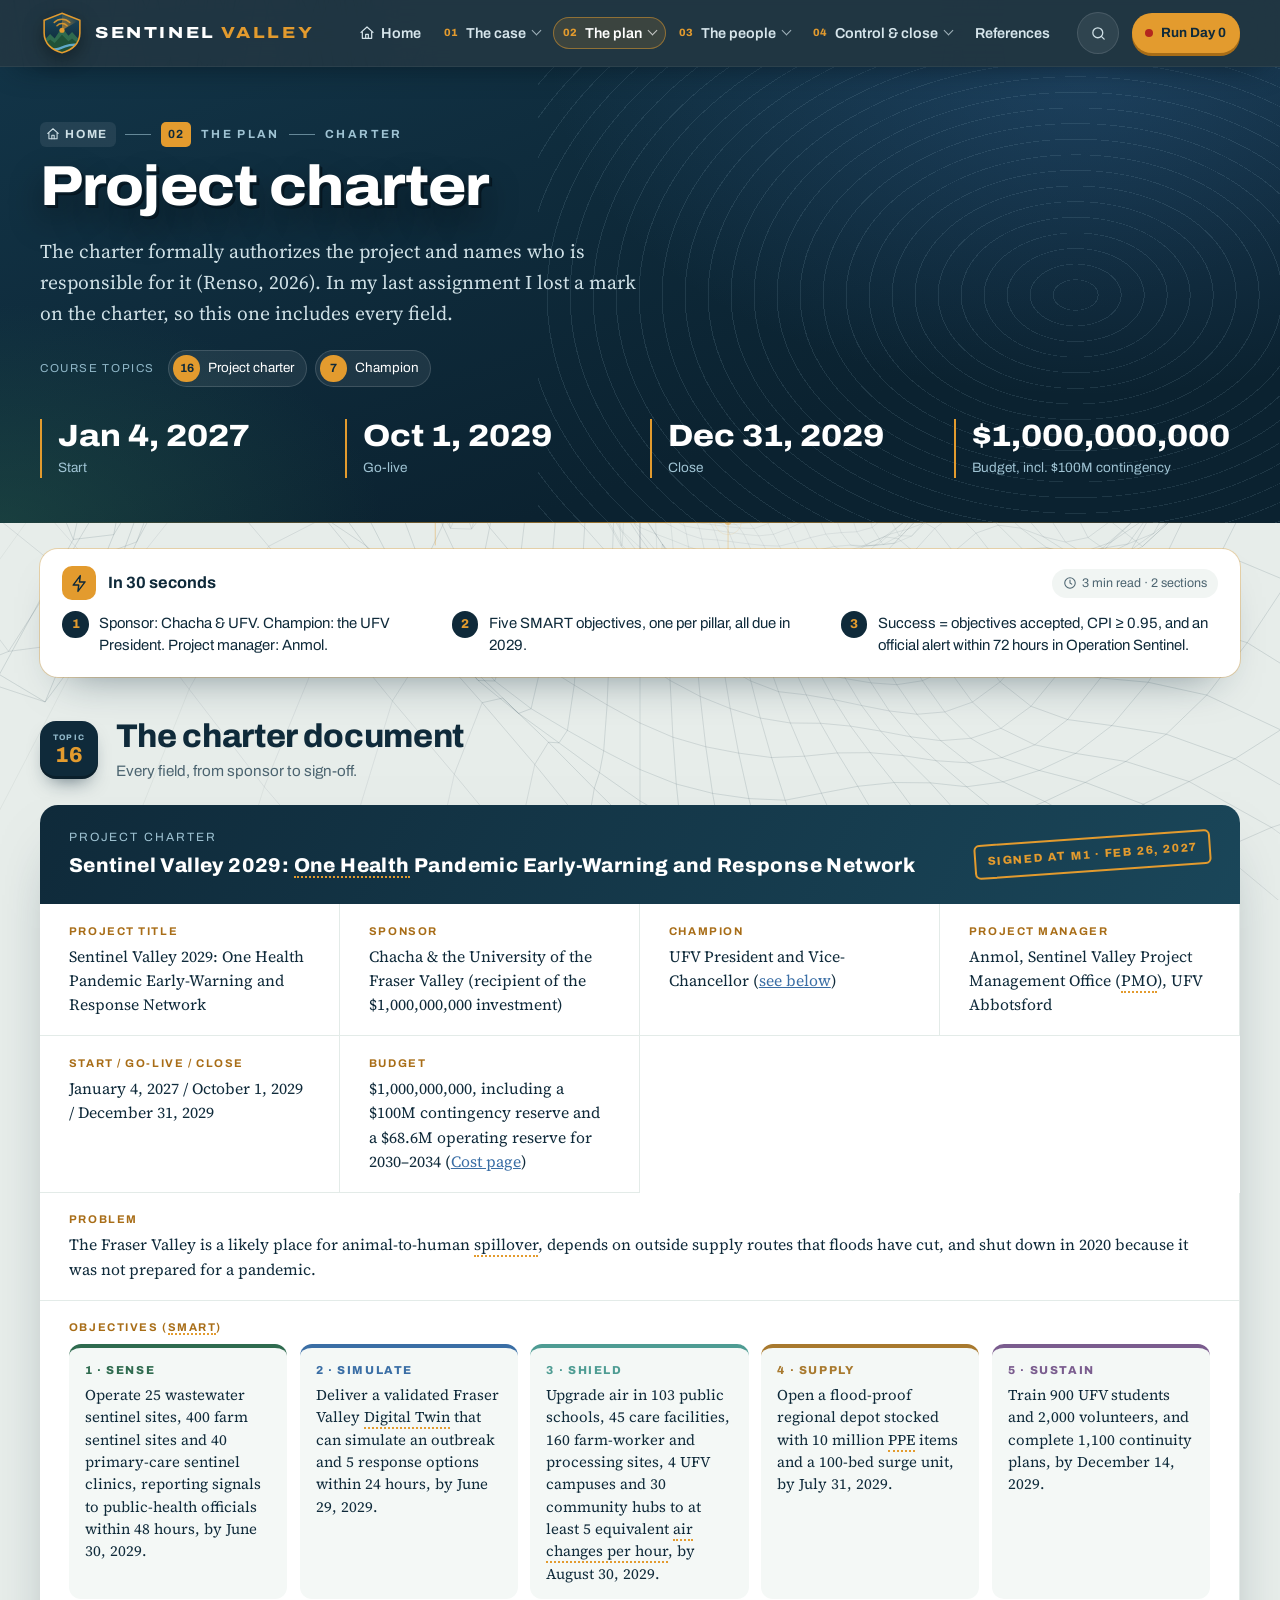
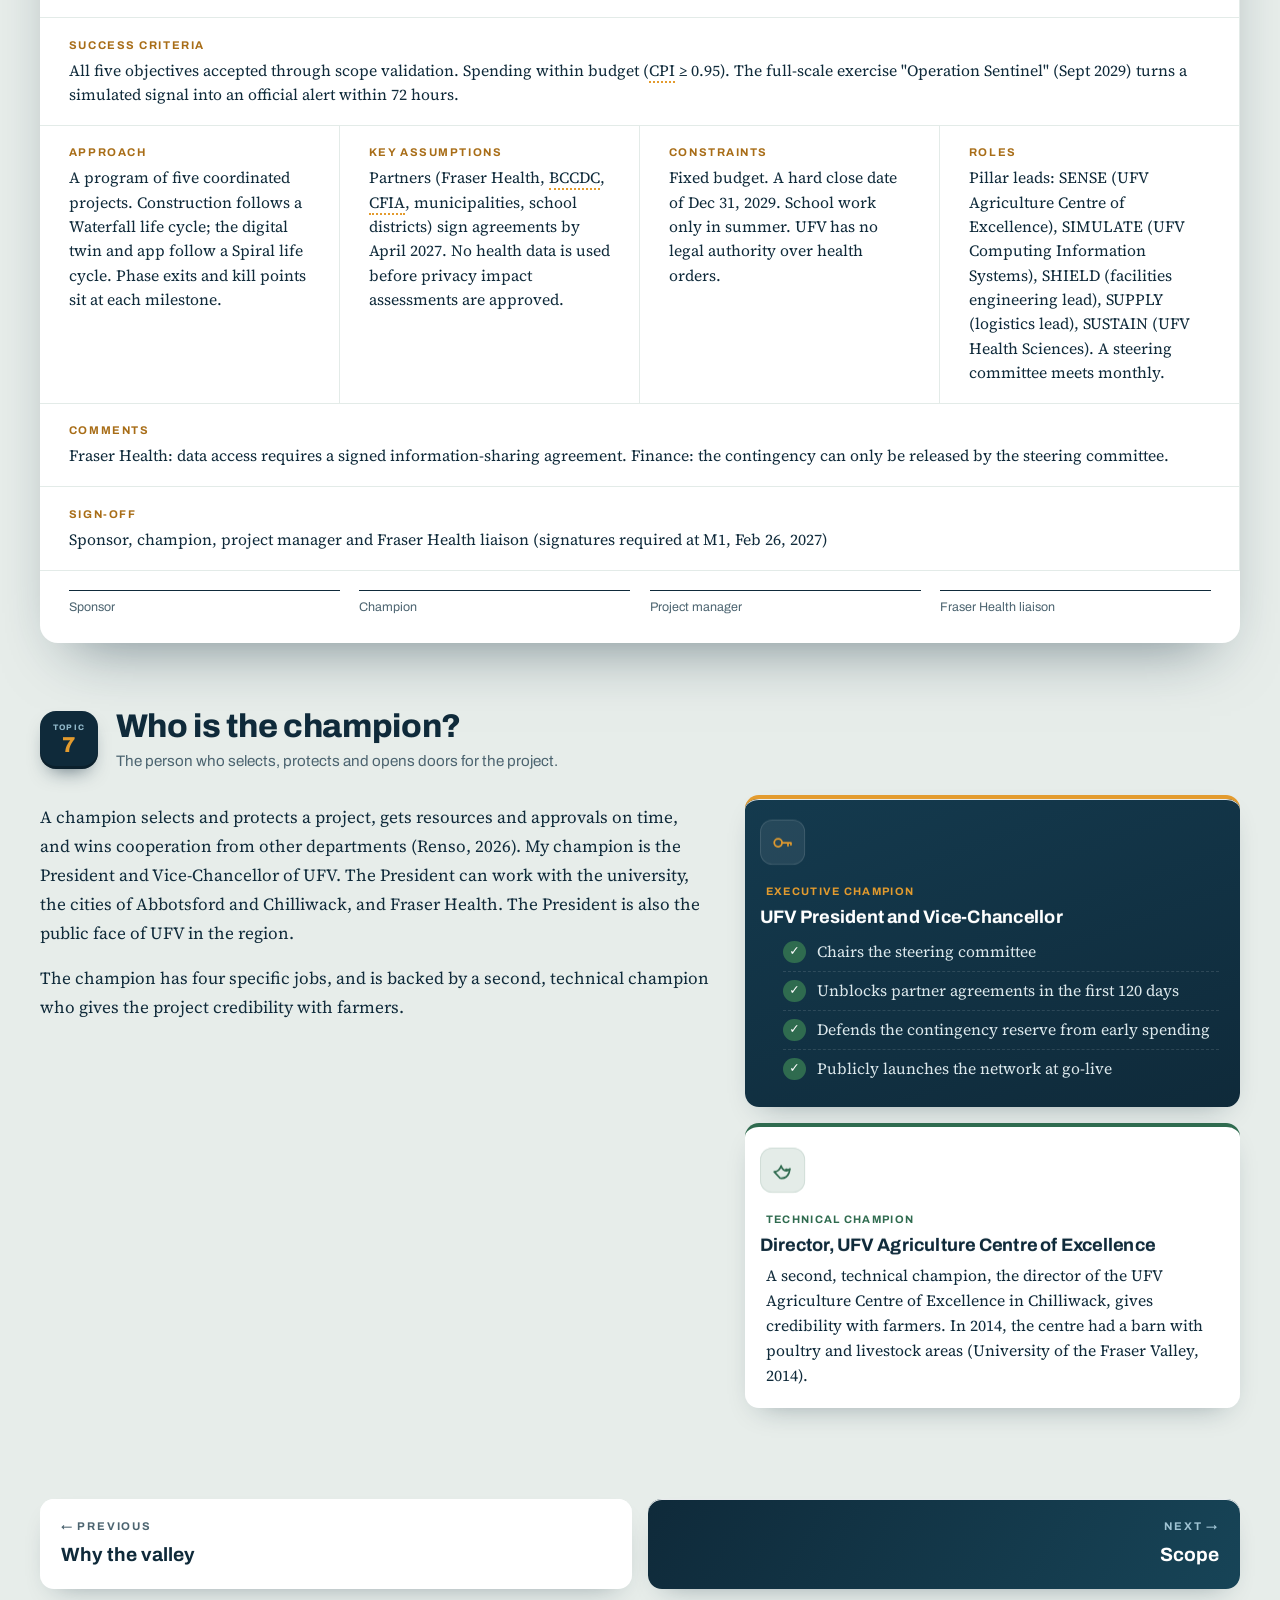
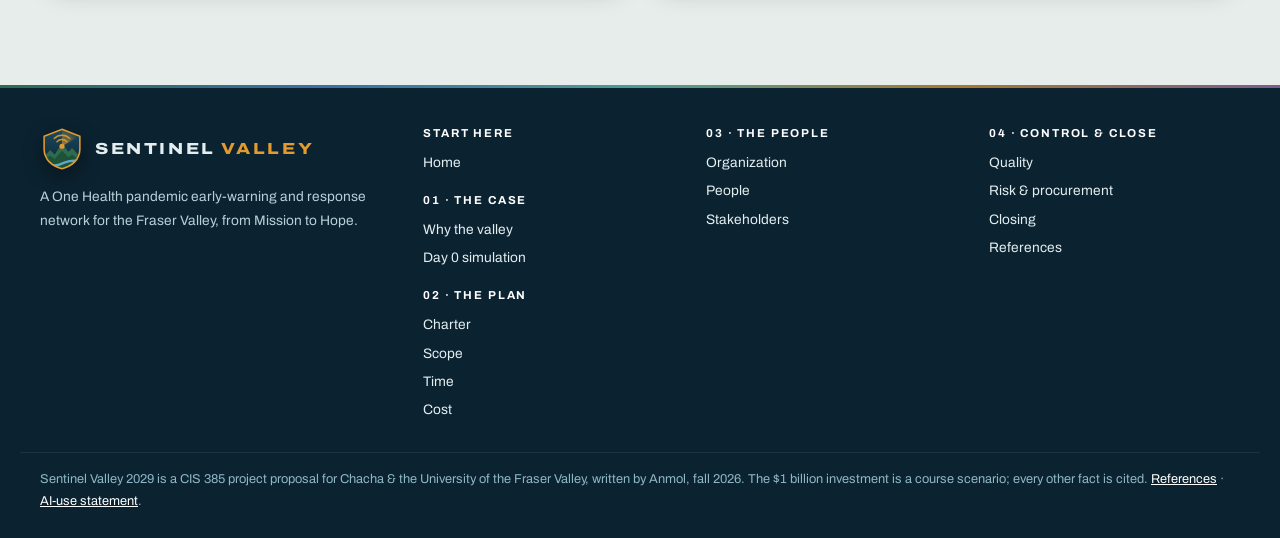
==== commit 23639749: "Restore AI-use statement; APA first use of BCCDC Co-Authored-By: Claude Opus 5.5 <noreply@anthropic." ====
--- a/charter.html
+++ b/charter.html
@@ -4,7 +4,7 @@
 <link rel="icon" href="favicon.svg" type="image/svg+xml"/>
 <link href="https://fonts.googleapis.com" rel="preconnect"/><link crossorigin="" href="https://fonts.gstatic.com" rel="preconnect"/>
 <link href="https://fonts.googleapis.com/css2?family=Archivo:wdth,wght@100..125,400..800&amp;family=Source+Serif+4:ital,opsz,wght@0,8..60,400;0,8..60,600;1,8..60,400&amp;display=swap" rel="stylesheet"/>
-<link href="style.css?v=mwtp3n7u" rel="stylesheet"/></head><body><a class="skip" href="#main">Skip to content</a>
+<link href="style.css?v=mwtq60zo" rel="stylesheet"/></head><body><a class="skip" href="#main">Skip to content</a>
 <svg class="sprite" aria-hidden="true"><symbol id="i-home" viewBox="0 0 24 24"><path d="M3 11l9-8 9 8M5 10v10h14V10"/><path d="M10 20v-6h4v6"/></symbol><symbol id="i-radar" viewBox="0 0 24 24"><circle cx="12" cy="12" r="9"/><circle cx="12" cy="12" r="5"/><path d="M12 12L18.5 5.5"/><circle cx="12" cy="12" r="1.3" fill="currentColor"/></symbol><symbol id="i-virus" viewBox="0 0 24 24"><circle cx="12" cy="12" r="5"/><path d="M12 2v3M12 19v3M2 12h3M19 12h3M4.9 4.9L7 7M17 17l2.1 2.1M4.9 19.1L7 17M17 7l2.1-2.1"/></symbol><symbol id="i-bird" viewBox="0 0 24 24"><path d="M4 13c4 0 6-3 7-6 1 3 3 5 6 5l3-2-1 4c-1.5 4-5 6-9 5.5L4 13z"/><circle cx="16.5" cy="11" r=".6" fill="currentColor"/></symbol><symbol id="i-air" viewBox="0 0 24 24"><path d="M3 8h11a3 3 0 1 0-3-3M3 12h15a3 3 0 1 1-3 3M3 16h7"/></symbol><symbol id="i-box" viewBox="0 0 24 24"><path d="M3 7l9-4 9 4v10l-9 4-9-4z"/><path d="M3 7l9 4 9-4M12 11v10"/></symbol><symbol id="i-cap" viewBox="0 0 24 24"><path d="M2 9l10-5 10 5-10 5z"/><path d="M6 11v5c3 2 9 2 12 0v-5M22 9v5"/></symbol><symbol id="i-people" viewBox="0 0 24 24"><circle cx="9" cy="8" r="3.2"/><path d="M3 20c0-3.5 2.7-6 6-6s6 2.5 6 6"/><circle cx="17" cy="9" r="2.5"/><path d="M16 14c3 0 5 2 5 5"/></symbol><symbol id="i-shield" viewBox="0 0 24 24"><path d="M12 3l8 3v6c0 5-3.5 8-8 9-4.5-1-8-4-8-9V6z"/><path d="M9 12l2 2 4-4"/></symbol><symbol id="i-chart" viewBox="0 0 24 24"><path d="M4 20V4M4 20h16"/><path d="M8 16v-4M12 16V8M16 16v-6"/></symbol><symbol id="i-clock" viewBox="0 0 24 24"><circle cx="12" cy="12" r="9"/><path d="M12 7v5l3 2"/></symbol><symbol id="i-dollar" viewBox="0 0 24 24"><circle cx="12" cy="12" r="9"/><path d="M15 9c-.5-1.2-1.7-2-3-2-1.7 0-3 1-3 2.4C9 13 15 11 15 14.6 15 16 13.7 17 12 17c-1.4 0-2.6-.8-3-2M12 5.5V7M12 17v1.5"/></symbol><symbol id="i-check" viewBox="0 0 24 24"><path d="M5 12l5 5 9-10"/></symbol><symbol id="i-flag" viewBox="0 0 24 24"><path d="M5 21V4M5 4h11l-2 4 2 4H5"/></symbol><symbol id="i-alert" viewBox="0 0 24 24"><path d="M12 3l10 18H2z"/><path d="M12 10v5M12 18v.01"/></symbol><symbol id="i-water" viewBox="0 0 24 24"><path d="M2 16c2-2 4-2 6 0s4 2 6 0 4-2 6 0M2 20c2-2 4-2 6 0s4 2 6 0 4-2 6 0"/><path d="M12 3c2 3 3.5 4.6 3.5 6.5a3.5 3.5 0 0 1-7 0C8.5 7.6 10 6 12 3z"/></symbol><symbol id="i-lab" viewBox="0 0 24 24"><path d="M9 3h6M10 3v6L4 19a1.5 1.5 0 0 0 1.3 2h13.4A1.5 1.5 0 0 0 20 19l-6-10V3"/><path d="M7 15h10"/></symbol><symbol id="i-cpu" viewBox="0 0 24 24"><rect x="6" y="6" width="12" height="12" rx="2"/><rect x="9.5" y="9.5" width="5" height="5"/><path d="M9 2v4M15 2v4M9 18v4M15 18v4M2 9h4M2 15h4M18 9h4M18 15h4"/></symbol><symbol id="i-doc" viewBox="0 0 24 24"><path d="M6 2h9l5 5v15H6z"/><path d="M14 2v6h6M9 13h8M9 17h6"/></symbol><symbol id="i-hand" viewBox="0 0 24 24"><path d="M8 13l3-3 2 1 4-3 4 4-6 6-3-1-2 1-5-4z"/><path d="M2 11l4-4 4 2M2 11l3 3"/></symbol><symbol id="i-mega" viewBox="0 0 24 24"><path d="M3 10v4h4l8 5V5L7 10z"/><path d="M18 9a4 4 0 0 1 0 6"/></symbol><symbol id="i-target" viewBox="0 0 24 24"><circle cx="12" cy="12" r="9"/><circle cx="12" cy="12" r="5"/><circle cx="12" cy="12" r="1.5"/></symbol><symbol id="i-layers" viewBox="0 0 24 24"><path d="M12 3l9 5-9 5-9-5z"/><path d="M3 13l9 5 9-5"/></symbol><symbol id="i-cycle" viewBox="0 0 24 24"><path d="M20 11a8 8 0 0 0-14.5-4.5M4 13a8 8 0 0 0 14.5 4.5"/><path d="M5 3v4h4M19 21v-4h-4"/></symbol><symbol id="i-building" viewBox="0 0 24 24"><path d="M4 21V5l8-3v19M12 8l8 3v10M2 21h20"/><path d="M7 8h2M7 12h2M7 16h2M15 14h2M15 17h2"/></symbol><symbol id="i-key" viewBox="0 0 24 24"><circle cx="8" cy="12" r="4"/><path d="M12 12h9M18 12v3M21 12v2"/></symbol><symbol id="i-star" viewBox="0 0 24 24"><path d="M12 3l2.7 5.6 6.1.9-4.4 4.3 1 6.1L12 17l-5.4 2.9 1-6.1L3.2 9.5l6.1-.9z"/></symbol><symbol id="i-arrow" viewBox="0 0 24 24"><path d="M5 12h14M13 6l6 6-6 6"/></symbol><symbol id="i-calendar" viewBox="0 0 24 24"><rect x="3" y="5" width="18" height="16" rx="2"/><path d="M3 10h18M8 3v4M16 3v4"/></symbol><symbol id="i-truck" viewBox="0 0 24 24"><path d="M2 6h12v10H2zM14 10h4l3 3v3h-7"/><circle cx="6" cy="18" r="2"/><circle cx="17" cy="18" r="2"/></symbol><symbol id="i-lock" viewBox="0 0 24 24"><rect x="4" y="11" width="16" height="10" rx="2"/><path d="M8 11V7a4 4 0 0 1 8 0v4"/></symbol><symbol id="i-book" viewBox="0 0 24 24"><path d="M4 4h6a3 3 0 0 1 3 3v13a2 2 0 0 0-2-2H4zM20 4h-6a3 3 0 0 0-3 3"/><path d="M20 4v14h-7"/></symbol><symbol id="i-spark" viewBox="0 0 24 24"><path d="M12 3v4M12 17v4M3 12h4M17 12h4M6 6l2.5 2.5M15.5 15.5L18 18M6 18l2.5-2.5M15.5 8.5L18 6"/></symbol><symbol id="i-tool" viewBox="0 0 24 24"><path d="M14.5 6.5a4 4 0 0 0-5.3 5.3L3 18l3 3 6.2-6.2a4 4 0 0 0 5.3-5.3l-2.5 2.5-2.5-.5-.5-2.5z"/></symbol><symbol id="i-eye" viewBox="0 0 24 24"><path d="M2 12s3.5-7 10-7 10 7 10 7-3.5 7-10 7S2 12 2 12z"/><circle cx="12" cy="12" r="3"/></symbol><symbol id="i-globe" viewBox="0 0 24 24"><circle cx="12" cy="12" r="9"/><path d="M3 12h18M12 3c3 3.5 3 14.5 0 18M12 3c-3 3.5-3 14.5 0 18"/></symbol><symbol id="i-heart" viewBox="0 0 24 24"><path d="M12 20s-8-4.5-8-10.5A4.5 4.5 0 0 1 12 7a4.5 4.5 0 0 1 8 2.5C20 15.5 12 20 12 20z"/></symbol><symbol id="i-scale" viewBox="0 0 24 24"><path d="M12 3v18M5 21h14M4 8h16M7 8l-3 6a3 3 0 0 0 6 0zM17 8l-3 6a3 3 0 0 0 6 0z"/></symbol><symbol id="i-bolt" viewBox="0 0 24 24"><path d="M13 2L4 14h7l-1 8 9-12h-7z"/></symbol><symbol id="i-search" viewBox="0 0 24 24"><circle cx="11" cy="11" r="7"/><path d="M20 20l-4-4"/></symbol><symbol id="i-list" viewBox="0 0 24 24"><path d="M9 6h12M9 12h12M9 18h12"/><circle cx="4.5" cy="6" r="1" fill="currentColor"/><circle cx="4.5" cy="12" r="1" fill="currentColor"/><circle cx="4.5" cy="18" r="1" fill="currentColor"/></symbol><symbol id="i-text" viewBox="0 0 24 24"><path d="M3 19l5-14 5 14M5 14h6M15 19l3.5-9 3.5 9M16.2 16h4.6"/></symbol><symbol id="i-up" viewBox="0 0 24 24"><path d="M12 19V5M5 12l7-7 7 7"/></symbol><symbol id="i-info" viewBox="0 0 24 24"><circle cx="12" cy="12" r="9"/><path d="M12 11v6M12 7.5v.01"/></symbol><symbol id="i-enter" viewBox="0 0 24 24"><path d="M20 5v7a3 3 0 0 1-3 3H5M9 11l-4 4 4 4"/></symbol></svg>
 <header class="site"><div class="bar"><a class="brand" href="index.html" aria-label="Sentinel Valley 2029, home"><svg class="mark" viewBox="0 0 48 48" aria-hidden="true"><defs><clipPath id="lgc"><path d="M24 2.5L43.5 10v14c0 11.5-8.6 18.8-19.5 21.5C13.1 42.8 4.5 35.5 4.5 24V10z"/></clipPath><linearGradient id="lgg" x1="0" y1="0" x2="0" y2="1"><stop offset="0" stop-color="#1C4A60"/><stop offset="1" stop-color="#0B2230"/></linearGradient><radialGradient id="lgs" cx="24" cy="21" r="20" gradientUnits="userSpaceOnUse"><stop offset="0" stop-color="#E39B2E" stop-opacity=".75"/><stop offset="1" stop-color="#E39B2E" stop-opacity="0"/></radialGradient></defs>
 <path d="M24 2.5L43.5 10v14c0 11.5-8.6 18.8-19.5 21.5C13.1 42.8 4.5 35.5 4.5 24V10z" fill="url(#lgg)"/>
@@ -91,5 +91,5 @@
 <path d="M24 2.5L43.5 10v14c0 11.5-8.6 18.8-19.5 21.5C13.1 42.8 4.5 35.5 4.5 24V10z" fill="none" stroke="#E39B2E" stroke-width="1.7"/></svg><span class="word"><b>SENTINEL<i>VALLEY</i></b><small>2029 · One Health early warning</small></span></a><p>A One Health pandemic early-warning and response network for the Fraser Valley, from Mission to Hope.</p></div>
 <div><h4>Start here</h4><ul><li><a href="index.html">Home</a></li></ul><h4 style="margin-top:1.2rem">01 · The case</h4><ul><li><a href="why.html">Why the valley</a></li><li><a href="simulation.html">Day 0 simulation</a></li></ul><h4 style="margin-top:1.2rem">02 · The plan</h4><ul><li><a href="charter.html">Charter</a></li><li><a href="scope.html">Scope</a></li><li><a href="time.html">Time</a></li><li><a href="cost.html">Cost</a></li></ul></div>
 <div><h4>03 · The people</h4><ul><li><a href="organization.html">Organization</a></li><li><a href="people.html">People</a></li><li><a href="stakeholders.html">Stakeholders</a></li></ul></div><div><h4>04 · Control &amp; close</h4><ul><li><a href="quality.html">Quality</a></li><li><a href="risk.html">Risk &amp; procurement</a></li><li><a href="closing.html">Closing</a></li><li><a href="references.html">References</a></li></ul></div></div>
-<div class="fine">Sentinel Valley 2029 is a CIS 385 project proposal for Chacha &amp; the University of the Fraser Valley, written by Anmol, fall 2026. The $1 billion investment is a course scenario; every other fact is cited. <a href="references.html">References</a>.</div></footer>
-<script src="budget.js?v=mwtp3n7u"></script><script src="app.js?v=mwtp3n7u"></script></body></html>
+<div class="fine">Sentinel Valley 2029 is a CIS 385 project proposal for Chacha &amp; the University of the Fraser Valley, written by Anmol, fall 2026. The $1 billion investment is a course scenario; every other fact is cited. <a href="references.html">References</a> · <a href="references.html#ai-use">AI-use statement</a>.</div></footer>
+<script src="budget.js?v=mwtq60zo"></script><script src="app.js?v=mwtq60zo"></script></body></html>
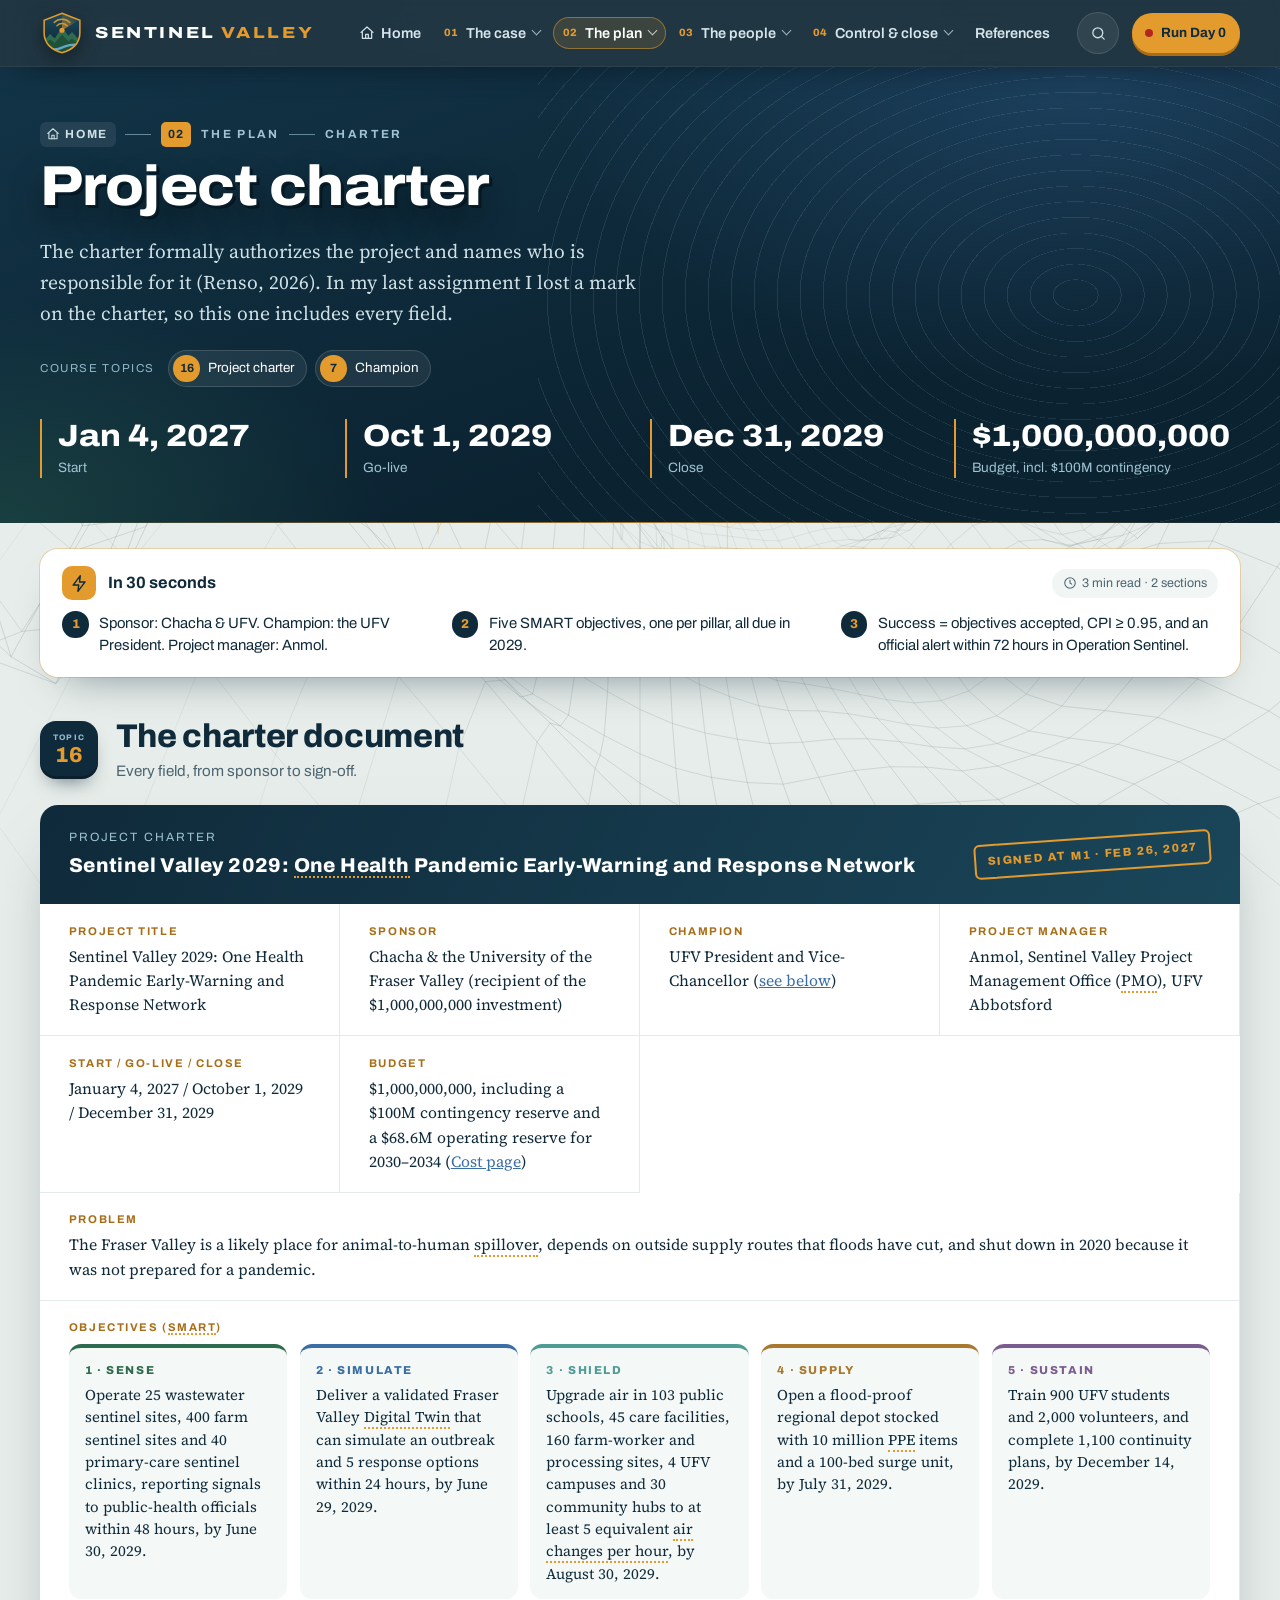
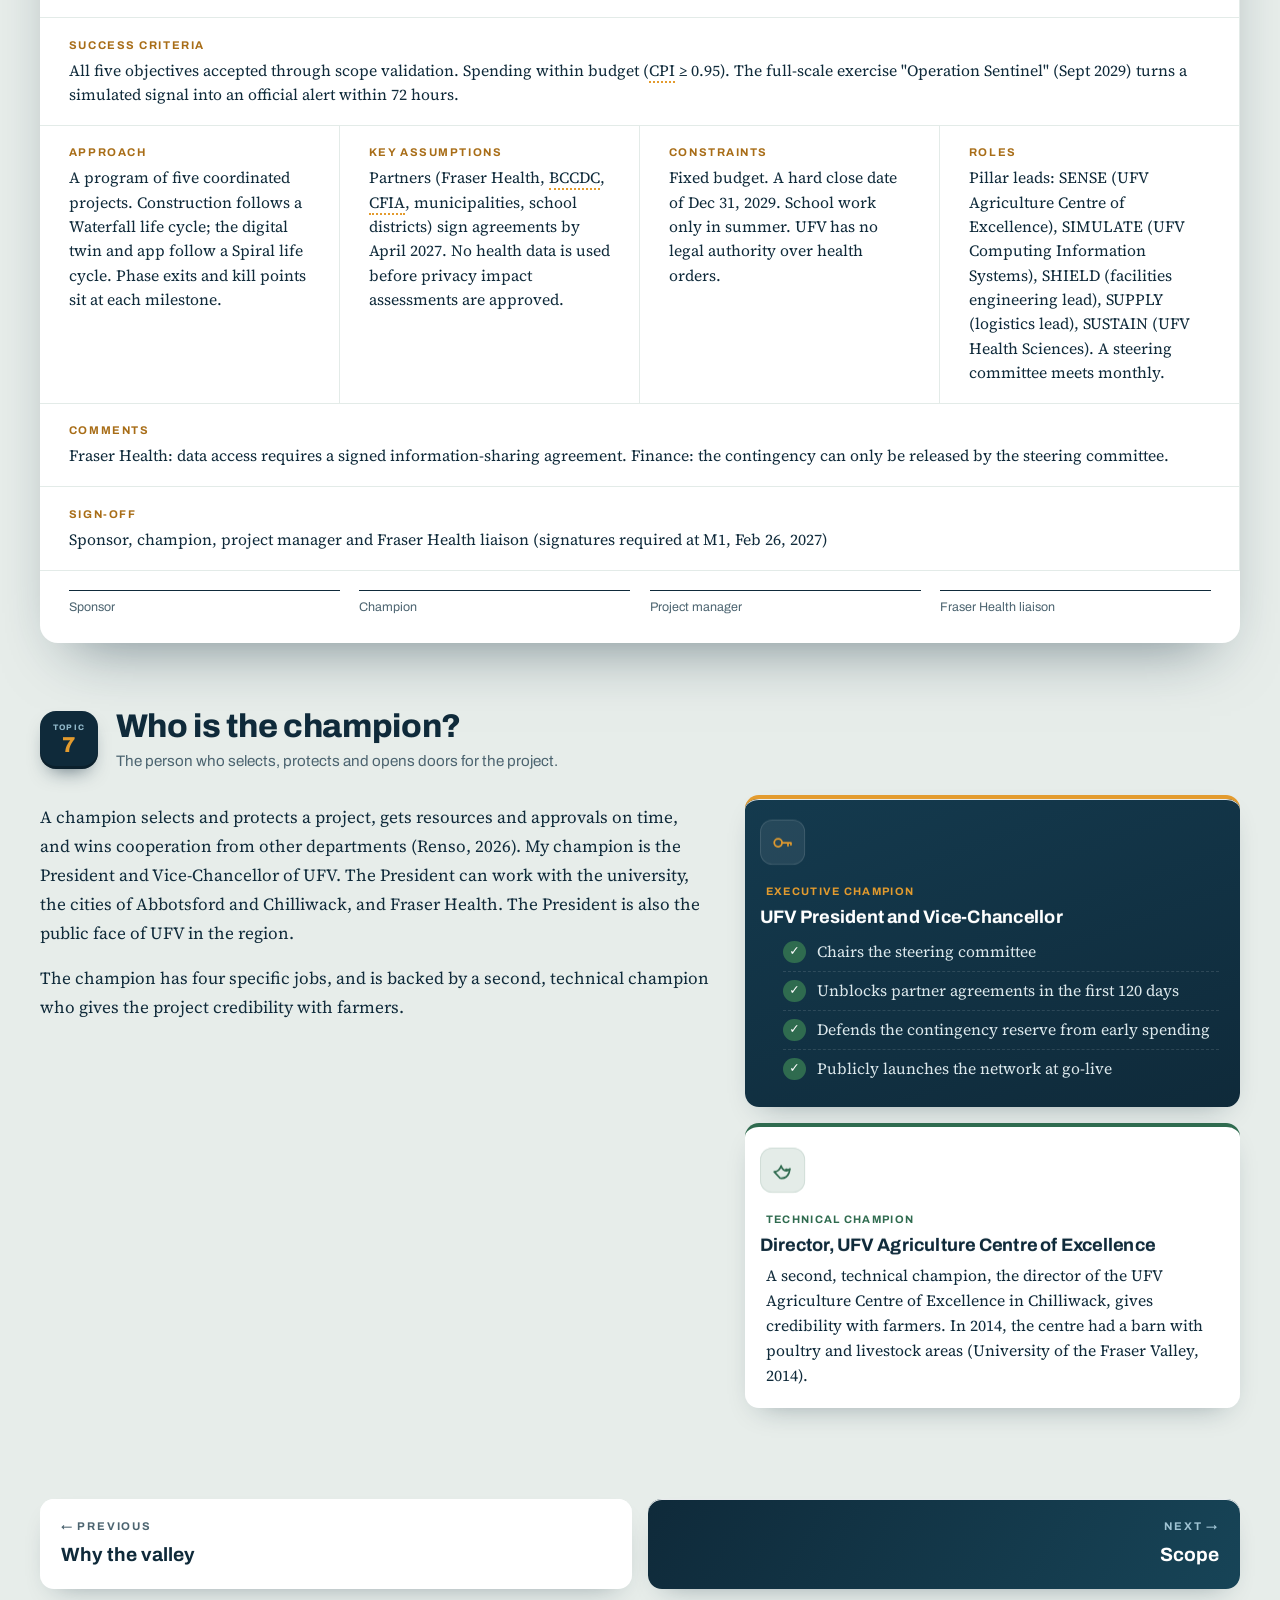
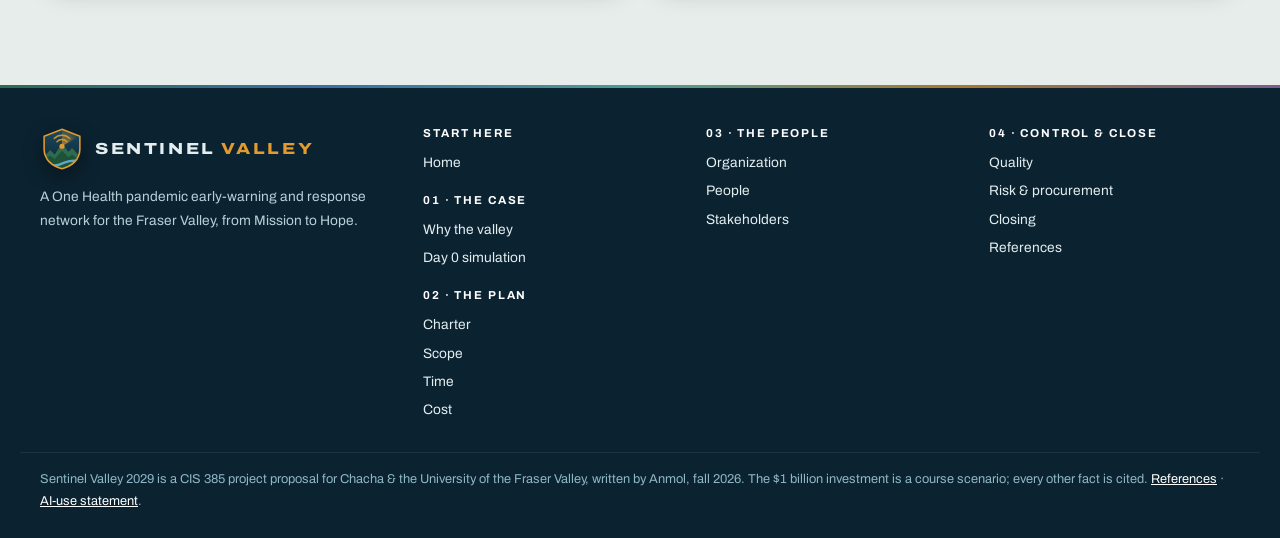
==== commit c20b22cc: "Budget map popups show the same basis and citations as the table Co-Authored-By: Claude Opus 5.5 <no" ====
--- a/charter.html
+++ b/charter.html
@@ -4,7 +4,7 @@
 <link rel="icon" href="favicon.svg" type="image/svg+xml"/>
 <link href="https://fonts.googleapis.com" rel="preconnect"/><link crossorigin="" href="https://fonts.gstatic.com" rel="preconnect"/>
 <link href="https://fonts.googleapis.com/css2?family=Archivo:wdth,wght@100..125,400..800&amp;family=Source+Serif+4:ital,opsz,wght@0,8..60,400;0,8..60,600;1,8..60,400&amp;display=swap" rel="stylesheet"/>
-<link href="style.css?v=mwtq60zo" rel="stylesheet"/></head><body><a class="skip" href="#main">Skip to content</a>
+<link href="style.css?v=mwu57pds" rel="stylesheet"/></head><body><a class="skip" href="#main">Skip to content</a>
 <svg class="sprite" aria-hidden="true"><symbol id="i-home" viewBox="0 0 24 24"><path d="M3 11l9-8 9 8M5 10v10h14V10"/><path d="M10 20v-6h4v6"/></symbol><symbol id="i-radar" viewBox="0 0 24 24"><circle cx="12" cy="12" r="9"/><circle cx="12" cy="12" r="5"/><path d="M12 12L18.5 5.5"/><circle cx="12" cy="12" r="1.3" fill="currentColor"/></symbol><symbol id="i-virus" viewBox="0 0 24 24"><circle cx="12" cy="12" r="5"/><path d="M12 2v3M12 19v3M2 12h3M19 12h3M4.9 4.9L7 7M17 17l2.1 2.1M4.9 19.1L7 17M17 7l2.1-2.1"/></symbol><symbol id="i-bird" viewBox="0 0 24 24"><path d="M4 13c4 0 6-3 7-6 1 3 3 5 6 5l3-2-1 4c-1.5 4-5 6-9 5.5L4 13z"/><circle cx="16.5" cy="11" r=".6" fill="currentColor"/></symbol><symbol id="i-air" viewBox="0 0 24 24"><path d="M3 8h11a3 3 0 1 0-3-3M3 12h15a3 3 0 1 1-3 3M3 16h7"/></symbol><symbol id="i-box" viewBox="0 0 24 24"><path d="M3 7l9-4 9 4v10l-9 4-9-4z"/><path d="M3 7l9 4 9-4M12 11v10"/></symbol><symbol id="i-cap" viewBox="0 0 24 24"><path d="M2 9l10-5 10 5-10 5z"/><path d="M6 11v5c3 2 9 2 12 0v-5M22 9v5"/></symbol><symbol id="i-people" viewBox="0 0 24 24"><circle cx="9" cy="8" r="3.2"/><path d="M3 20c0-3.5 2.7-6 6-6s6 2.5 6 6"/><circle cx="17" cy="9" r="2.5"/><path d="M16 14c3 0 5 2 5 5"/></symbol><symbol id="i-shield" viewBox="0 0 24 24"><path d="M12 3l8 3v6c0 5-3.5 8-8 9-4.5-1-8-4-8-9V6z"/><path d="M9 12l2 2 4-4"/></symbol><symbol id="i-chart" viewBox="0 0 24 24"><path d="M4 20V4M4 20h16"/><path d="M8 16v-4M12 16V8M16 16v-6"/></symbol><symbol id="i-clock" viewBox="0 0 24 24"><circle cx="12" cy="12" r="9"/><path d="M12 7v5l3 2"/></symbol><symbol id="i-dollar" viewBox="0 0 24 24"><circle cx="12" cy="12" r="9"/><path d="M15 9c-.5-1.2-1.7-2-3-2-1.7 0-3 1-3 2.4C9 13 15 11 15 14.6 15 16 13.7 17 12 17c-1.4 0-2.6-.8-3-2M12 5.5V7M12 17v1.5"/></symbol><symbol id="i-check" viewBox="0 0 24 24"><path d="M5 12l5 5 9-10"/></symbol><symbol id="i-flag" viewBox="0 0 24 24"><path d="M5 21V4M5 4h11l-2 4 2 4H5"/></symbol><symbol id="i-alert" viewBox="0 0 24 24"><path d="M12 3l10 18H2z"/><path d="M12 10v5M12 18v.01"/></symbol><symbol id="i-water" viewBox="0 0 24 24"><path d="M2 16c2-2 4-2 6 0s4 2 6 0 4-2 6 0M2 20c2-2 4-2 6 0s4 2 6 0 4-2 6 0"/><path d="M12 3c2 3 3.5 4.6 3.5 6.5a3.5 3.5 0 0 1-7 0C8.5 7.6 10 6 12 3z"/></symbol><symbol id="i-lab" viewBox="0 0 24 24"><path d="M9 3h6M10 3v6L4 19a1.5 1.5 0 0 0 1.3 2h13.4A1.5 1.5 0 0 0 20 19l-6-10V3"/><path d="M7 15h10"/></symbol><symbol id="i-cpu" viewBox="0 0 24 24"><rect x="6" y="6" width="12" height="12" rx="2"/><rect x="9.5" y="9.5" width="5" height="5"/><path d="M9 2v4M15 2v4M9 18v4M15 18v4M2 9h4M2 15h4M18 9h4M18 15h4"/></symbol><symbol id="i-doc" viewBox="0 0 24 24"><path d="M6 2h9l5 5v15H6z"/><path d="M14 2v6h6M9 13h8M9 17h6"/></symbol><symbol id="i-hand" viewBox="0 0 24 24"><path d="M8 13l3-3 2 1 4-3 4 4-6 6-3-1-2 1-5-4z"/><path d="M2 11l4-4 4 2M2 11l3 3"/></symbol><symbol id="i-mega" viewBox="0 0 24 24"><path d="M3 10v4h4l8 5V5L7 10z"/><path d="M18 9a4 4 0 0 1 0 6"/></symbol><symbol id="i-target" viewBox="0 0 24 24"><circle cx="12" cy="12" r="9"/><circle cx="12" cy="12" r="5"/><circle cx="12" cy="12" r="1.5"/></symbol><symbol id="i-layers" viewBox="0 0 24 24"><path d="M12 3l9 5-9 5-9-5z"/><path d="M3 13l9 5 9-5"/></symbol><symbol id="i-cycle" viewBox="0 0 24 24"><path d="M20 11a8 8 0 0 0-14.5-4.5M4 13a8 8 0 0 0 14.5 4.5"/><path d="M5 3v4h4M19 21v-4h-4"/></symbol><symbol id="i-building" viewBox="0 0 24 24"><path d="M4 21V5l8-3v19M12 8l8 3v10M2 21h20"/><path d="M7 8h2M7 12h2M7 16h2M15 14h2M15 17h2"/></symbol><symbol id="i-key" viewBox="0 0 24 24"><circle cx="8" cy="12" r="4"/><path d="M12 12h9M18 12v3M21 12v2"/></symbol><symbol id="i-star" viewBox="0 0 24 24"><path d="M12 3l2.7 5.6 6.1.9-4.4 4.3 1 6.1L12 17l-5.4 2.9 1-6.1L3.2 9.5l6.1-.9z"/></symbol><symbol id="i-arrow" viewBox="0 0 24 24"><path d="M5 12h14M13 6l6 6-6 6"/></symbol><symbol id="i-calendar" viewBox="0 0 24 24"><rect x="3" y="5" width="18" height="16" rx="2"/><path d="M3 10h18M8 3v4M16 3v4"/></symbol><symbol id="i-truck" viewBox="0 0 24 24"><path d="M2 6h12v10H2zM14 10h4l3 3v3h-7"/><circle cx="6" cy="18" r="2"/><circle cx="17" cy="18" r="2"/></symbol><symbol id="i-lock" viewBox="0 0 24 24"><rect x="4" y="11" width="16" height="10" rx="2"/><path d="M8 11V7a4 4 0 0 1 8 0v4"/></symbol><symbol id="i-book" viewBox="0 0 24 24"><path d="M4 4h6a3 3 0 0 1 3 3v13a2 2 0 0 0-2-2H4zM20 4h-6a3 3 0 0 0-3 3"/><path d="M20 4v14h-7"/></symbol><symbol id="i-spark" viewBox="0 0 24 24"><path d="M12 3v4M12 17v4M3 12h4M17 12h4M6 6l2.5 2.5M15.5 15.5L18 18M6 18l2.5-2.5M15.5 8.5L18 6"/></symbol><symbol id="i-tool" viewBox="0 0 24 24"><path d="M14.5 6.5a4 4 0 0 0-5.3 5.3L3 18l3 3 6.2-6.2a4 4 0 0 0 5.3-5.3l-2.5 2.5-2.5-.5-.5-2.5z"/></symbol><symbol id="i-eye" viewBox="0 0 24 24"><path d="M2 12s3.5-7 10-7 10 7 10 7-3.5 7-10 7S2 12 2 12z"/><circle cx="12" cy="12" r="3"/></symbol><symbol id="i-globe" viewBox="0 0 24 24"><circle cx="12" cy="12" r="9"/><path d="M3 12h18M12 3c3 3.5 3 14.5 0 18M12 3c-3 3.5-3 14.5 0 18"/></symbol><symbol id="i-heart" viewBox="0 0 24 24"><path d="M12 20s-8-4.5-8-10.5A4.5 4.5 0 0 1 12 7a4.5 4.5 0 0 1 8 2.5C20 15.5 12 20 12 20z"/></symbol><symbol id="i-scale" viewBox="0 0 24 24"><path d="M12 3v18M5 21h14M4 8h16M7 8l-3 6a3 3 0 0 0 6 0zM17 8l-3 6a3 3 0 0 0 6 0z"/></symbol><symbol id="i-bolt" viewBox="0 0 24 24"><path d="M13 2L4 14h7l-1 8 9-12h-7z"/></symbol><symbol id="i-search" viewBox="0 0 24 24"><circle cx="11" cy="11" r="7"/><path d="M20 20l-4-4"/></symbol><symbol id="i-list" viewBox="0 0 24 24"><path d="M9 6h12M9 12h12M9 18h12"/><circle cx="4.5" cy="6" r="1" fill="currentColor"/><circle cx="4.5" cy="12" r="1" fill="currentColor"/><circle cx="4.5" cy="18" r="1" fill="currentColor"/></symbol><symbol id="i-text" viewBox="0 0 24 24"><path d="M3 19l5-14 5 14M5 14h6M15 19l3.5-9 3.5 9M16.2 16h4.6"/></symbol><symbol id="i-up" viewBox="0 0 24 24"><path d="M12 19V5M5 12l7-7 7 7"/></symbol><symbol id="i-info" viewBox="0 0 24 24"><circle cx="12" cy="12" r="9"/><path d="M12 11v6M12 7.5v.01"/></symbol><symbol id="i-enter" viewBox="0 0 24 24"><path d="M20 5v7a3 3 0 0 1-3 3H5M9 11l-4 4 4 4"/></symbol></svg>
 <header class="site"><div class="bar"><a class="brand" href="index.html" aria-label="Sentinel Valley 2029, home"><svg class="mark" viewBox="0 0 48 48" aria-hidden="true"><defs><clipPath id="lgc"><path d="M24 2.5L43.5 10v14c0 11.5-8.6 18.8-19.5 21.5C13.1 42.8 4.5 35.5 4.5 24V10z"/></clipPath><linearGradient id="lgg" x1="0" y1="0" x2="0" y2="1"><stop offset="0" stop-color="#1C4A60"/><stop offset="1" stop-color="#0B2230"/></linearGradient><radialGradient id="lgs" cx="24" cy="21" r="20" gradientUnits="userSpaceOnUse"><stop offset="0" stop-color="#E39B2E" stop-opacity=".75"/><stop offset="1" stop-color="#E39B2E" stop-opacity="0"/></radialGradient></defs>
 <path d="M24 2.5L43.5 10v14c0 11.5-8.6 18.8-19.5 21.5C13.1 42.8 4.5 35.5 4.5 24V10z" fill="url(#lgg)"/>
@@ -92,4 +92,4 @@
 <div><h4>Start here</h4><ul><li><a href="index.html">Home</a></li></ul><h4 style="margin-top:1.2rem">01 · The case</h4><ul><li><a href="why.html">Why the valley</a></li><li><a href="simulation.html">Day 0 simulation</a></li></ul><h4 style="margin-top:1.2rem">02 · The plan</h4><ul><li><a href="charter.html">Charter</a></li><li><a href="scope.html">Scope</a></li><li><a href="time.html">Time</a></li><li><a href="cost.html">Cost</a></li></ul></div>
 <div><h4>03 · The people</h4><ul><li><a href="organization.html">Organization</a></li><li><a href="people.html">People</a></li><li><a href="stakeholders.html">Stakeholders</a></li></ul></div><div><h4>04 · Control &amp; close</h4><ul><li><a href="quality.html">Quality</a></li><li><a href="risk.html">Risk &amp; procurement</a></li><li><a href="closing.html">Closing</a></li><li><a href="references.html">References</a></li></ul></div></div>
 <div class="fine">Sentinel Valley 2029 is a CIS 385 project proposal for Chacha &amp; the University of the Fraser Valley, written by Anmol, fall 2026. The $1 billion investment is a course scenario; every other fact is cited. <a href="references.html">References</a> · <a href="references.html#ai-use">AI-use statement</a>.</div></footer>
-<script src="budget.js?v=mwtq60zo"></script><script src="app.js?v=mwtq60zo"></script></body></html>
+<script src="budget.js?v=mwu57pds"></script><script src="app.js?v=mwu57pds"></script></body></html>
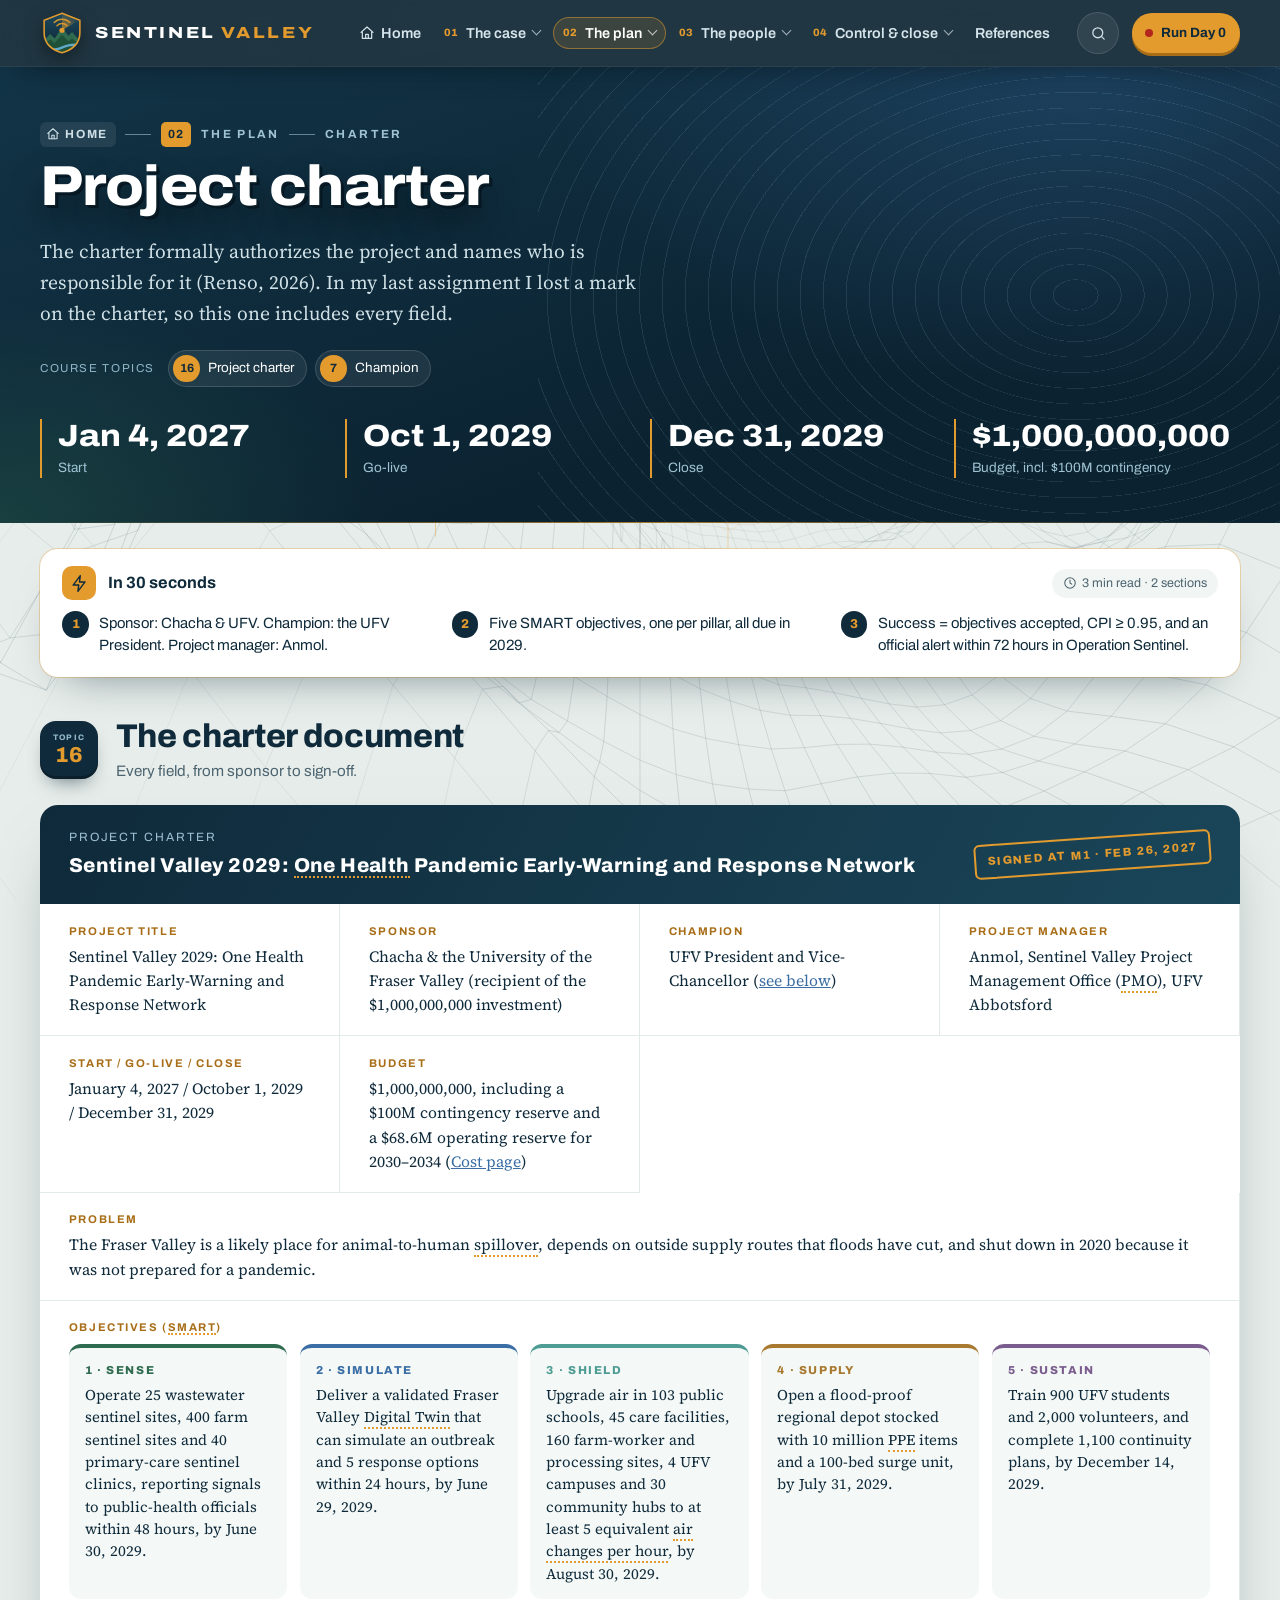
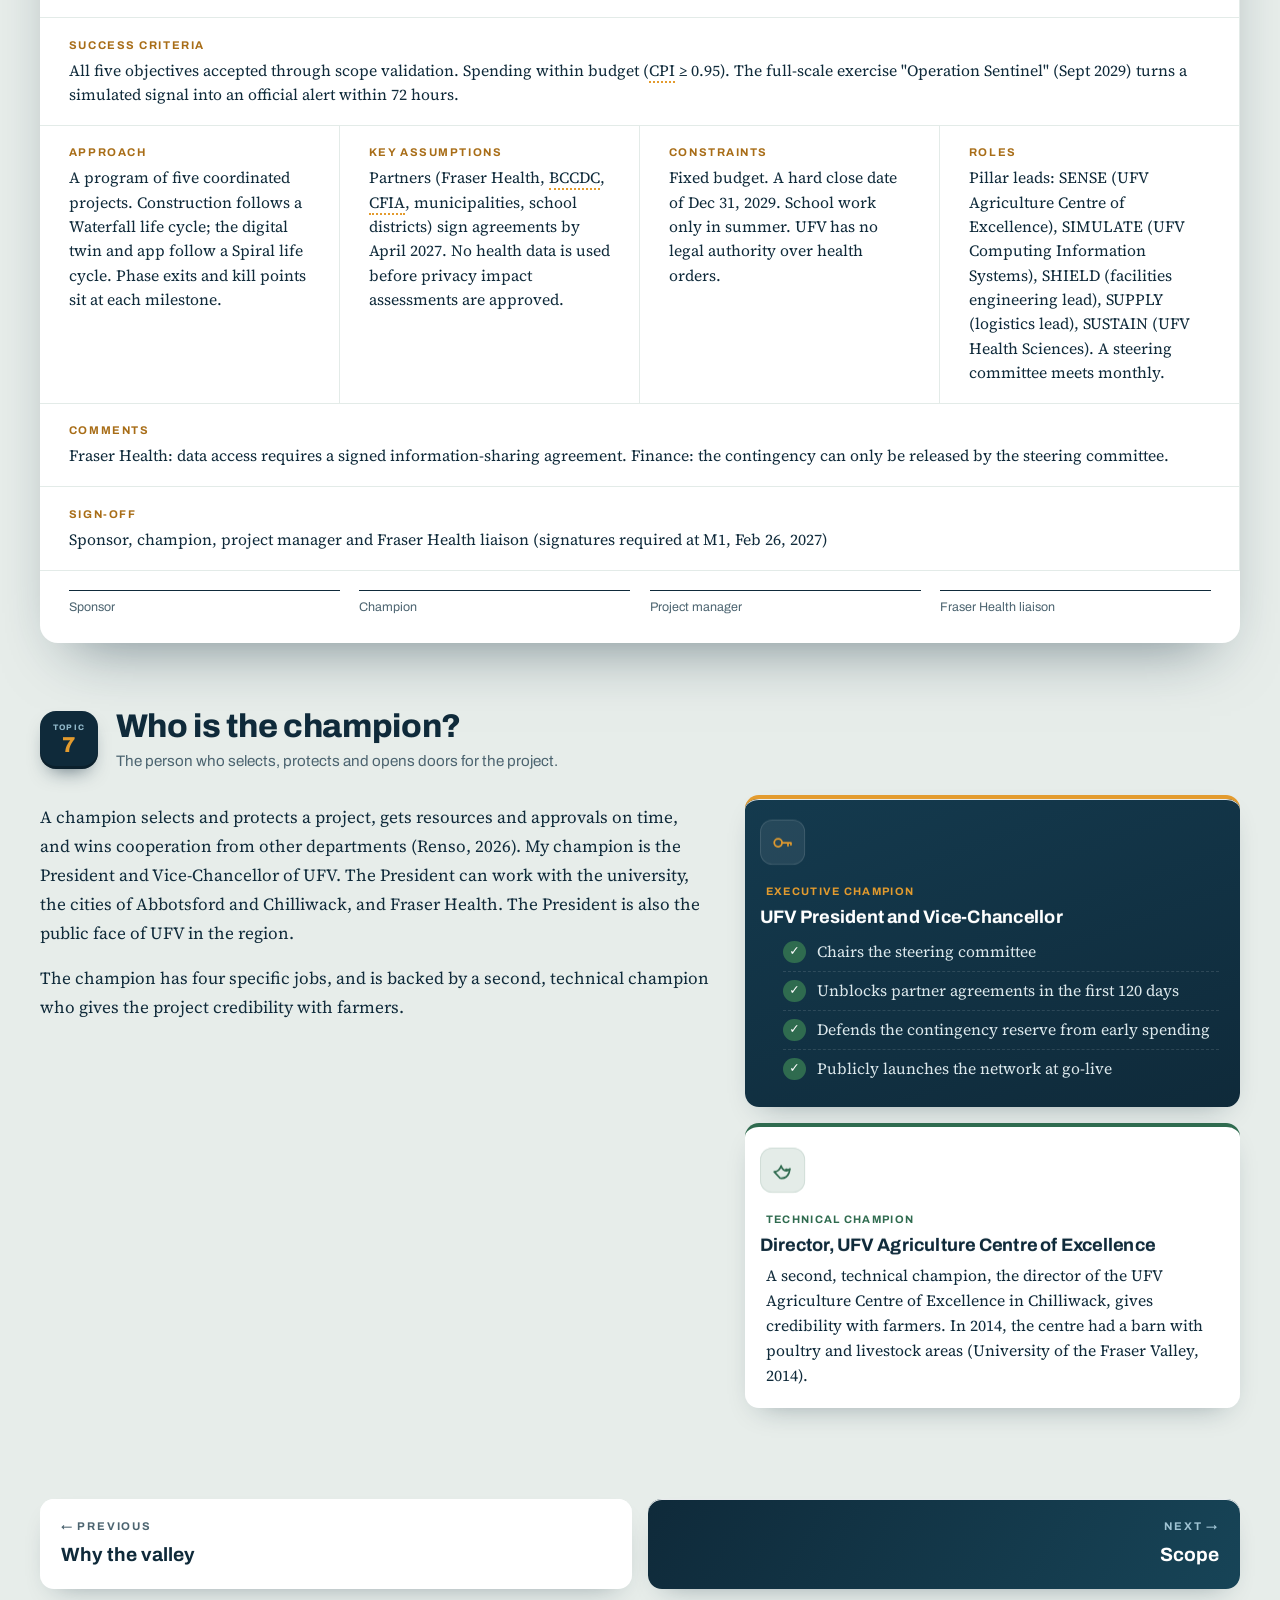
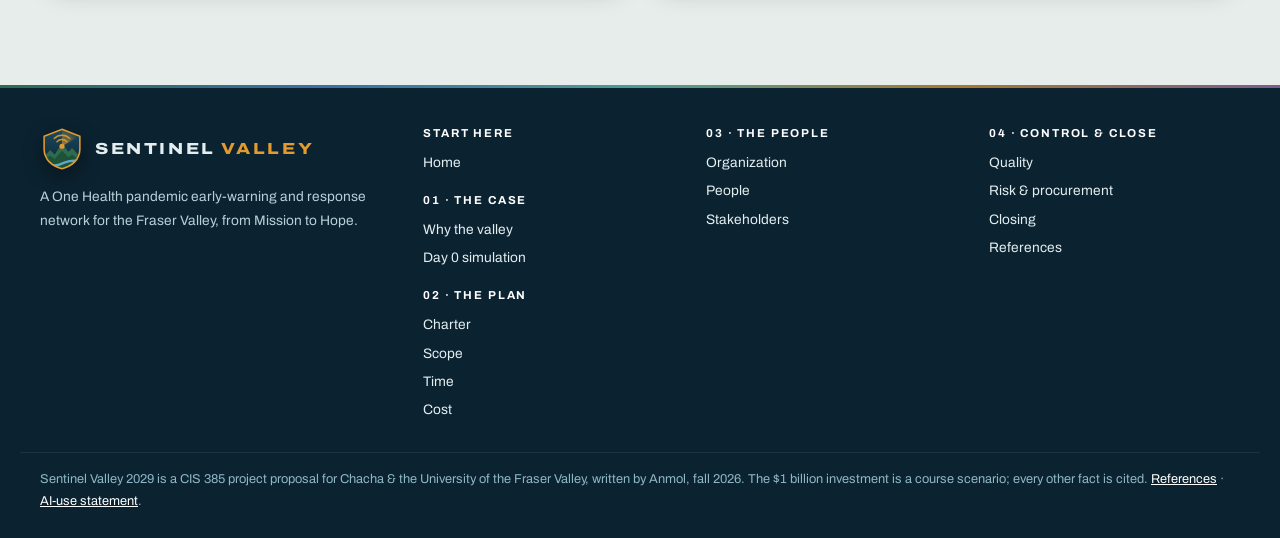
==== commit b3ae14c2: "Cite budget lines 5.2 and 5.3; add 2 APA references - 5.2 bursaries: B.C. Access Grant, up to $4,000" ====
--- a/charter.html
+++ b/charter.html
@@ -4,7 +4,7 @@
 <link rel="icon" href="favicon.svg" type="image/svg+xml"/>
 <link href="https://fonts.googleapis.com" rel="preconnect"/><link crossorigin="" href="https://fonts.gstatic.com" rel="preconnect"/>
 <link href="https://fonts.googleapis.com/css2?family=Archivo:wdth,wght@100..125,400..800&amp;family=Source+Serif+4:ital,opsz,wght@0,8..60,400;0,8..60,600;1,8..60,400&amp;display=swap" rel="stylesheet"/>
-<link href="style.css?v=mwu57pds" rel="stylesheet"/></head><body><a class="skip" href="#main">Skip to content</a>
+<link href="style.css?v=mwuczmgr" rel="stylesheet"/></head><body><a class="skip" href="#main">Skip to content</a>
 <svg class="sprite" aria-hidden="true"><symbol id="i-home" viewBox="0 0 24 24"><path d="M3 11l9-8 9 8M5 10v10h14V10"/><path d="M10 20v-6h4v6"/></symbol><symbol id="i-radar" viewBox="0 0 24 24"><circle cx="12" cy="12" r="9"/><circle cx="12" cy="12" r="5"/><path d="M12 12L18.5 5.5"/><circle cx="12" cy="12" r="1.3" fill="currentColor"/></symbol><symbol id="i-virus" viewBox="0 0 24 24"><circle cx="12" cy="12" r="5"/><path d="M12 2v3M12 19v3M2 12h3M19 12h3M4.9 4.9L7 7M17 17l2.1 2.1M4.9 19.1L7 17M17 7l2.1-2.1"/></symbol><symbol id="i-bird" viewBox="0 0 24 24"><path d="M4 13c4 0 6-3 7-6 1 3 3 5 6 5l3-2-1 4c-1.5 4-5 6-9 5.5L4 13z"/><circle cx="16.5" cy="11" r=".6" fill="currentColor"/></symbol><symbol id="i-air" viewBox="0 0 24 24"><path d="M3 8h11a3 3 0 1 0-3-3M3 12h15a3 3 0 1 1-3 3M3 16h7"/></symbol><symbol id="i-box" viewBox="0 0 24 24"><path d="M3 7l9-4 9 4v10l-9 4-9-4z"/><path d="M3 7l9 4 9-4M12 11v10"/></symbol><symbol id="i-cap" viewBox="0 0 24 24"><path d="M2 9l10-5 10 5-10 5z"/><path d="M6 11v5c3 2 9 2 12 0v-5M22 9v5"/></symbol><symbol id="i-people" viewBox="0 0 24 24"><circle cx="9" cy="8" r="3.2"/><path d="M3 20c0-3.5 2.7-6 6-6s6 2.5 6 6"/><circle cx="17" cy="9" r="2.5"/><path d="M16 14c3 0 5 2 5 5"/></symbol><symbol id="i-shield" viewBox="0 0 24 24"><path d="M12 3l8 3v6c0 5-3.5 8-8 9-4.5-1-8-4-8-9V6z"/><path d="M9 12l2 2 4-4"/></symbol><symbol id="i-chart" viewBox="0 0 24 24"><path d="M4 20V4M4 20h16"/><path d="M8 16v-4M12 16V8M16 16v-6"/></symbol><symbol id="i-clock" viewBox="0 0 24 24"><circle cx="12" cy="12" r="9"/><path d="M12 7v5l3 2"/></symbol><symbol id="i-dollar" viewBox="0 0 24 24"><circle cx="12" cy="12" r="9"/><path d="M15 9c-.5-1.2-1.7-2-3-2-1.7 0-3 1-3 2.4C9 13 15 11 15 14.6 15 16 13.7 17 12 17c-1.4 0-2.6-.8-3-2M12 5.5V7M12 17v1.5"/></symbol><symbol id="i-check" viewBox="0 0 24 24"><path d="M5 12l5 5 9-10"/></symbol><symbol id="i-flag" viewBox="0 0 24 24"><path d="M5 21V4M5 4h11l-2 4 2 4H5"/></symbol><symbol id="i-alert" viewBox="0 0 24 24"><path d="M12 3l10 18H2z"/><path d="M12 10v5M12 18v.01"/></symbol><symbol id="i-water" viewBox="0 0 24 24"><path d="M2 16c2-2 4-2 6 0s4 2 6 0 4-2 6 0M2 20c2-2 4-2 6 0s4 2 6 0 4-2 6 0"/><path d="M12 3c2 3 3.5 4.6 3.5 6.5a3.5 3.5 0 0 1-7 0C8.5 7.6 10 6 12 3z"/></symbol><symbol id="i-lab" viewBox="0 0 24 24"><path d="M9 3h6M10 3v6L4 19a1.5 1.5 0 0 0 1.3 2h13.4A1.5 1.5 0 0 0 20 19l-6-10V3"/><path d="M7 15h10"/></symbol><symbol id="i-cpu" viewBox="0 0 24 24"><rect x="6" y="6" width="12" height="12" rx="2"/><rect x="9.5" y="9.5" width="5" height="5"/><path d="M9 2v4M15 2v4M9 18v4M15 18v4M2 9h4M2 15h4M18 9h4M18 15h4"/></symbol><symbol id="i-doc" viewBox="0 0 24 24"><path d="M6 2h9l5 5v15H6z"/><path d="M14 2v6h6M9 13h8M9 17h6"/></symbol><symbol id="i-hand" viewBox="0 0 24 24"><path d="M8 13l3-3 2 1 4-3 4 4-6 6-3-1-2 1-5-4z"/><path d="M2 11l4-4 4 2M2 11l3 3"/></symbol><symbol id="i-mega" viewBox="0 0 24 24"><path d="M3 10v4h4l8 5V5L7 10z"/><path d="M18 9a4 4 0 0 1 0 6"/></symbol><symbol id="i-target" viewBox="0 0 24 24"><circle cx="12" cy="12" r="9"/><circle cx="12" cy="12" r="5"/><circle cx="12" cy="12" r="1.5"/></symbol><symbol id="i-layers" viewBox="0 0 24 24"><path d="M12 3l9 5-9 5-9-5z"/><path d="M3 13l9 5 9-5"/></symbol><symbol id="i-cycle" viewBox="0 0 24 24"><path d="M20 11a8 8 0 0 0-14.5-4.5M4 13a8 8 0 0 0 14.5 4.5"/><path d="M5 3v4h4M19 21v-4h-4"/></symbol><symbol id="i-building" viewBox="0 0 24 24"><path d="M4 21V5l8-3v19M12 8l8 3v10M2 21h20"/><path d="M7 8h2M7 12h2M7 16h2M15 14h2M15 17h2"/></symbol><symbol id="i-key" viewBox="0 0 24 24"><circle cx="8" cy="12" r="4"/><path d="M12 12h9M18 12v3M21 12v2"/></symbol><symbol id="i-star" viewBox="0 0 24 24"><path d="M12 3l2.7 5.6 6.1.9-4.4 4.3 1 6.1L12 17l-5.4 2.9 1-6.1L3.2 9.5l6.1-.9z"/></symbol><symbol id="i-arrow" viewBox="0 0 24 24"><path d="M5 12h14M13 6l6 6-6 6"/></symbol><symbol id="i-calendar" viewBox="0 0 24 24"><rect x="3" y="5" width="18" height="16" rx="2"/><path d="M3 10h18M8 3v4M16 3v4"/></symbol><symbol id="i-truck" viewBox="0 0 24 24"><path d="M2 6h12v10H2zM14 10h4l3 3v3h-7"/><circle cx="6" cy="18" r="2"/><circle cx="17" cy="18" r="2"/></symbol><symbol id="i-lock" viewBox="0 0 24 24"><rect x="4" y="11" width="16" height="10" rx="2"/><path d="M8 11V7a4 4 0 0 1 8 0v4"/></symbol><symbol id="i-book" viewBox="0 0 24 24"><path d="M4 4h6a3 3 0 0 1 3 3v13a2 2 0 0 0-2-2H4zM20 4h-6a3 3 0 0 0-3 3"/><path d="M20 4v14h-7"/></symbol><symbol id="i-spark" viewBox="0 0 24 24"><path d="M12 3v4M12 17v4M3 12h4M17 12h4M6 6l2.5 2.5M15.5 15.5L18 18M6 18l2.5-2.5M15.5 8.5L18 6"/></symbol><symbol id="i-tool" viewBox="0 0 24 24"><path d="M14.5 6.5a4 4 0 0 0-5.3 5.3L3 18l3 3 6.2-6.2a4 4 0 0 0 5.3-5.3l-2.5 2.5-2.5-.5-.5-2.5z"/></symbol><symbol id="i-eye" viewBox="0 0 24 24"><path d="M2 12s3.5-7 10-7 10 7 10 7-3.5 7-10 7S2 12 2 12z"/><circle cx="12" cy="12" r="3"/></symbol><symbol id="i-globe" viewBox="0 0 24 24"><circle cx="12" cy="12" r="9"/><path d="M3 12h18M12 3c3 3.5 3 14.5 0 18M12 3c-3 3.5-3 14.5 0 18"/></symbol><symbol id="i-heart" viewBox="0 0 24 24"><path d="M12 20s-8-4.5-8-10.5A4.5 4.5 0 0 1 12 7a4.5 4.5 0 0 1 8 2.5C20 15.5 12 20 12 20z"/></symbol><symbol id="i-scale" viewBox="0 0 24 24"><path d="M12 3v18M5 21h14M4 8h16M7 8l-3 6a3 3 0 0 0 6 0zM17 8l-3 6a3 3 0 0 0 6 0z"/></symbol><symbol id="i-bolt" viewBox="0 0 24 24"><path d="M13 2L4 14h7l-1 8 9-12h-7z"/></symbol><symbol id="i-search" viewBox="0 0 24 24"><circle cx="11" cy="11" r="7"/><path d="M20 20l-4-4"/></symbol><symbol id="i-list" viewBox="0 0 24 24"><path d="M9 6h12M9 12h12M9 18h12"/><circle cx="4.5" cy="6" r="1" fill="currentColor"/><circle cx="4.5" cy="12" r="1" fill="currentColor"/><circle cx="4.5" cy="18" r="1" fill="currentColor"/></symbol><symbol id="i-text" viewBox="0 0 24 24"><path d="M3 19l5-14 5 14M5 14h6M15 19l3.5-9 3.5 9M16.2 16h4.6"/></symbol><symbol id="i-up" viewBox="0 0 24 24"><path d="M12 19V5M5 12l7-7 7 7"/></symbol><symbol id="i-info" viewBox="0 0 24 24"><circle cx="12" cy="12" r="9"/><path d="M12 11v6M12 7.5v.01"/></symbol><symbol id="i-enter" viewBox="0 0 24 24"><path d="M20 5v7a3 3 0 0 1-3 3H5M9 11l-4 4 4 4"/></symbol></svg>
 <header class="site"><div class="bar"><a class="brand" href="index.html" aria-label="Sentinel Valley 2029, home"><svg class="mark" viewBox="0 0 48 48" aria-hidden="true"><defs><clipPath id="lgc"><path d="M24 2.5L43.5 10v14c0 11.5-8.6 18.8-19.5 21.5C13.1 42.8 4.5 35.5 4.5 24V10z"/></clipPath><linearGradient id="lgg" x1="0" y1="0" x2="0" y2="1"><stop offset="0" stop-color="#1C4A60"/><stop offset="1" stop-color="#0B2230"/></linearGradient><radialGradient id="lgs" cx="24" cy="21" r="20" gradientUnits="userSpaceOnUse"><stop offset="0" stop-color="#E39B2E" stop-opacity=".75"/><stop offset="1" stop-color="#E39B2E" stop-opacity="0"/></radialGradient></defs>
 <path d="M24 2.5L43.5 10v14c0 11.5-8.6 18.8-19.5 21.5C13.1 42.8 4.5 35.5 4.5 24V10z" fill="url(#lgg)"/>
@@ -92,4 +92,4 @@
 <div><h4>Start here</h4><ul><li><a href="index.html">Home</a></li></ul><h4 style="margin-top:1.2rem">01 · The case</h4><ul><li><a href="why.html">Why the valley</a></li><li><a href="simulation.html">Day 0 simulation</a></li></ul><h4 style="margin-top:1.2rem">02 · The plan</h4><ul><li><a href="charter.html">Charter</a></li><li><a href="scope.html">Scope</a></li><li><a href="time.html">Time</a></li><li><a href="cost.html">Cost</a></li></ul></div>
 <div><h4>03 · The people</h4><ul><li><a href="organization.html">Organization</a></li><li><a href="people.html">People</a></li><li><a href="stakeholders.html">Stakeholders</a></li></ul></div><div><h4>04 · Control &amp; close</h4><ul><li><a href="quality.html">Quality</a></li><li><a href="risk.html">Risk &amp; procurement</a></li><li><a href="closing.html">Closing</a></li><li><a href="references.html">References</a></li></ul></div></div>
 <div class="fine">Sentinel Valley 2029 is a CIS 385 project proposal for Chacha &amp; the University of the Fraser Valley, written by Anmol, fall 2026. The $1 billion investment is a course scenario; every other fact is cited. <a href="references.html">References</a> · <a href="references.html#ai-use">AI-use statement</a>.</div></footer>
-<script src="budget.js?v=mwu57pds"></script><script src="app.js?v=mwu57pds"></script></body></html>
+<script src="budget.js?v=mwuczmgr"></script><script src="app.js?v=mwuczmgr"></script></body></html>
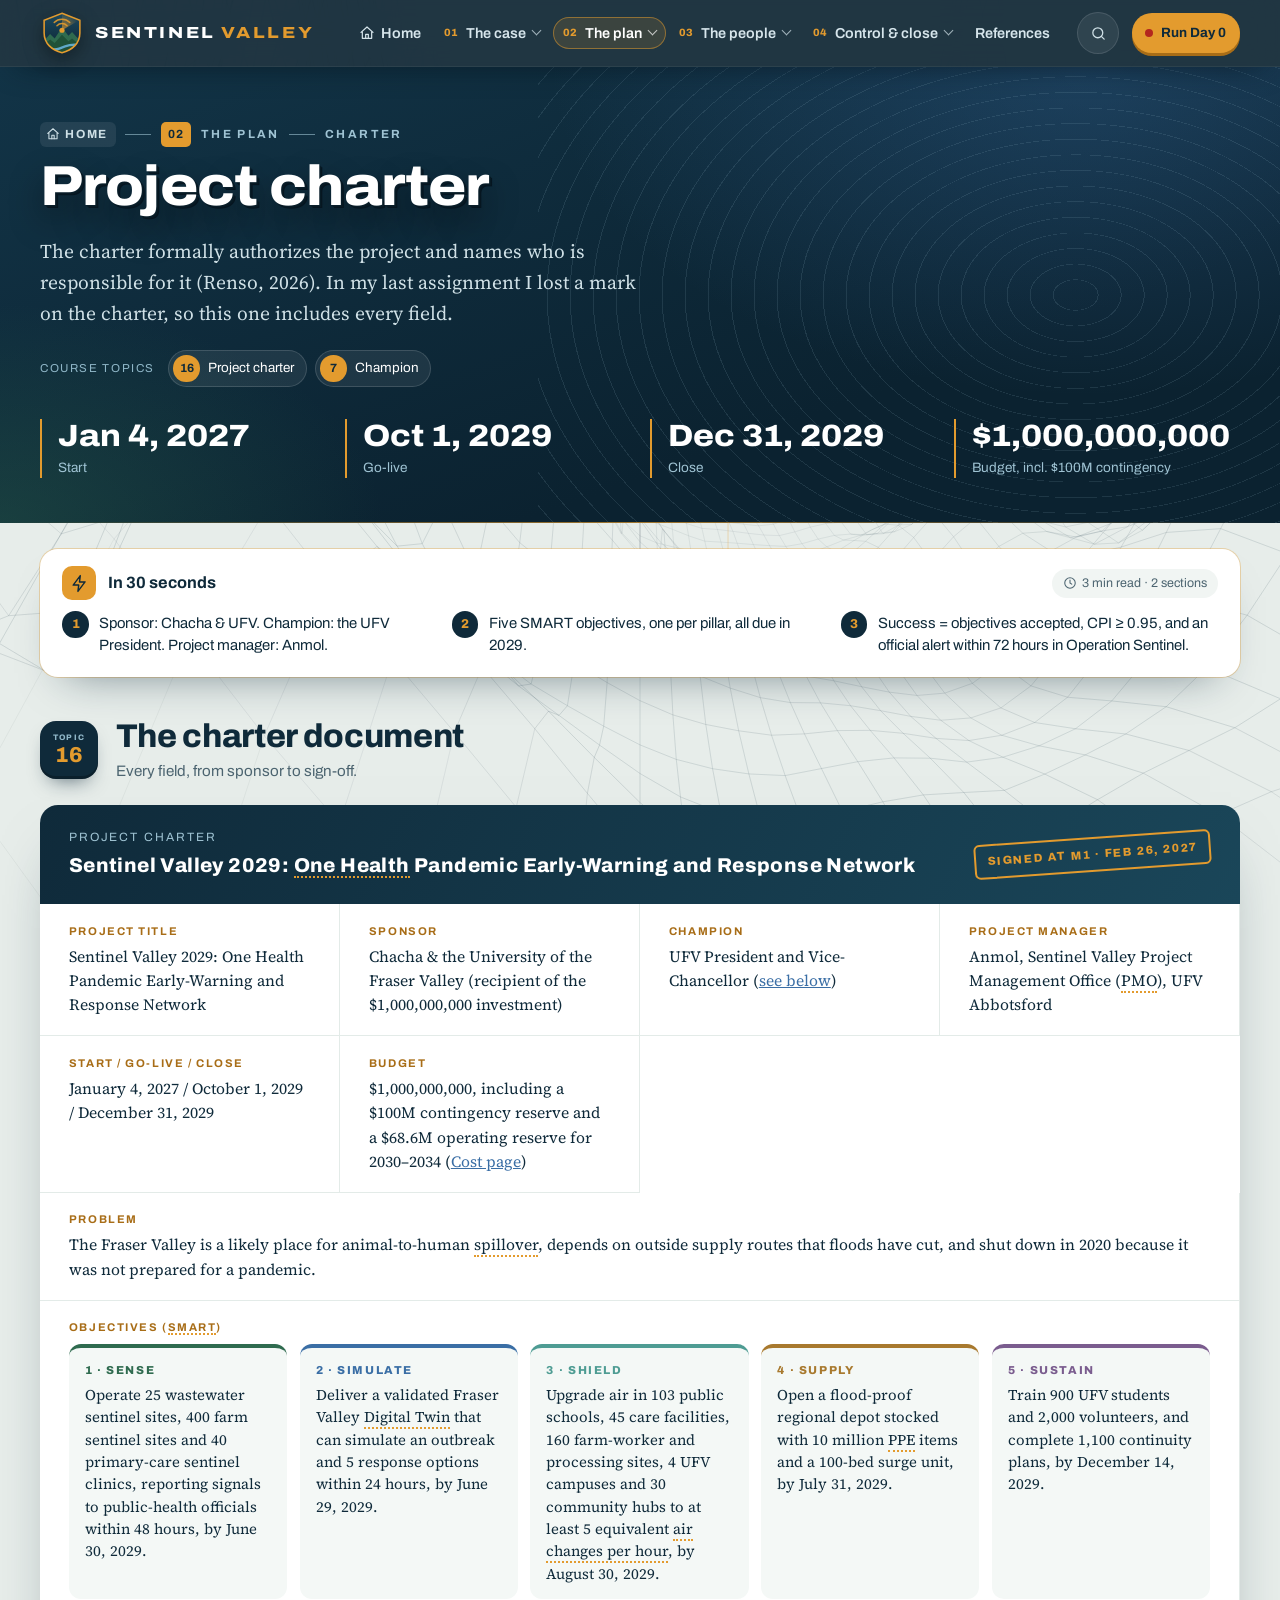
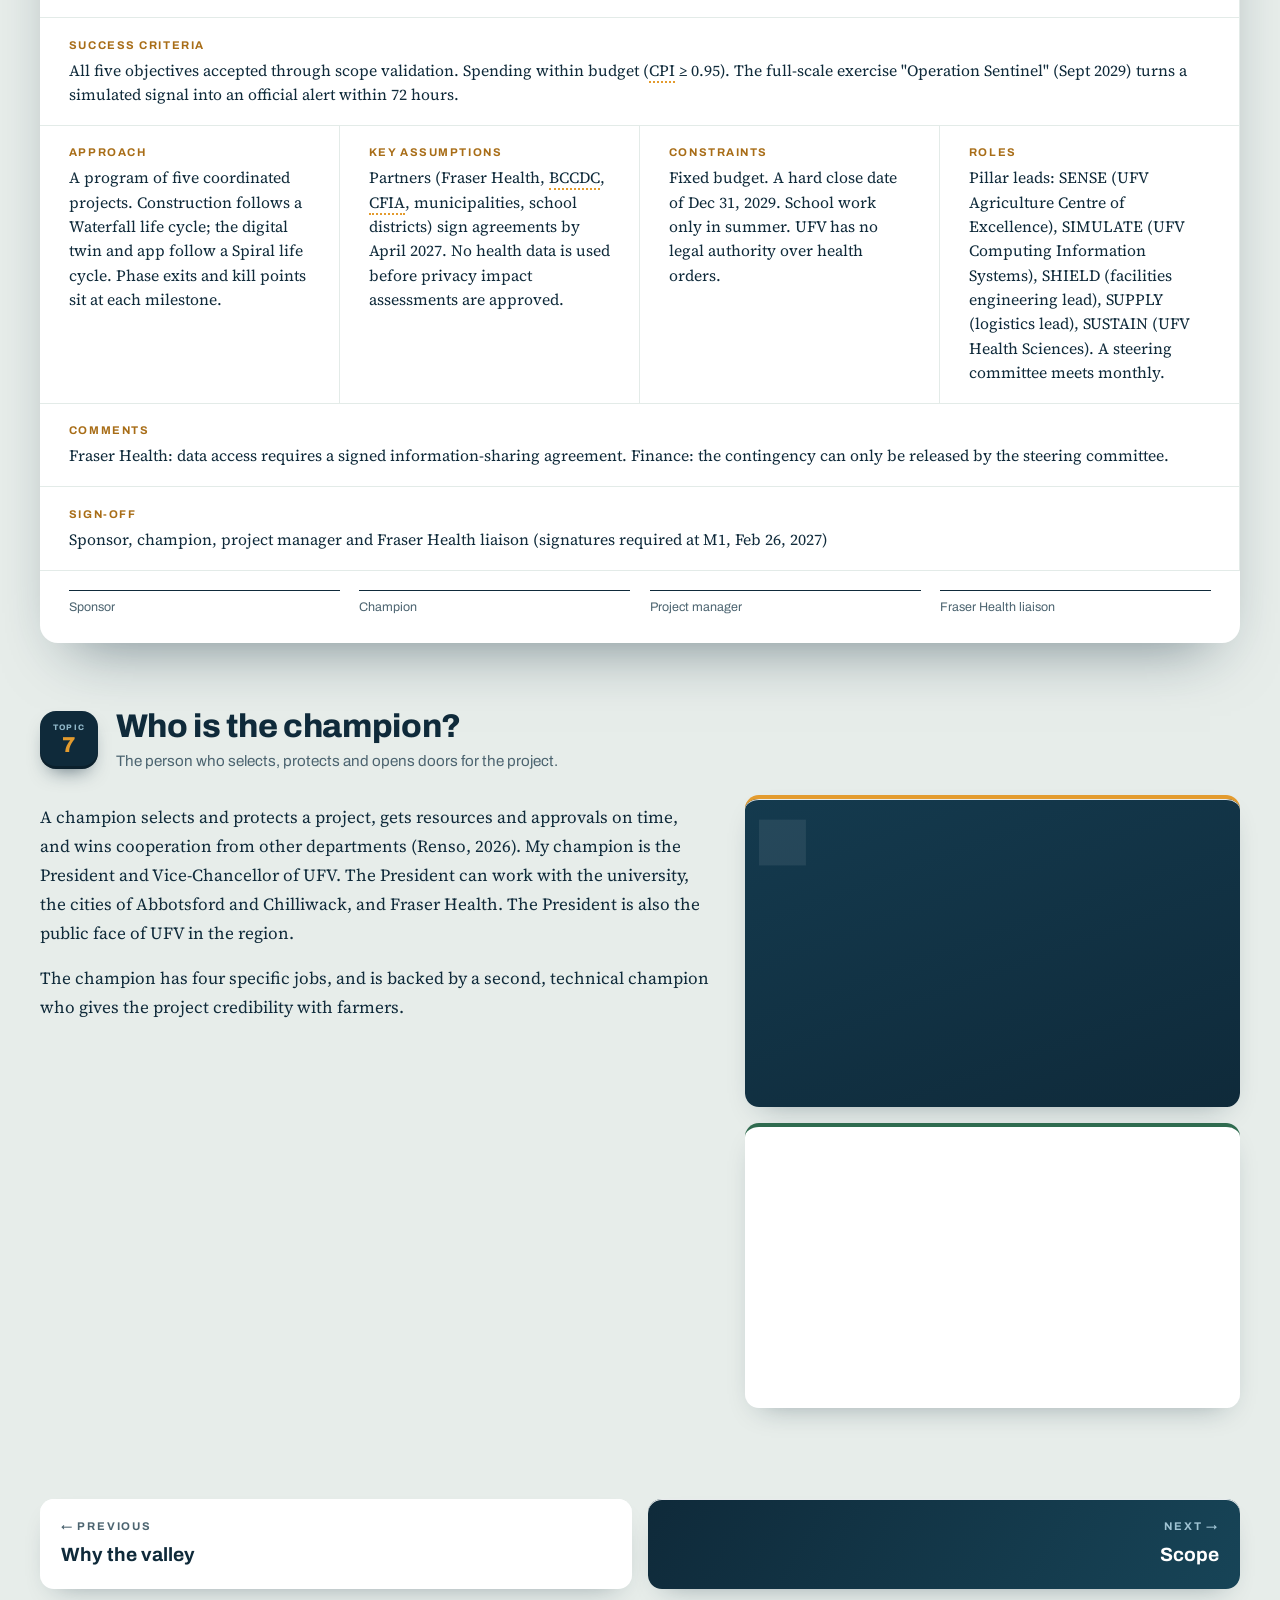
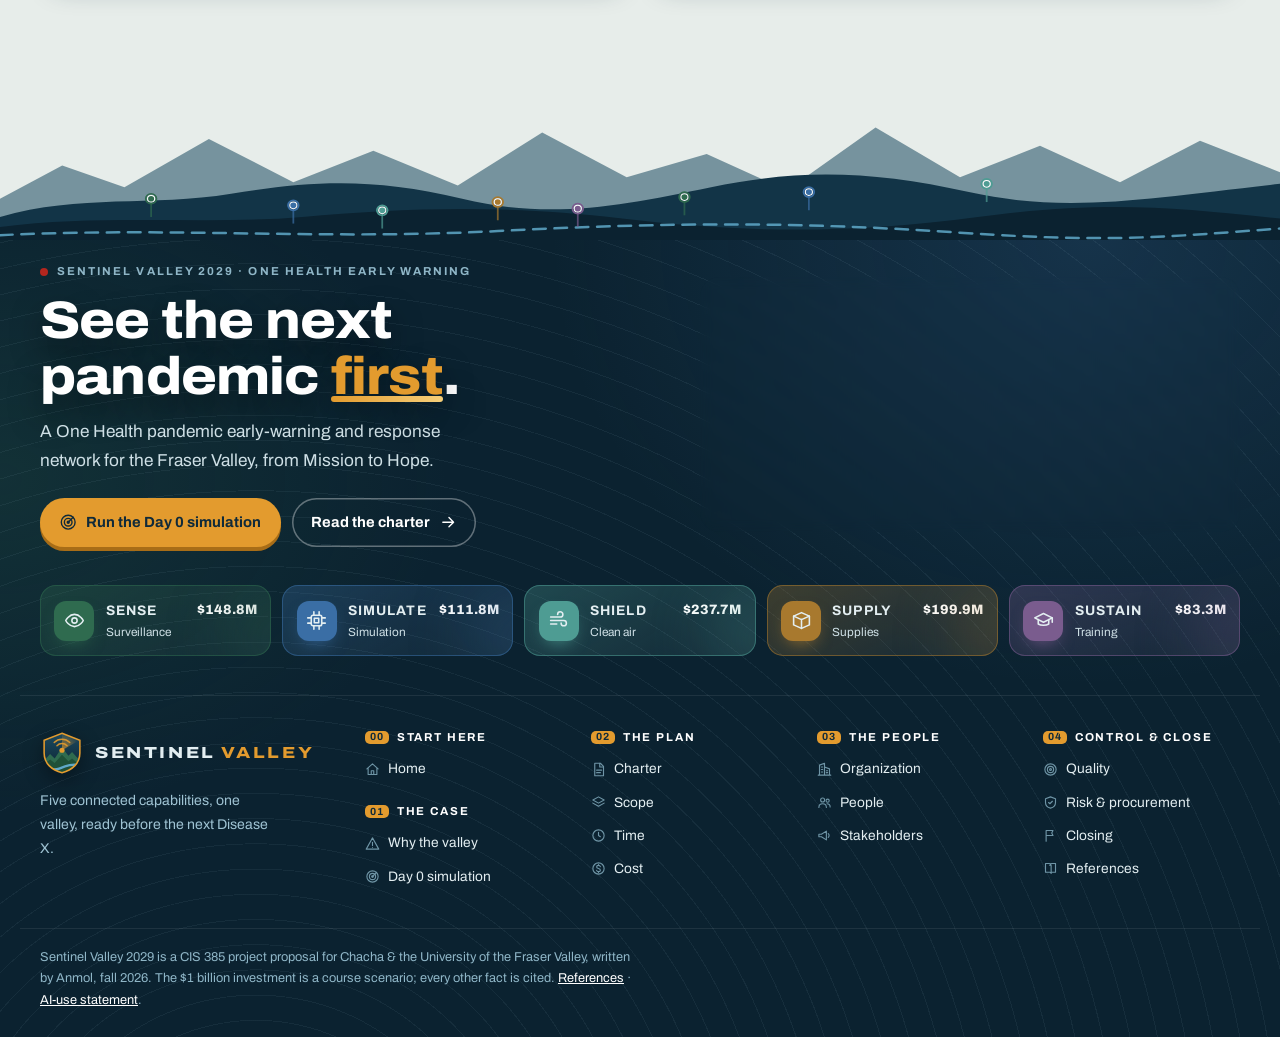
==== commit 8df3935c: "Redesign footer: valley skyline, mission clock, pillar tiles - Animated valley skyline with the Fras" ====
--- a/charter.html
+++ b/charter.html
@@ -4,7 +4,7 @@
 <link rel="icon" href="favicon.svg" type="image/svg+xml"/>
 <link href="https://fonts.googleapis.com" rel="preconnect"/><link crossorigin="" href="https://fonts.gstatic.com" rel="preconnect"/>
 <link href="https://fonts.googleapis.com/css2?family=Archivo:wdth,wght@100..125,400..800&amp;family=Source+Serif+4:ital,opsz,wght@0,8..60,400;0,8..60,600;1,8..60,400&amp;display=swap" rel="stylesheet"/>
-<link href="style.css?v=mwuczmgr" rel="stylesheet"/></head><body><a class="skip" href="#main">Skip to content</a>
+<link href="style.css?v=mwudbpvv" rel="stylesheet"/></head><body><a class="skip" href="#main">Skip to content</a>
 <svg class="sprite" aria-hidden="true"><symbol id="i-home" viewBox="0 0 24 24"><path d="M3 11l9-8 9 8M5 10v10h14V10"/><path d="M10 20v-6h4v6"/></symbol><symbol id="i-radar" viewBox="0 0 24 24"><circle cx="12" cy="12" r="9"/><circle cx="12" cy="12" r="5"/><path d="M12 12L18.5 5.5"/><circle cx="12" cy="12" r="1.3" fill="currentColor"/></symbol><symbol id="i-virus" viewBox="0 0 24 24"><circle cx="12" cy="12" r="5"/><path d="M12 2v3M12 19v3M2 12h3M19 12h3M4.9 4.9L7 7M17 17l2.1 2.1M4.9 19.1L7 17M17 7l2.1-2.1"/></symbol><symbol id="i-bird" viewBox="0 0 24 24"><path d="M4 13c4 0 6-3 7-6 1 3 3 5 6 5l3-2-1 4c-1.5 4-5 6-9 5.5L4 13z"/><circle cx="16.5" cy="11" r=".6" fill="currentColor"/></symbol><symbol id="i-air" viewBox="0 0 24 24"><path d="M3 8h11a3 3 0 1 0-3-3M3 12h15a3 3 0 1 1-3 3M3 16h7"/></symbol><symbol id="i-box" viewBox="0 0 24 24"><path d="M3 7l9-4 9 4v10l-9 4-9-4z"/><path d="M3 7l9 4 9-4M12 11v10"/></symbol><symbol id="i-cap" viewBox="0 0 24 24"><path d="M2 9l10-5 10 5-10 5z"/><path d="M6 11v5c3 2 9 2 12 0v-5M22 9v5"/></symbol><symbol id="i-people" viewBox="0 0 24 24"><circle cx="9" cy="8" r="3.2"/><path d="M3 20c0-3.5 2.7-6 6-6s6 2.5 6 6"/><circle cx="17" cy="9" r="2.5"/><path d="M16 14c3 0 5 2 5 5"/></symbol><symbol id="i-shield" viewBox="0 0 24 24"><path d="M12 3l8 3v6c0 5-3.5 8-8 9-4.5-1-8-4-8-9V6z"/><path d="M9 12l2 2 4-4"/></symbol><symbol id="i-chart" viewBox="0 0 24 24"><path d="M4 20V4M4 20h16"/><path d="M8 16v-4M12 16V8M16 16v-6"/></symbol><symbol id="i-clock" viewBox="0 0 24 24"><circle cx="12" cy="12" r="9"/><path d="M12 7v5l3 2"/></symbol><symbol id="i-dollar" viewBox="0 0 24 24"><circle cx="12" cy="12" r="9"/><path d="M15 9c-.5-1.2-1.7-2-3-2-1.7 0-3 1-3 2.4C9 13 15 11 15 14.6 15 16 13.7 17 12 17c-1.4 0-2.6-.8-3-2M12 5.5V7M12 17v1.5"/></symbol><symbol id="i-check" viewBox="0 0 24 24"><path d="M5 12l5 5 9-10"/></symbol><symbol id="i-flag" viewBox="0 0 24 24"><path d="M5 21V4M5 4h11l-2 4 2 4H5"/></symbol><symbol id="i-alert" viewBox="0 0 24 24"><path d="M12 3l10 18H2z"/><path d="M12 10v5M12 18v.01"/></symbol><symbol id="i-water" viewBox="0 0 24 24"><path d="M2 16c2-2 4-2 6 0s4 2 6 0 4-2 6 0M2 20c2-2 4-2 6 0s4 2 6 0 4-2 6 0"/><path d="M12 3c2 3 3.5 4.6 3.5 6.5a3.5 3.5 0 0 1-7 0C8.5 7.6 10 6 12 3z"/></symbol><symbol id="i-lab" viewBox="0 0 24 24"><path d="M9 3h6M10 3v6L4 19a1.5 1.5 0 0 0 1.3 2h13.4A1.5 1.5 0 0 0 20 19l-6-10V3"/><path d="M7 15h10"/></symbol><symbol id="i-cpu" viewBox="0 0 24 24"><rect x="6" y="6" width="12" height="12" rx="2"/><rect x="9.5" y="9.5" width="5" height="5"/><path d="M9 2v4M15 2v4M9 18v4M15 18v4M2 9h4M2 15h4M18 9h4M18 15h4"/></symbol><symbol id="i-doc" viewBox="0 0 24 24"><path d="M6 2h9l5 5v15H6z"/><path d="M14 2v6h6M9 13h8M9 17h6"/></symbol><symbol id="i-hand" viewBox="0 0 24 24"><path d="M8 13l3-3 2 1 4-3 4 4-6 6-3-1-2 1-5-4z"/><path d="M2 11l4-4 4 2M2 11l3 3"/></symbol><symbol id="i-mega" viewBox="0 0 24 24"><path d="M3 10v4h4l8 5V5L7 10z"/><path d="M18 9a4 4 0 0 1 0 6"/></symbol><symbol id="i-target" viewBox="0 0 24 24"><circle cx="12" cy="12" r="9"/><circle cx="12" cy="12" r="5"/><circle cx="12" cy="12" r="1.5"/></symbol><symbol id="i-layers" viewBox="0 0 24 24"><path d="M12 3l9 5-9 5-9-5z"/><path d="M3 13l9 5 9-5"/></symbol><symbol id="i-cycle" viewBox="0 0 24 24"><path d="M20 11a8 8 0 0 0-14.5-4.5M4 13a8 8 0 0 0 14.5 4.5"/><path d="M5 3v4h4M19 21v-4h-4"/></symbol><symbol id="i-building" viewBox="0 0 24 24"><path d="M4 21V5l8-3v19M12 8l8 3v10M2 21h20"/><path d="M7 8h2M7 12h2M7 16h2M15 14h2M15 17h2"/></symbol><symbol id="i-key" viewBox="0 0 24 24"><circle cx="8" cy="12" r="4"/><path d="M12 12h9M18 12v3M21 12v2"/></symbol><symbol id="i-star" viewBox="0 0 24 24"><path d="M12 3l2.7 5.6 6.1.9-4.4 4.3 1 6.1L12 17l-5.4 2.9 1-6.1L3.2 9.5l6.1-.9z"/></symbol><symbol id="i-arrow" viewBox="0 0 24 24"><path d="M5 12h14M13 6l6 6-6 6"/></symbol><symbol id="i-calendar" viewBox="0 0 24 24"><rect x="3" y="5" width="18" height="16" rx="2"/><path d="M3 10h18M8 3v4M16 3v4"/></symbol><symbol id="i-truck" viewBox="0 0 24 24"><path d="M2 6h12v10H2zM14 10h4l3 3v3h-7"/><circle cx="6" cy="18" r="2"/><circle cx="17" cy="18" r="2"/></symbol><symbol id="i-lock" viewBox="0 0 24 24"><rect x="4" y="11" width="16" height="10" rx="2"/><path d="M8 11V7a4 4 0 0 1 8 0v4"/></symbol><symbol id="i-book" viewBox="0 0 24 24"><path d="M4 4h6a3 3 0 0 1 3 3v13a2 2 0 0 0-2-2H4zM20 4h-6a3 3 0 0 0-3 3"/><path d="M20 4v14h-7"/></symbol><symbol id="i-spark" viewBox="0 0 24 24"><path d="M12 3v4M12 17v4M3 12h4M17 12h4M6 6l2.5 2.5M15.5 15.5L18 18M6 18l2.5-2.5M15.5 8.5L18 6"/></symbol><symbol id="i-tool" viewBox="0 0 24 24"><path d="M14.5 6.5a4 4 0 0 0-5.3 5.3L3 18l3 3 6.2-6.2a4 4 0 0 0 5.3-5.3l-2.5 2.5-2.5-.5-.5-2.5z"/></symbol><symbol id="i-eye" viewBox="0 0 24 24"><path d="M2 12s3.5-7 10-7 10 7 10 7-3.5 7-10 7S2 12 2 12z"/><circle cx="12" cy="12" r="3"/></symbol><symbol id="i-globe" viewBox="0 0 24 24"><circle cx="12" cy="12" r="9"/><path d="M3 12h18M12 3c3 3.5 3 14.5 0 18M12 3c-3 3.5-3 14.5 0 18"/></symbol><symbol id="i-heart" viewBox="0 0 24 24"><path d="M12 20s-8-4.5-8-10.5A4.5 4.5 0 0 1 12 7a4.5 4.5 0 0 1 8 2.5C20 15.5 12 20 12 20z"/></symbol><symbol id="i-scale" viewBox="0 0 24 24"><path d="M12 3v18M5 21h14M4 8h16M7 8l-3 6a3 3 0 0 0 6 0zM17 8l-3 6a3 3 0 0 0 6 0z"/></symbol><symbol id="i-bolt" viewBox="0 0 24 24"><path d="M13 2L4 14h7l-1 8 9-12h-7z"/></symbol><symbol id="i-search" viewBox="0 0 24 24"><circle cx="11" cy="11" r="7"/><path d="M20 20l-4-4"/></symbol><symbol id="i-list" viewBox="0 0 24 24"><path d="M9 6h12M9 12h12M9 18h12"/><circle cx="4.5" cy="6" r="1" fill="currentColor"/><circle cx="4.5" cy="12" r="1" fill="currentColor"/><circle cx="4.5" cy="18" r="1" fill="currentColor"/></symbol><symbol id="i-text" viewBox="0 0 24 24"><path d="M3 19l5-14 5 14M5 14h6M15 19l3.5-9 3.5 9M16.2 16h4.6"/></symbol><symbol id="i-up" viewBox="0 0 24 24"><path d="M12 19V5M5 12l7-7 7 7"/></symbol><symbol id="i-info" viewBox="0 0 24 24"><circle cx="12" cy="12" r="9"/><path d="M12 11v6M12 7.5v.01"/></symbol><symbol id="i-enter" viewBox="0 0 24 24"><path d="M20 5v7a3 3 0 0 1-3 3H5M9 11l-4 4 4 4"/></symbol></svg>
 <header class="site"><div class="bar"><a class="brand" href="index.html" aria-label="Sentinel Valley 2029, home"><svg class="mark" viewBox="0 0 48 48" aria-hidden="true"><defs><clipPath id="lgc"><path d="M24 2.5L43.5 10v14c0 11.5-8.6 18.8-19.5 21.5C13.1 42.8 4.5 35.5 4.5 24V10z"/></clipPath><linearGradient id="lgg" x1="0" y1="0" x2="0" y2="1"><stop offset="0" stop-color="#1C4A60"/><stop offset="1" stop-color="#0B2230"/></linearGradient><radialGradient id="lgs" cx="24" cy="21" r="20" gradientUnits="userSpaceOnUse"><stop offset="0" stop-color="#E39B2E" stop-opacity=".75"/><stop offset="1" stop-color="#E39B2E" stop-opacity="0"/></radialGradient></defs>
 <path d="M24 2.5L43.5 10v14c0 11.5-8.6 18.8-19.5 21.5C13.1 42.8 4.5 35.5 4.5 24V10z" fill="url(#lgg)"/>
@@ -81,15 +81,30 @@
 </section>
 <nav class="pager" aria-label="Previous and next page"><a class="prev" href="why.html"><small>← Previous</small><b>Why the valley</b></a><a class="next" href="scope.html"><small>Next →</small><b>Scope</b></a></nav>
 </main>
-<footer class="site"><div class="fwrap"><div><a class="brand" href="index.html" aria-label="Sentinel Valley 2029, home"><svg class="mark" viewBox="0 0 48 48" aria-hidden="true"><defs><clipPath id="lfc"><path d="M24 2.5L43.5 10v14c0 11.5-8.6 18.8-19.5 21.5C13.1 42.8 4.5 35.5 4.5 24V10z"/></clipPath><linearGradient id="lfg" x1="0" y1="0" x2="0" y2="1"><stop offset="0" stop-color="#1C4A60"/><stop offset="1" stop-color="#0B2230"/></linearGradient><radialGradient id="lfs" cx="24" cy="21" r="20" gradientUnits="userSpaceOnUse"><stop offset="0" stop-color="#E39B2E" stop-opacity=".75"/><stop offset="1" stop-color="#E39B2E" stop-opacity="0"/></radialGradient></defs>
+<footer class="site"><div class="f-sky" aria-hidden="true"><svg viewBox="0 0 1440 170" preserveAspectRatio="none">
+<path class="r1" d="M0 118 L70 78 L140 104 L235 46 L330 98 L420 60 L515 102 L610 38 L705 92 L795 64 L885 108 L985 32 L1080 92 L1170 54 L1260 98 L1350 48 L1440 86 V170 H0Z"/>
+<path class="r2" d="M0 140 C90 112 170 128 260 112 S420 92 520 118 S700 126 800 104 S980 84 1090 110 S1290 118 1440 100 V170 H0Z"/>
+<path class="r3" d="M0 152 C120 136 230 150 340 140 S560 124 700 142 S960 160 1100 140 S1320 128 1440 142 V170 H0Z"/>
+<path class="river" d="M0 162 C200 152 360 168 560 157 S900 146 1080 159 S1320 163 1440 154"/><g class="bcn" style="--c:var(--sense);--d:0s"><line x1="170" y1="140" x2="170" y2="118"/><circle class="ring" cx="170" cy="118" r="6"/><circle class="dot" cx="170" cy="118" r="4"/><title>Mission</title></g><g class="bcn" style="--c:var(--simulate);--d:0.45s"><line x1="330" y1="148" x2="330" y2="126"/><circle class="ring" cx="330" cy="126" r="6"/><circle class="dot" cx="330" cy="126" r="4"/><title>Abbotsford</title></g><g class="bcn" style="--c:var(--shield);--d:0.9s"><line x1="430" y1="154" x2="430" y2="132"/><circle class="ring" cx="430" cy="132" r="6"/><circle class="dot" cx="430" cy="132" r="4"/><title>Sumas border</title></g><g class="bcn" style="--c:var(--supply);--d:1.35s"><line x1="560" y1="144" x2="560" y2="122"/><circle class="ring" cx="560" cy="122" r="6"/><circle class="dot" cx="560" cy="122" r="4"/><title>Sumas Prairie</title></g><g class="bcn" style="--c:var(--sustain);--d:1.8s"><line x1="650" y1="152" x2="650" y2="130"/><circle class="ring" cx="650" cy="130" r="6"/><circle class="dot" cx="650" cy="130" r="4"/><title>Yarrow</title></g><g class="bcn" style="--c:var(--sense);--d:2.25s"><line x1="770" y1="138" x2="770" y2="116"/><circle class="ring" cx="770" cy="116" r="6"/><circle class="dot" cx="770" cy="116" r="4"/><title>Chilliwack</title></g><g class="bcn" style="--c:var(--simulate);--d:2.7s"><line x1="910" y1="132" x2="910" y2="110"/><circle class="ring" cx="910" cy="110" r="6"/><circle class="dot" cx="910" cy="110" r="4"/><title>Agassiz</title></g><g class="bcn" style="--c:var(--shield);--d:3.15s"><line x1="1110" y1="122" x2="1110" y2="100"/><circle class="ring" cx="1110" cy="100" r="6"/><circle class="dot" cx="1110" cy="100" r="4"/><title>Hope</title></g></svg></div><div class="f-body">
+<div class="f-hero"><div class="f-pitch"><p class="f-kicker"><span class="pulse"></span>Sentinel Valley 2029 · One Health early warning</p>
+<h2>See the next pandemic <em>first</em>.</h2>
+<p>A One Health pandemic early-warning and response network for the Fraser Valley, from Mission to Hope.</p>
+<div class="f-cta"><a class="btn pri" href="simulation.html"><svg class="i"><use href="#i-radar"/></svg>Run the Day 0 simulation</a><a class="btn ghost" href="charter.html">Read the charter <svg class="i"><use href="#i-arrow"/></svg></a></div></div>
+<div class="f-count" style="--gl:91.67%"><p class="f-kicker">Mission clock <span class="f-state">Proposal stage</span></p>
+<div class="f-nums"><div data-k="start"><b>41</b><small>days to project start</small></div><div data-k="live"><b>1,042</b><small>days to go-live</small></div><div data-k="close"><b>1,133</b><small>days to formal close</small></div></div>
+<div class="f-line" role="img" aria-label="Project timeline from January 4, 2027 to December 31, 2029"><i class="f-prog"></i><span class="m s"><em>Start</em>Jan 4, 2027</span><span class="m g"><em>Go-live</em>Oct 1, 2029</span><span class="m c"><em>Close</em>Dec 31, 2029</span></div></div></div>
+<nav class="f-pillars" aria-label="The five pillars"><a class="f-pill" href="index.html#five-connected-capabilities-the-5s" style="--c:var(--sense)"><span class="f-pic"><svg class="i"><use href="#i-eye"/></svg></span><b>SENSE</b><small>Surveillance</small><em>$148.8M</em></a><a class="f-pill" href="index.html#five-connected-capabilities-the-5s" style="--c:var(--simulate)"><span class="f-pic"><svg class="i"><use href="#i-cpu"/></svg></span><b>SIMULATE</b><small>Simulation</small><em>$111.8M</em></a><a class="f-pill" href="index.html#five-connected-capabilities-the-5s" style="--c:var(--shield)"><span class="f-pic"><svg class="i"><use href="#i-air"/></svg></span><b>SHIELD</b><small>Clean air</small><em>$237.7M</em></a><a class="f-pill" href="index.html#five-connected-capabilities-the-5s" style="--c:var(--supply)"><span class="f-pic"><svg class="i"><use href="#i-box"/></svg></span><b>SUPPLY</b><small>Supplies</small><em>$199.9M</em></a><a class="f-pill" href="index.html#five-connected-capabilities-the-5s" style="--c:var(--sustain)"><span class="f-pic"><svg class="i"><use href="#i-cap"/></svg></span><b>SUSTAIN</b><small>Training</small><em>$83.3M</em></a></nav>
+<div class="fwrap"><div class="f-brand"><a class="brand" href="index.html" aria-label="Sentinel Valley 2029, home"><svg class="mark" viewBox="0 0 48 48" aria-hidden="true"><defs><clipPath id="lfc"><path d="M24 2.5L43.5 10v14c0 11.5-8.6 18.8-19.5 21.5C13.1 42.8 4.5 35.5 4.5 24V10z"/></clipPath><linearGradient id="lfg" x1="0" y1="0" x2="0" y2="1"><stop offset="0" stop-color="#1C4A60"/><stop offset="1" stop-color="#0B2230"/></linearGradient><radialGradient id="lfs" cx="24" cy="21" r="20" gradientUnits="userSpaceOnUse"><stop offset="0" stop-color="#E39B2E" stop-opacity=".75"/><stop offset="1" stop-color="#E39B2E" stop-opacity="0"/></radialGradient></defs>
 <path d="M24 2.5L43.5 10v14c0 11.5-8.6 18.8-19.5 21.5C13.1 42.8 4.5 35.5 4.5 24V10z" fill="url(#lfg)"/>
 <g clip-path="url(#lfc)"><path class="sweep" d="M24 21L24 1A20 20 0 0 1 41.3 11z" fill="url(#lfs)"/>
 <path d="M2 35l9-10 5 5 8-12 7 9 4-4 11 12v14H2z" fill="#2F6B4F"/><path d="M2 38l9-7 5 4 8-9 7 7 4-3 11 9v14H2z" fill="#1F5138"/>
 <path d="M0 43c8-4 14 1 21-2s14-6 27-3" fill="none" stroke="#5FA8C8" stroke-width="2.6" stroke-linecap="round"/></g>
 <path d="M18.5 16a7.5 7.5 0 0 1 11 0M15.5 12.5a12 12 0 0 1 17 0" fill="none" stroke="#E39B2E" stroke-width="1.6" stroke-linecap="round" opacity=".9"/>
 <circle class="eye" cx="24" cy="21" r="2.8" fill="#E39B2E"/>
-<path d="M24 2.5L43.5 10v14c0 11.5-8.6 18.8-19.5 21.5C13.1 42.8 4.5 35.5 4.5 24V10z" fill="none" stroke="#E39B2E" stroke-width="1.7"/></svg><span class="word"><b>SENTINEL<i>VALLEY</i></b><small>2029 · One Health early warning</small></span></a><p>A One Health pandemic early-warning and response network for the Fraser Valley, from Mission to Hope.</p></div>
-<div><h4>Start here</h4><ul><li><a href="index.html">Home</a></li></ul><h4 style="margin-top:1.2rem">01 · The case</h4><ul><li><a href="why.html">Why the valley</a></li><li><a href="simulation.html">Day 0 simulation</a></li></ul><h4 style="margin-top:1.2rem">02 · The plan</h4><ul><li><a href="charter.html">Charter</a></li><li><a href="scope.html">Scope</a></li><li><a href="time.html">Time</a></li><li><a href="cost.html">Cost</a></li></ul></div>
-<div><h4>03 · The people</h4><ul><li><a href="organization.html">Organization</a></li><li><a href="people.html">People</a></li><li><a href="stakeholders.html">Stakeholders</a></li></ul></div><div><h4>04 · Control &amp; close</h4><ul><li><a href="quality.html">Quality</a></li><li><a href="risk.html">Risk &amp; procurement</a></li><li><a href="closing.html">Closing</a></li><li><a href="references.html">References</a></li></ul></div></div>
-<div class="fine">Sentinel Valley 2029 is a CIS 385 project proposal for Chacha &amp; the University of the Fraser Valley, written by Anmol, fall 2026. The $1 billion investment is a course scenario; every other fact is cited. <a href="references.html">References</a> · <a href="references.html#ai-use">AI-use statement</a>.</div></footer>
-<script src="budget.js?v=mwuczmgr"></script><script src="app.js?v=mwuczmgr"></script></body></html>
+<path d="M24 2.5L43.5 10v14c0 11.5-8.6 18.8-19.5 21.5C13.1 42.8 4.5 35.5 4.5 24V10z" fill="none" stroke="#E39B2E" stroke-width="1.7"/></svg><span class="word"><b>SENTINEL<i>VALLEY</i></b><small>2029 · One Health early warning</small></span></a><p>Five connected capabilities, one valley, ready before the next Disease X.</p></div>
+<div><h4><span>00</span>Start here</h4><ul><li><a href="index.html"><svg class="i"><use href="#i-home"/></svg>Home</a></li></ul><h4><span>01</span>The case</h4><ul><li><a href="why.html"><svg class="i"><use href="#i-alert"/></svg>Why the valley</a></li><li><a href="simulation.html"><svg class="i"><use href="#i-radar"/></svg>Day 0 simulation</a></li></ul></div>
+<div><h4><span>02</span>The plan</h4><ul><li><a href="charter.html"><svg class="i"><use href="#i-doc"/></svg>Charter</a></li><li><a href="scope.html"><svg class="i"><use href="#i-layers"/></svg>Scope</a></li><li><a href="time.html"><svg class="i"><use href="#i-clock"/></svg>Time</a></li><li><a href="cost.html"><svg class="i"><use href="#i-dollar"/></svg>Cost</a></li></ul></div>
+<div><h4><span>03</span>The people</h4><ul><li><a href="organization.html"><svg class="i"><use href="#i-building"/></svg>Organization</a></li><li><a href="people.html"><svg class="i"><use href="#i-people"/></svg>People</a></li><li><a href="stakeholders.html"><svg class="i"><use href="#i-mega"/></svg>Stakeholders</a></li></ul></div>
+<div><h4><span>04</span>Control &amp; close</h4><ul><li><a href="quality.html"><svg class="i"><use href="#i-target"/></svg>Quality</a></li><li><a href="risk.html"><svg class="i"><use href="#i-shield"/></svg>Risk &amp; procurement</a></li><li><a href="closing.html"><svg class="i"><use href="#i-flag"/></svg>Closing</a></li><li><a href="references.html"><svg class="i"><use href="#i-book"/></svg>References</a></li></ul></div></div>
+<div class="fine"><p>Sentinel Valley 2029 is a CIS 385 project proposal for Chacha &amp; the University of the Fraser Valley, written by Anmol, fall 2026. The $1 billion investment is a course scenario; every other fact is cited. <a href="references.html">References</a> · <a href="references.html#ai-use">AI-use statement</a>.</p></div></div></footer>
+<script src="budget.js?v=mwudbpvv"></script><script src="app.js?v=mwudbpvv"></script></body></html>
--- a/style.css
+++ b/style.css
@@ -700,4 +700,77 @@
 @media (max-width:1060px){nav.main .homelink{font-size:1rem;padding:.8rem .6rem;color:#fff}}@media (max-width:1400px) and (min-width:1061px){.brand .word small{display:none}header.site .bar{gap:.6rem}.grp>button,nav.main .solo{padding:.5rem .6rem}.cta{padding:.55rem .85rem;margin-left:.2rem}}
 /* wide items reveal with a slide only (a 3D tilt would push them past the page edge); never allow sideways scroll */
 html{overflow-x:clip}
-:is(figure,.tablewrap,.gantt,.tree,.stack,.doc,.trk,.heatwrap,.memo,.swot,.wbs).fx-reveal:not(.in){transform:translateY(36px)}+:is(figure,.tablewrap,.gantt,.tree,.stack,.doc,.trk,.heatwrap,.memo,.swot,.wbs).fx-reveal:not(.in){transform:translateY(36px)}
+/* ===== Footer: valley skyline, closing pitch, mission clock, pillars ===== */
+footer.site{background:none;margin-top:3rem;padding:0;color:#B9D0D9}
+footer.site::before{display:none}
+.f-sky{position:relative;height:clamp(90px,11vw,170px);margin-bottom:-2px;pointer-events:none}
+.f-sky svg{display:block;width:100%;height:100%}
+.f-sky .r1{fill:#1B4A5F;opacity:.55}
+.f-sky .r2{fill:#123447}
+.f-sky .r3{fill:var(--ink2)}
+.f-sky .river{fill:none;stroke:#5FA8C8;stroke-width:3;stroke-linecap:round;stroke-dasharray:14 10;opacity:.85;animation:f-flow 6s linear infinite}
+@keyframes f-flow{to{stroke-dashoffset:-240}}
+.f-sky .bcn line{stroke:var(--c);stroke-width:2;opacity:.7}
+.f-sky .bcn .dot{fill:var(--c);stroke:#fff;stroke-width:1.2}
+.f-sky .bcn .ring{fill:none;stroke:var(--c);stroke-width:2;transform-box:fill-box;transform-origin:center;animation:f-ping 2.6s ease-out infinite;animation-delay:var(--d)}
+@keyframes f-ping{0%{transform:scale(.6);opacity:.9}100%{transform:scale(3.2);opacity:0}}
+.f-body{position:relative;background:radial-gradient(60% 80% at 85% 0%,rgba(58,110,165,.22),transparent 70%),radial-gradient(50% 60% at 0% 30%,rgba(47,107,79,.2),transparent 70%),var(--ink2);overflow:hidden}
+.f-body::before{content:"";position:absolute;inset:0;pointer-events:none;opacity:.07;background:repeating-radial-gradient(ellipse at 20% 120%,transparent 0 26px,#9FC3D3 26px 27px)}
+.f-hero,.f-pillars,footer.site .fwrap,footer.site .fine{position:relative;max-width:1240px;margin:auto;padding-left:1.25rem;padding-right:1.25rem}
+.f-hero{display:grid;grid-template-columns:minmax(0,1.15fr) minmax(0,1fr);gap:2.5rem;align-items:center;padding-top:1.4rem;padding-bottom:2.4rem}
+.f-kicker{display:flex;align-items:center;gap:.55rem;font-family:var(--display);font-size:.72rem;font-weight:700;letter-spacing:.18em;text-transform:uppercase;color:#8FB6C7;margin:0 0 .7rem}
+.f-pitch h2{color:#fff;font-size:clamp(2rem,4.2vw,3.3rem);font-weight:800;font-stretch:110%;line-height:1.05;margin:0 0 .8rem;letter-spacing:-.015em;text-shadow:0 14px 34px rgba(0,0,0,.45)}
+.f-pitch h2 em{font-style:normal;color:var(--amber);position:relative;white-space:nowrap}
+.f-pitch h2 em::after{content:"";position:absolute;left:0;right:0;bottom:.04em;height:.12em;border-radius:4px;background:linear-gradient(90deg,var(--amber),#F6CF7A);transform-origin:0 50%;animation:f-under 1.4s cubic-bezier(.16,1,.3,1) .3s both}
+@keyframes f-under{from{transform:scaleX(0)}}
+.f-pitch>p:not(.f-kicker){font-size:1.08rem;color:#CFE0E6;max-width:46ch;margin:0}
+.f-cta{display:flex;flex-wrap:wrap;gap:.7rem;margin-top:1.4rem}
+.f-count{background:linear-gradient(160deg,rgba(255,255,255,.08),rgba(255,255,255,.03));border-radius:20px;padding:1.3rem 1.4rem 1.5rem;box-shadow:inset 0 0 0 1px rgba(255,255,255,.1),0 30px 60px -30px rgba(0,0,0,.8);-webkit-backdrop-filter:blur(6px);backdrop-filter:blur(6px)}
+.f-state{margin-left:auto;letter-spacing:.06em;text-transform:none;font-size:.75rem;color:var(--ink);background:var(--amber);padding:.15rem .55rem;border-radius:999px}
+.f-nums{display:grid;grid-template-columns:repeat(3,1fr);gap:.6rem}
+.f-nums div{background:rgba(5,20,30,.35);border-radius:14px;padding:.8rem .7rem;text-align:center;box-shadow:inset 0 0 0 1px rgba(255,255,255,.06)}
+.f-nums b{display:block;font-family:var(--display);font-weight:800;font-size:clamp(1.5rem,2.6vw,2.1rem);line-height:1;color:#fff;font-variant-numeric:tabular-nums}
+.f-nums div[data-k=live] b{color:var(--amber)}
+.f-nums small{display:block;font-family:var(--display);font-size:.7rem;color:#9FC3D3;margin-top:.35rem;line-height:1.3}
+.f-line{position:relative;height:8px;border-radius:8px;background:rgba(255,255,255,.12);margin:2.3rem .4rem 1.6rem}
+.f-prog{position:absolute;left:0;top:0;bottom:0;width:var(--prog,0%);border-radius:8px;background:linear-gradient(90deg,var(--sense),var(--simulate),var(--amber))}
+.f-line .m{position:absolute;top:50%;font-family:var(--display);font-size:.68rem;color:#9FC3D3;white-space:nowrap;line-height:1.25}
+.f-line .m::before{content:"";position:absolute;left:0;top:-7px;width:14px;height:14px;border-radius:50%;background:var(--ink2);border:3px solid #9FC3D3;transform:translateX(-50%)}
+.f-line .m em{display:block;font-style:normal;font-weight:800;color:#fff;letter-spacing:.06em;text-transform:uppercase;font-size:.62rem}
+.f-line .s{left:0;transform:translateY(-200%)}.f-line .s::before{top:calc(100% + 1.1rem)}
+.f-line .g{left:var(--gl);transform:translate(-50%,14px);text-align:center}.f-line .g::before{left:50%;top:-21px;border-color:var(--amber);box-shadow:0 0 0 5px rgba(227,155,46,.22)}
+.f-line .c{right:0;transform:translateY(-200%);text-align:right}.f-line .c::before{left:auto;right:0;transform:translateX(50%);top:calc(100% + 1.1rem)}
+.f-pillars{display:grid;grid-template-columns:repeat(5,1fr);gap:.7rem;padding-bottom:2.4rem}
+.f-pill{position:relative;display:grid;grid-template-columns:auto 1fr;grid-template-rows:auto auto;column-gap:.7rem;align-items:center;text-decoration:none;color:#fff;border-radius:16px;padding:.85rem .9rem;overflow:hidden;
+  background:linear-gradient(150deg,color-mix(in srgb,var(--c) 32%,transparent),rgba(255,255,255,.03));box-shadow:inset 0 0 0 1px color-mix(in srgb,var(--c) 55%,transparent);transition:transform .3s cubic-bezier(.16,1,.3,1),box-shadow .3s}
+.f-pill::after{content:"";position:absolute;inset:auto -30% -60% auto;width:120px;height:120px;border-radius:50%;background:var(--c);opacity:.25;filter:blur(30px);transition:opacity .3s}
+.f-pill:hover{transform:translateY(-4px);box-shadow:inset 0 0 0 1px var(--c),0 18px 34px -16px var(--c)}
+.f-pill:hover::after{opacity:.55}
+.f-pic{grid-row:span 2;width:40px;height:40px;border-radius:12px;display:grid;place-items:center;background:var(--c);box-shadow:0 8px 18px -8px var(--c)}
+.f-pic .i{width:21px;height:21px}
+.f-pill b{font-family:var(--display);font-size:.86rem;letter-spacing:.08em}
+.f-pill small{font-family:var(--display);font-size:.74rem;color:#CFE0E6}
+.f-pill em{position:absolute;right:.9rem;top:.8rem;font-style:normal;font-family:var(--display);font-weight:800;font-size:.85rem;color:#fff}
+footer.site .fwrap{display:grid;grid-template-columns:1.5fr repeat(4,1fr);gap:1.8rem;padding-top:2.2rem;padding-bottom:2rem;border-top:1px solid rgba(255,255,255,.08)}
+footer.site .f-brand p{font-size:.88rem;color:#9FC3D3;max-width:30ch;margin-top:.8rem}
+footer.site h4{display:flex;align-items:center;gap:.5rem;color:#fff;font-size:.72rem;letter-spacing:.16em;text-transform:uppercase;margin:0 0 .7rem}
+footer.site h4 span{color:var(--ink);background:var(--amber);border-radius:5px;padding:.05rem .35rem;letter-spacing:.04em;font-size:.65rem}
+footer.site ul+h4{margin-top:1.3rem}
+footer.site li a{display:inline-flex;align-items:center;gap:.5rem;padding:.12rem 0;transition:color .2s,transform .2s}
+footer.site li a .i{width:15px;height:15px;color:#6F95A6;transition:color .2s}
+footer.site li a:hover{transform:translateX(4px)}footer.site li a:hover .i{color:var(--amber)}
+footer.site .fine{display:flex;align-items:center;gap:1.5rem;justify-content:space-between;padding-top:1.1rem;padding-bottom:1.6rem;border-top:1px solid rgba(255,255,255,.08);font-size:.8rem;color:#8FB6C7}
+footer.site .fine p{margin:0;max-width:85ch}
+.f-top{flex-shrink:0;display:inline-flex;align-items:center;gap:.45rem;font-family:var(--display);font-weight:700;font-size:.8rem;color:#fff!important;text-decoration:none!important;padding:.5rem .9rem;border-radius:999px;box-shadow:inset 0 0 0 1px rgba(255,255,255,.2);transition:background .2s}
+.f-top:hover{background:rgba(255,255,255,.08)}
+.f-top .i{width:15px;height:15px}
+@media (max-width:1060px){.f-hero{grid-template-columns:1fr}.f-pillars{grid-template-columns:repeat(3,1fr)}footer.site .fwrap{grid-template-columns:repeat(2,1fr)}footer.site .f-brand{grid-column:1/-1}}
+@media (max-width:600px){.f-pillars{grid-template-columns:1fr 1fr}.f-nums{gap:.4rem}.f-nums div{padding:.7rem .4rem}footer.site .fine{flex-direction:column;align-items:flex-start}footer.site .fwrap{grid-template-columns:1fr 1fr}.f-line .m{font-size:.6rem}}
+@media (max-width:380px){.f-pillars{grid-template-columns:1fr}}
+@media (prefers-reduced-motion:reduce){.f-sky .river,.f-sky .bcn .ring,.f-pitch h2 em::after{animation:none}}
+@media print{.f-sky,.f-hero,.f-pillars,.f-top{display:none!important}.f-body{background:none}}/* timeline labels: go-live above the line, start and close below */
+.f-line{margin:3rem .4rem 2.4rem}
+.f-line .s{transform:translateY(16px)}.f-line .s::before{top:-23px}
+.f-line .c{transform:translateY(16px)}.f-line .c::before{top:-23px}
+.f-line .g{transform:translate(-50%,calc(-100% - 16px))}.f-line .g::before{top:auto;bottom:-23px}@media (max-width:600px){.f-pill{grid-template-rows:auto auto auto;row-gap:.05rem;padding:.75rem .8rem}.f-pic{grid-row:span 3;width:36px;height:36px}.f-pill em{position:static;grid-column:2;font-size:.82rem;color:var(--amber)}}
